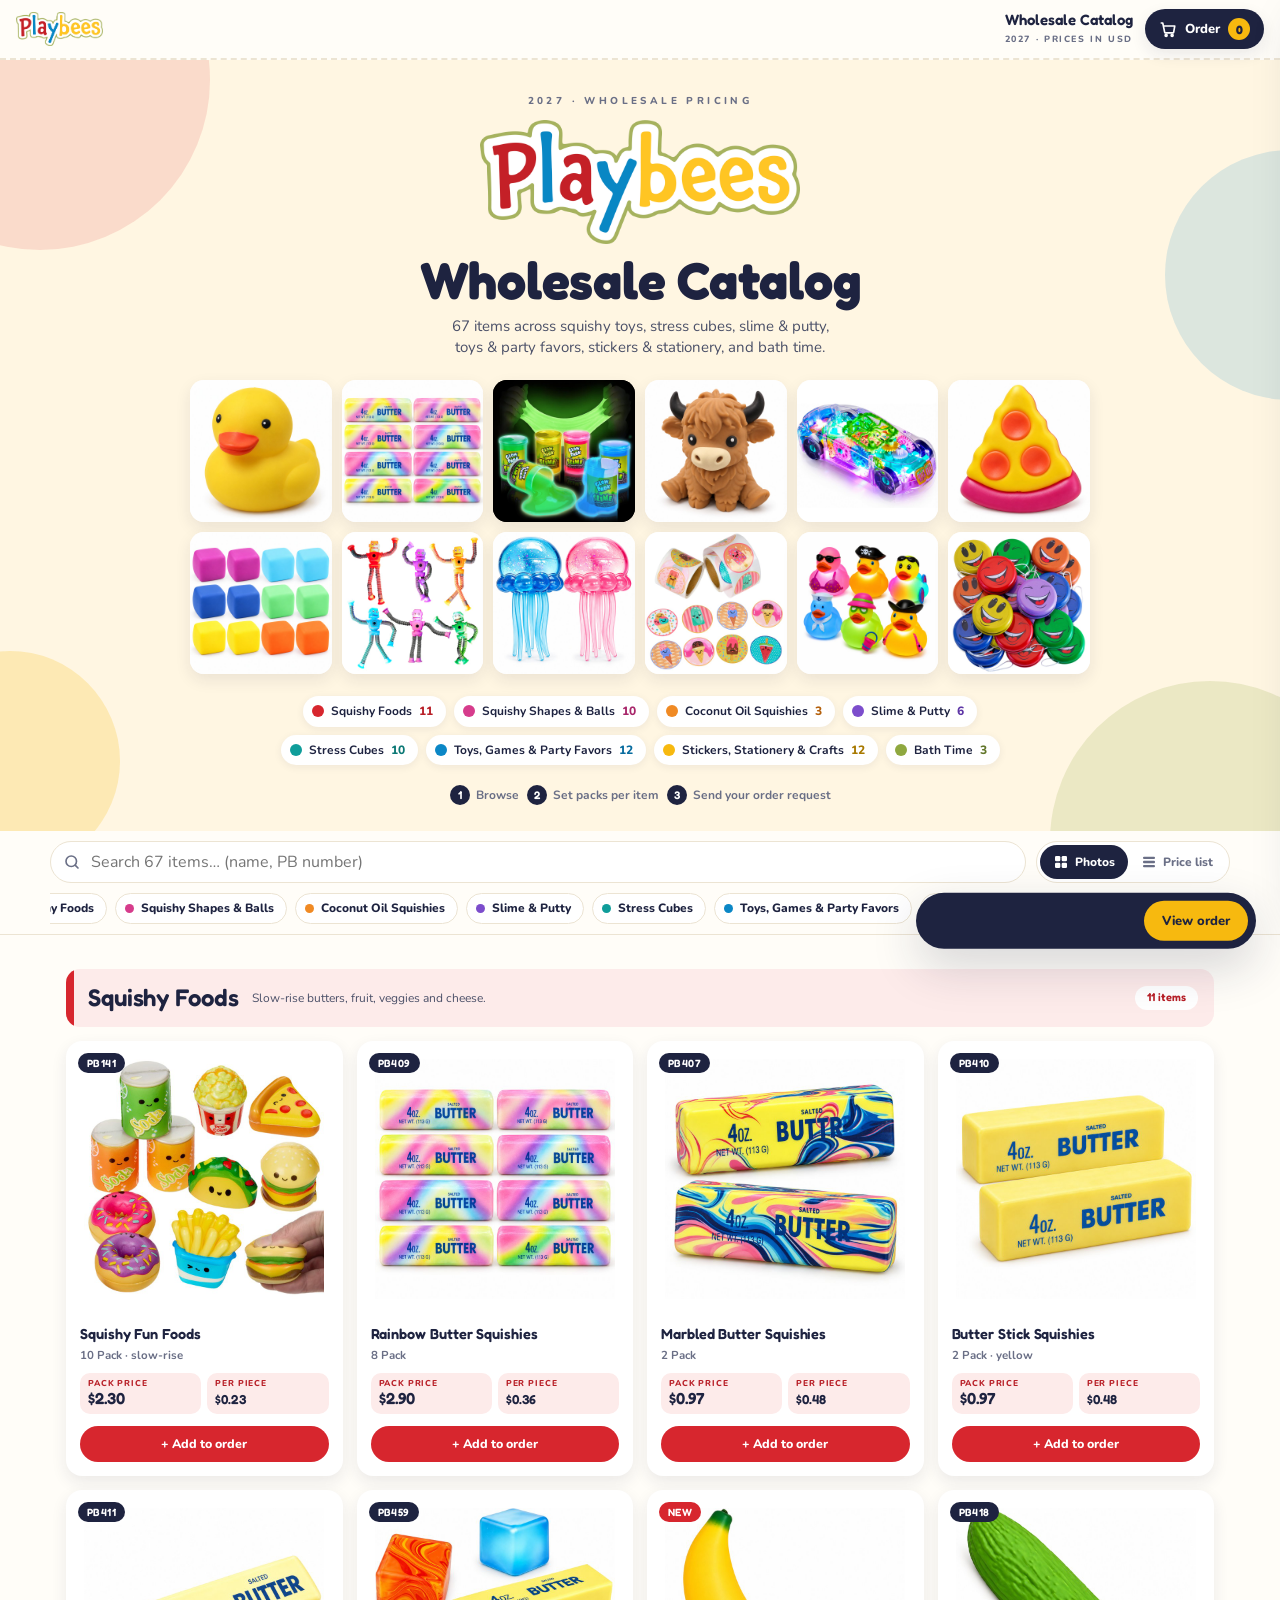
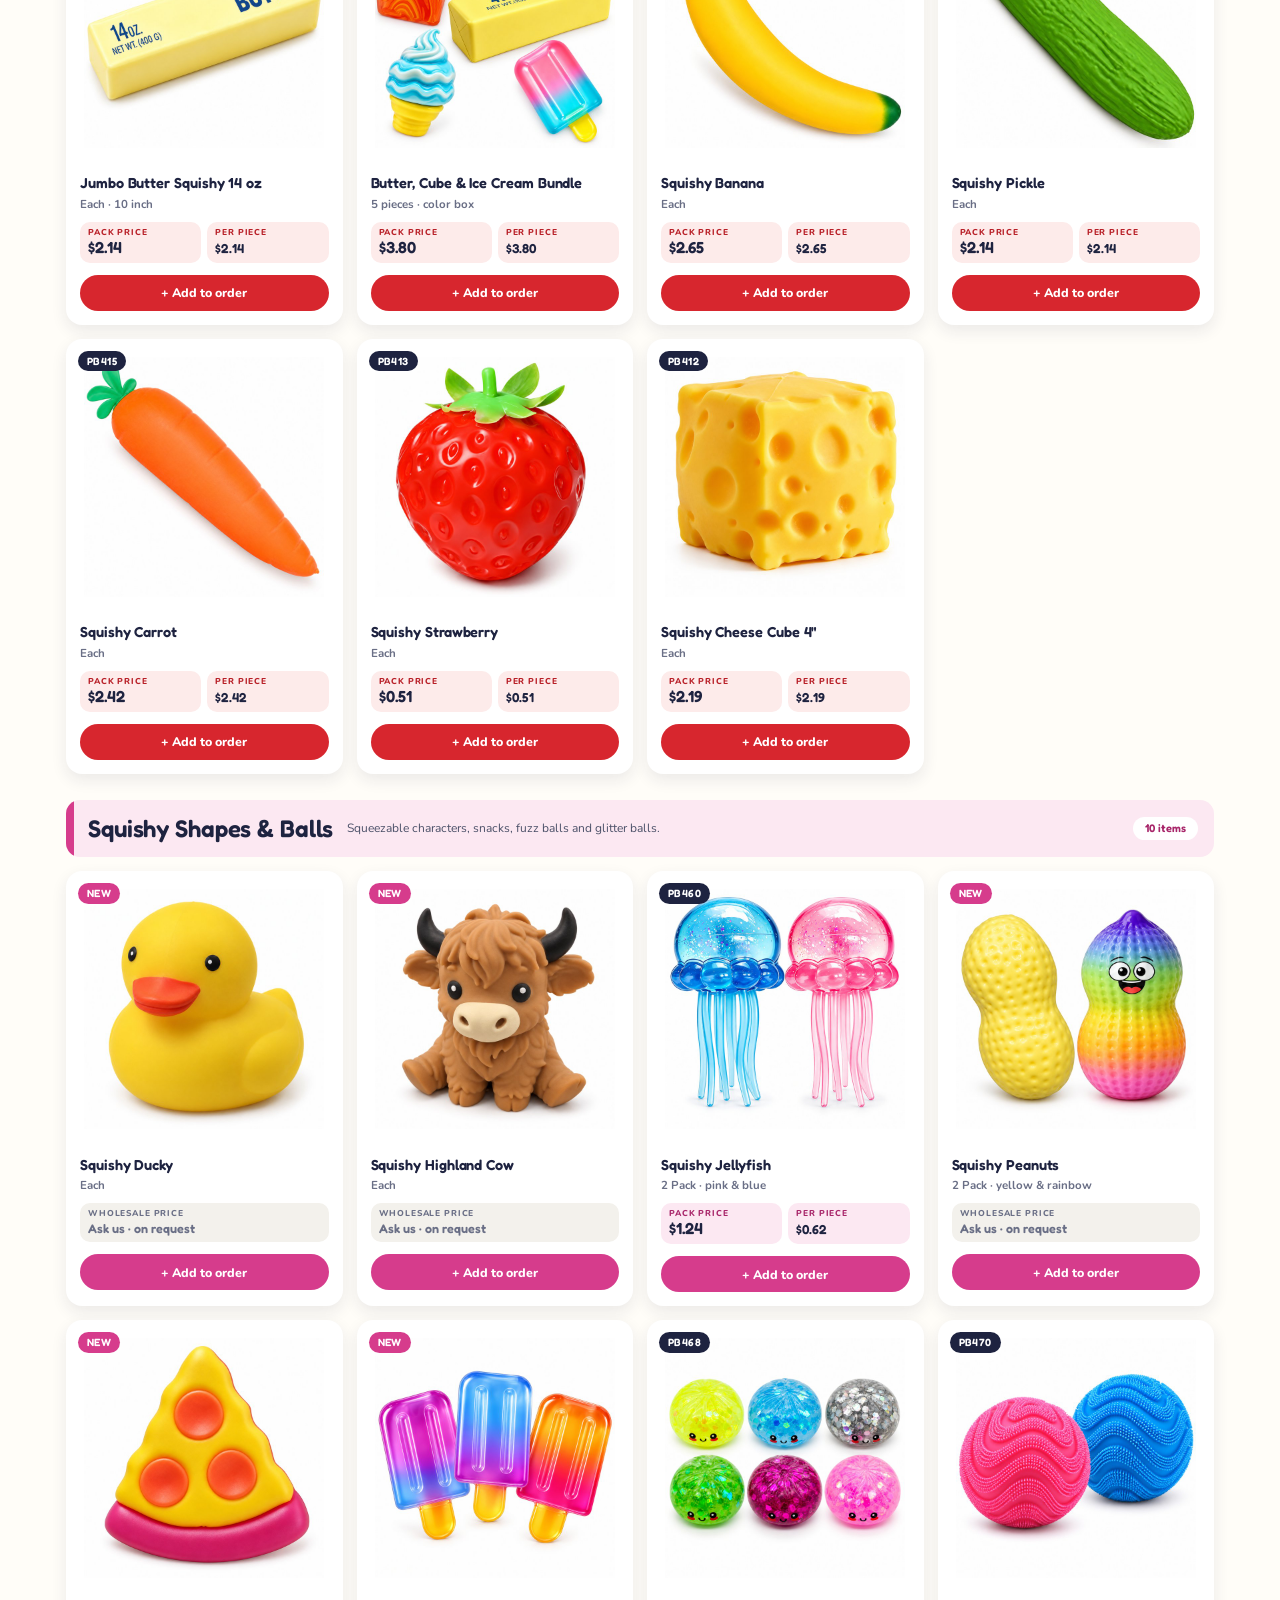
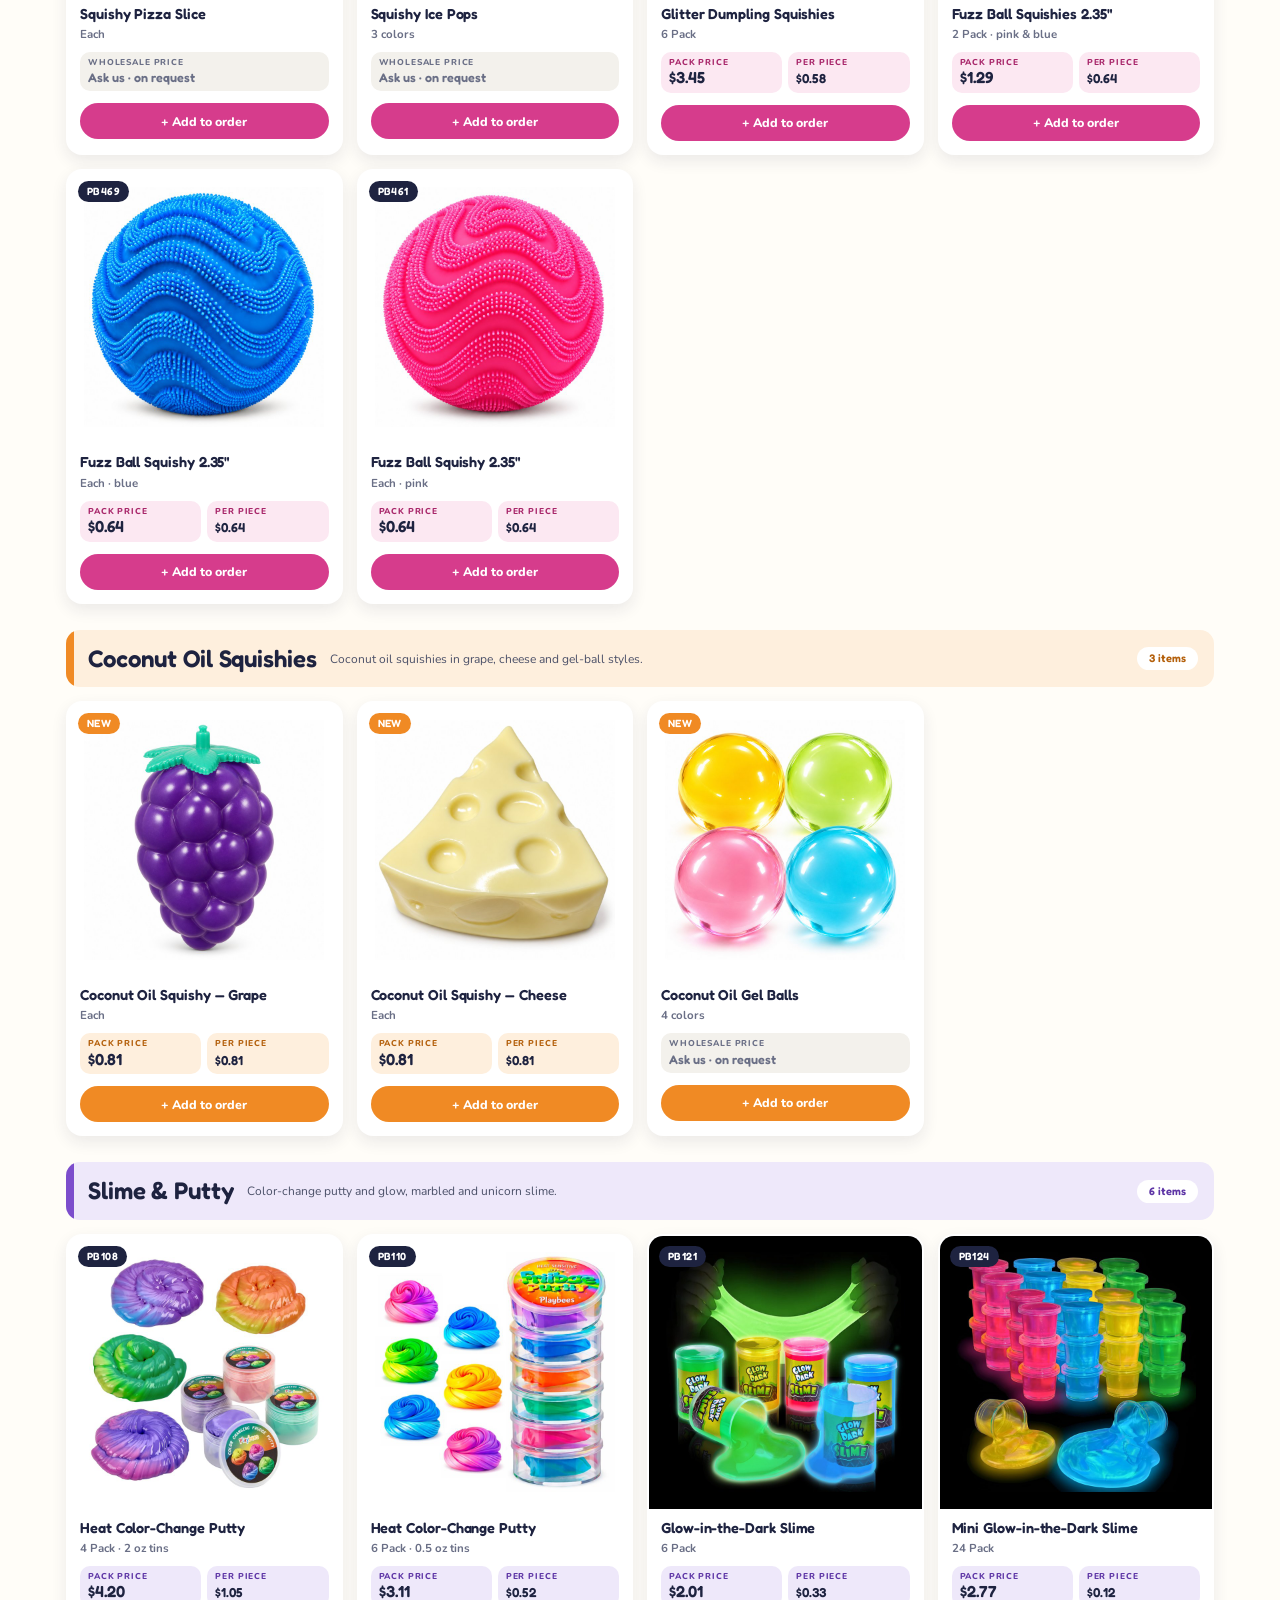
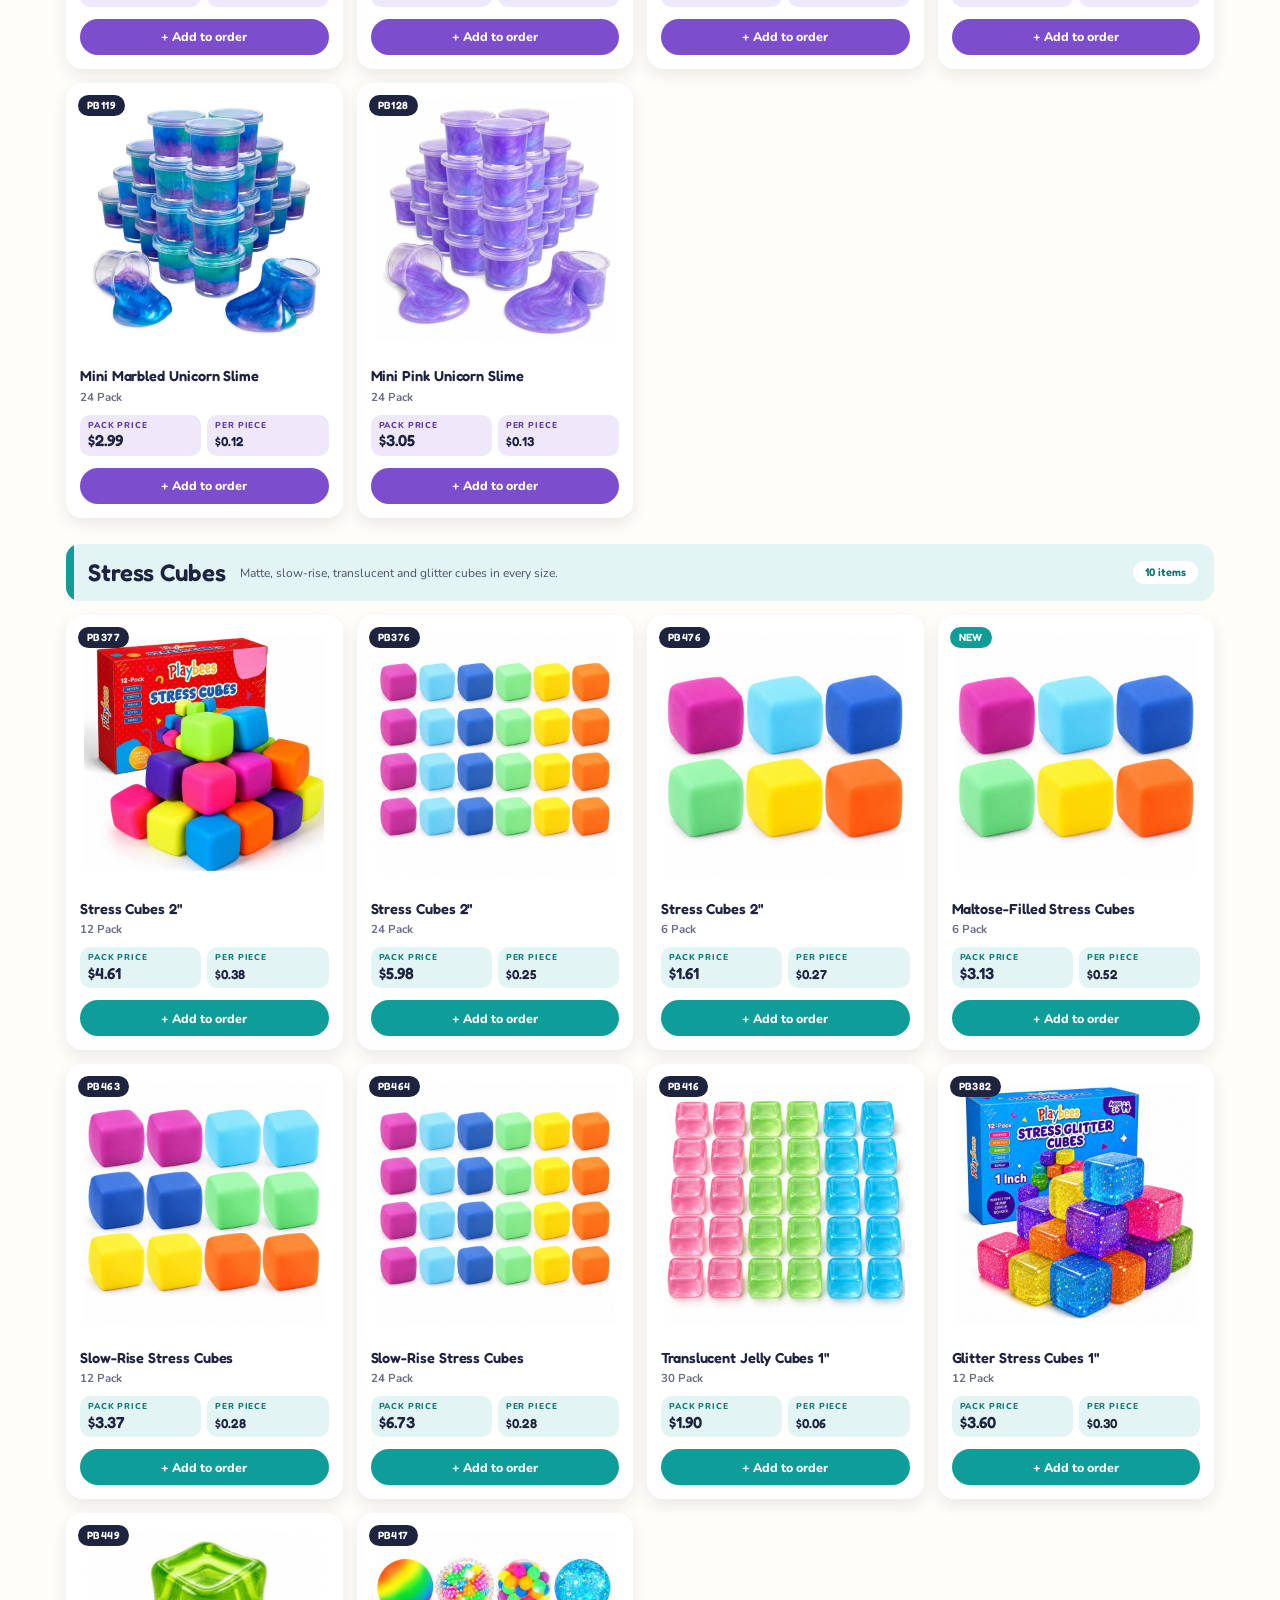
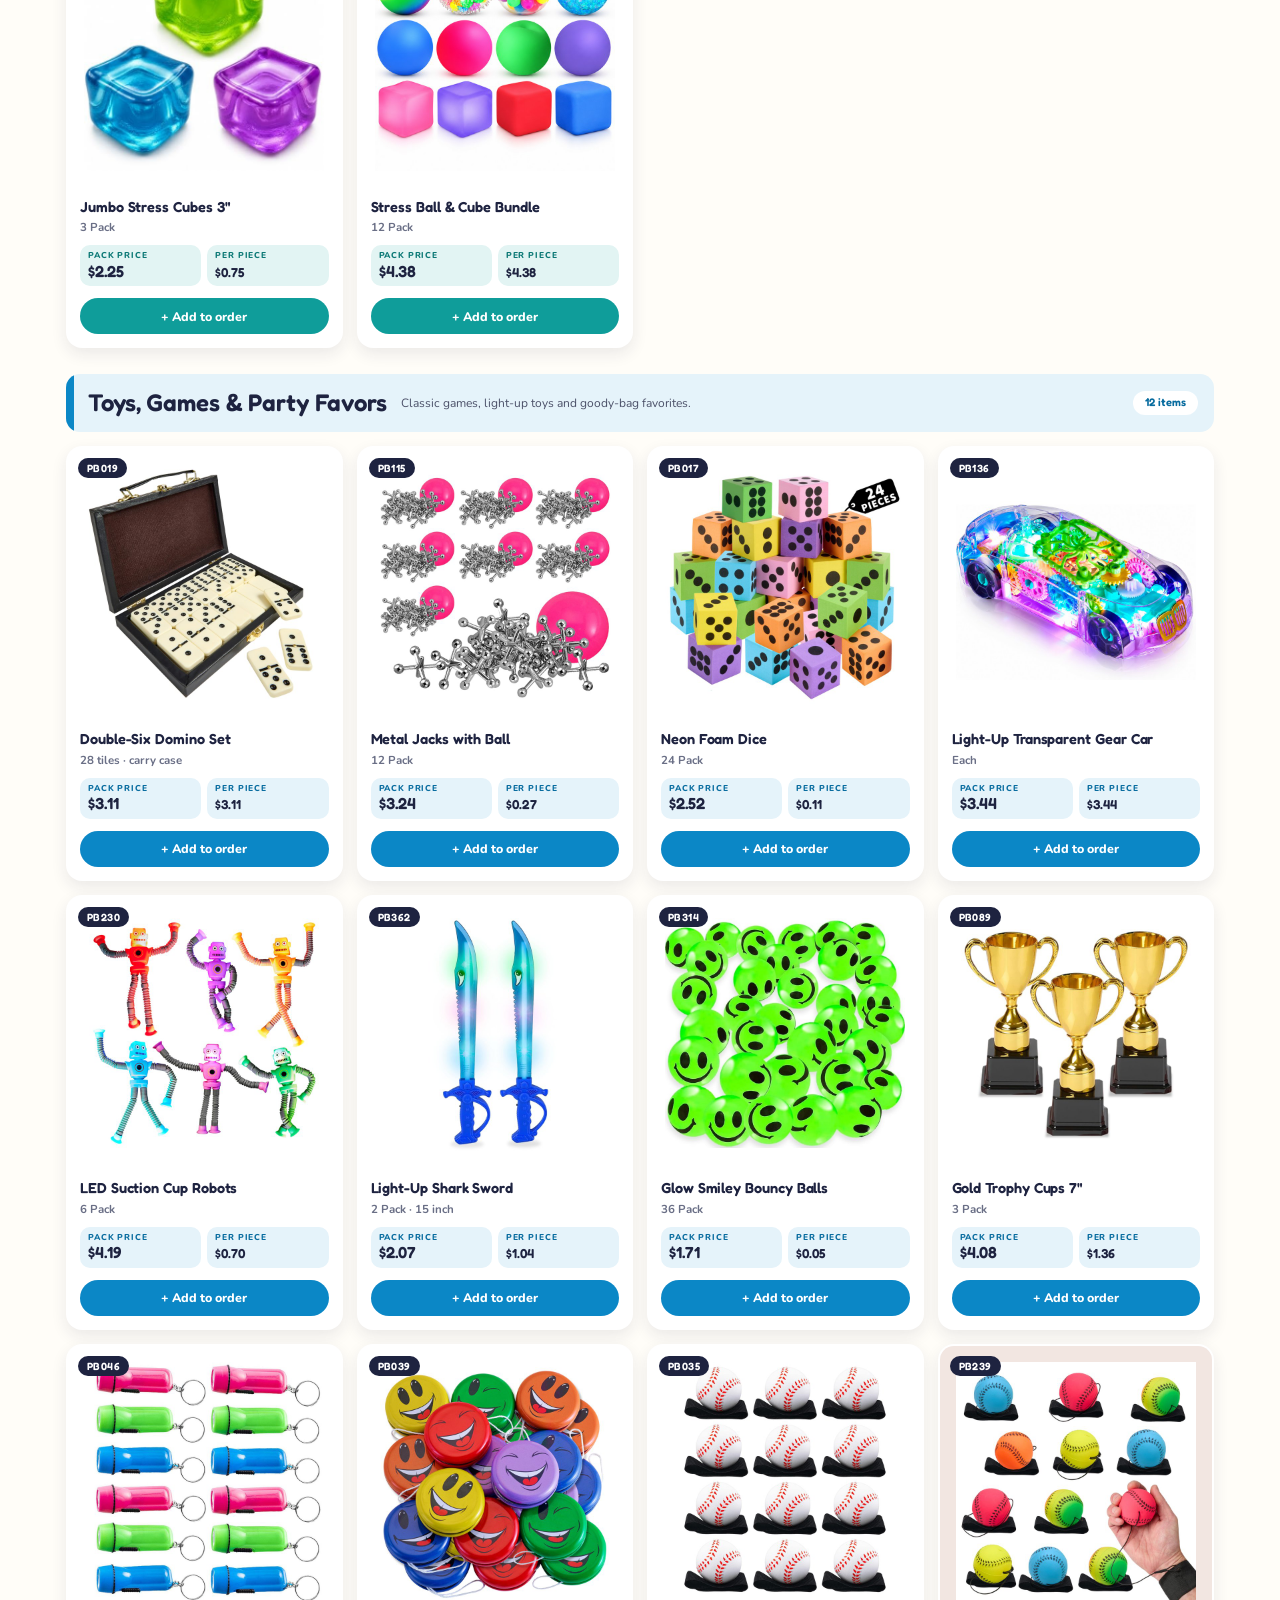
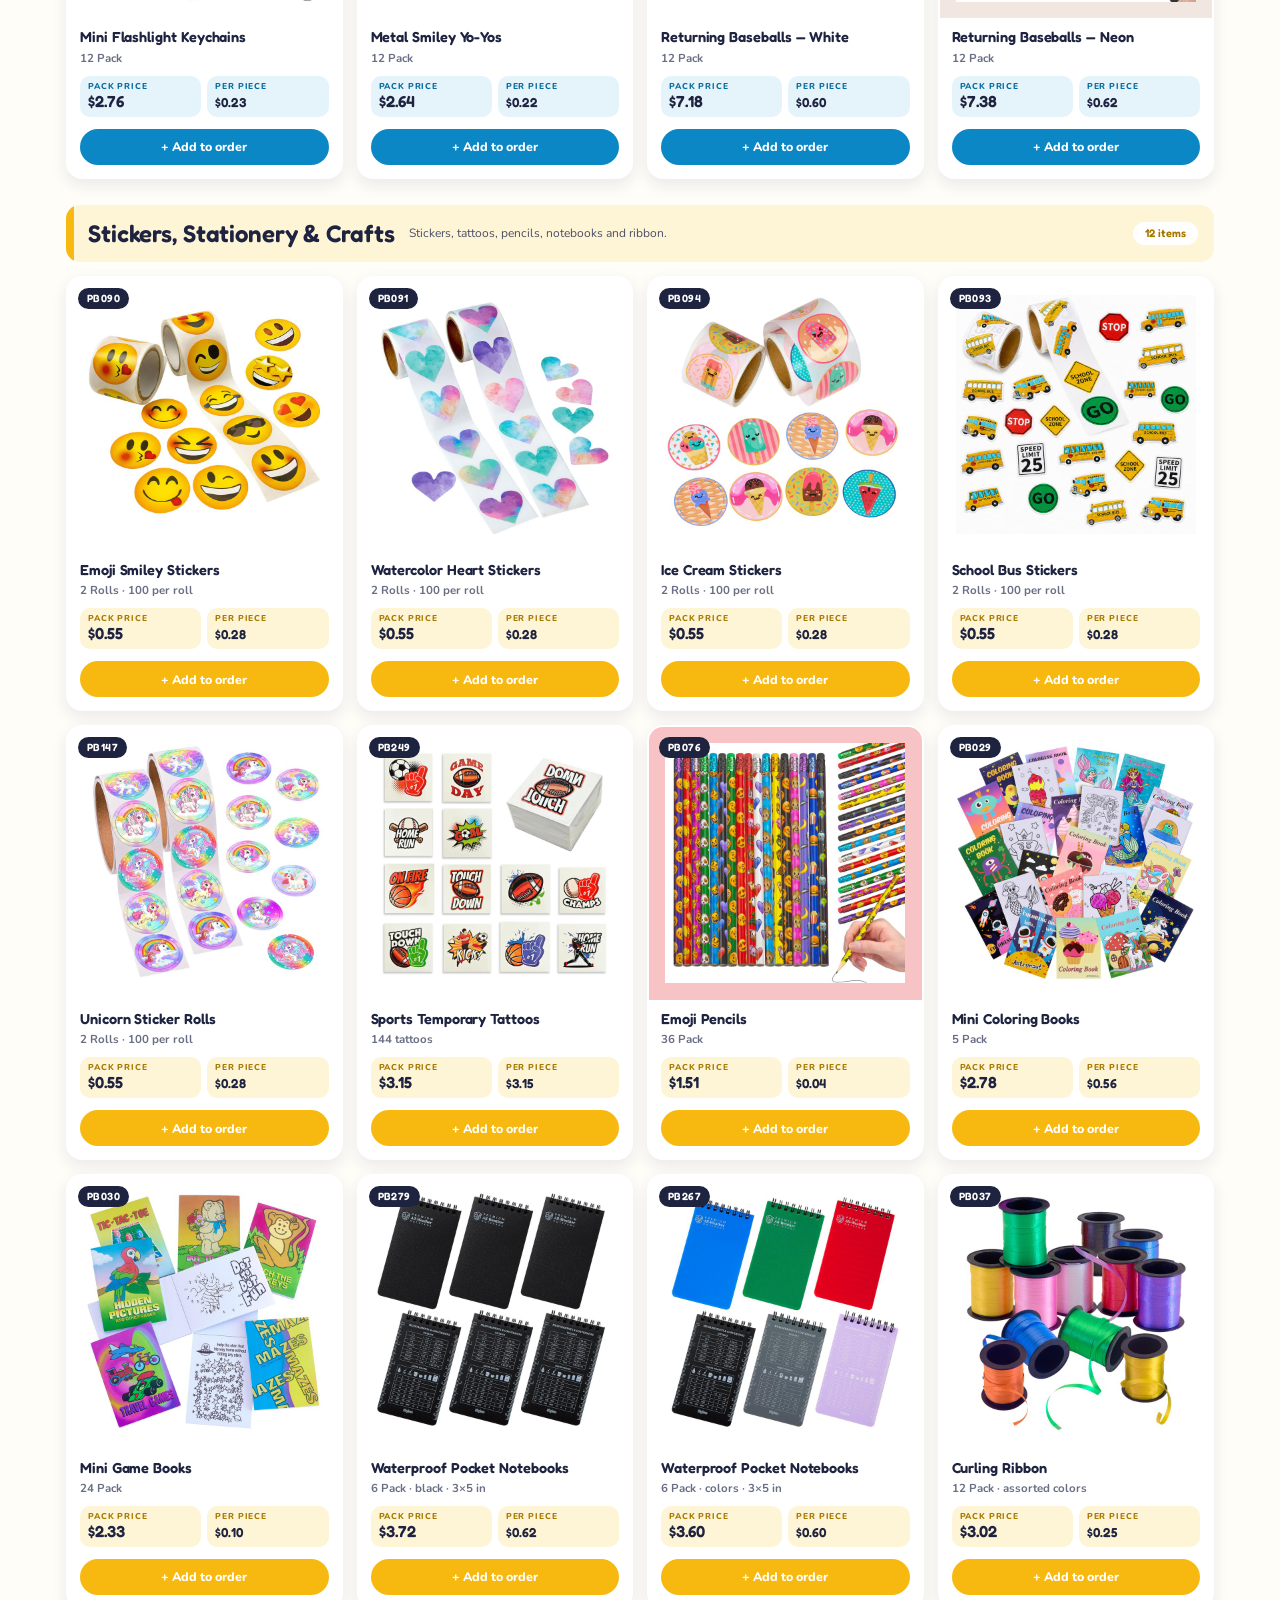
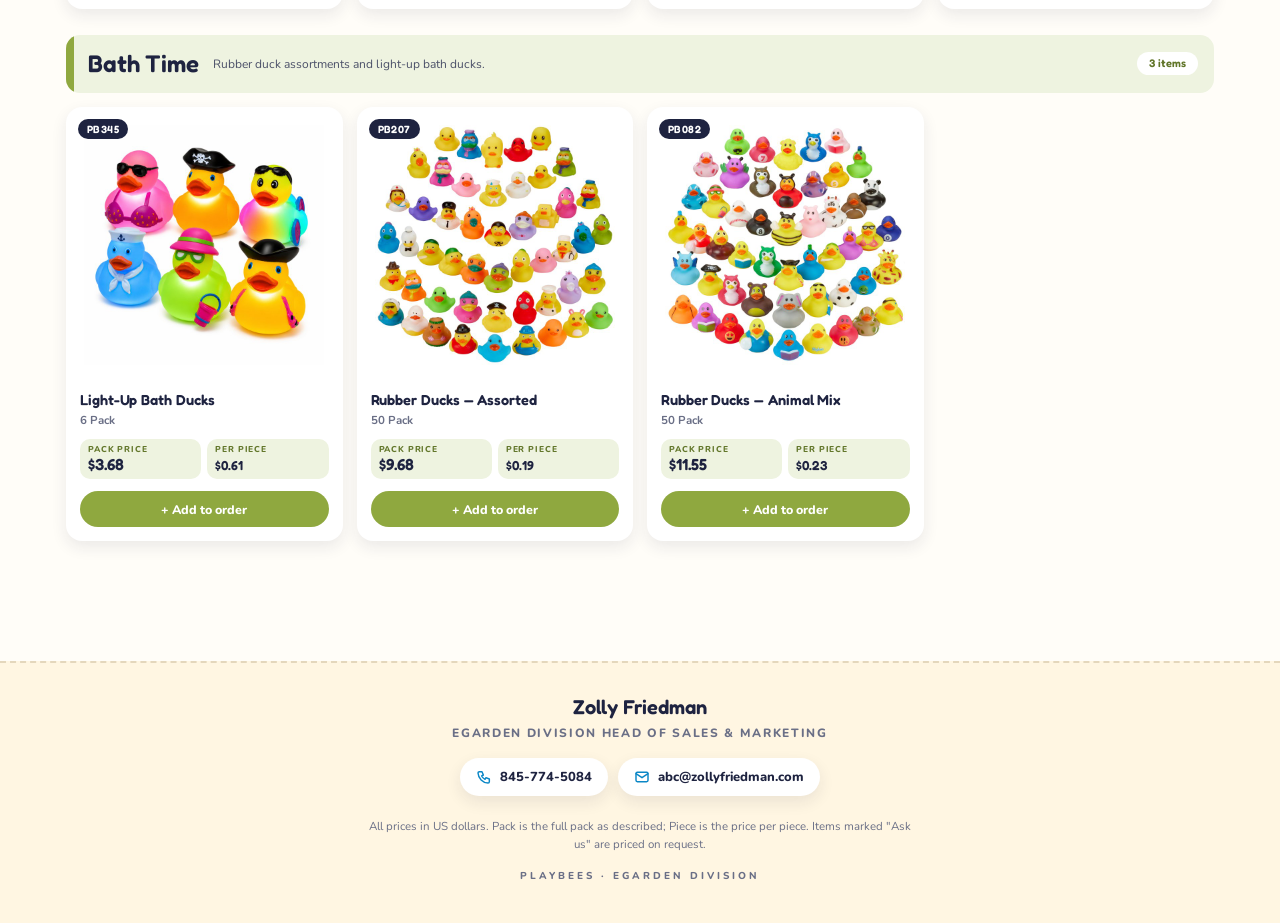
==== index.html @ d8f955f3 "eGarden wholesale catalog site: 67 items, order request cart, Apps Script intake Built from Playbees" ====
<!doctype html>
<html lang="en">
<head>
<meta charset="utf-8">
<meta name="viewport" content="width=device-width,initial-scale=1,viewport-fit=cover">
<title>Playbees Wholesale Catalog 2027</title>
<meta name="description" content="Playbees wholesale catalog 2027: 67 squishy toys, stress cubes, slime, party favors, stickers and bath toys with wholesale pack and piece pricing. Build an order request from your phone.">
<meta name="robots" content="noindex,nofollow">
<meta name="theme-color" content="#FFF6E2">
<meta property="og:title" content="Playbees Wholesale Catalog 2027">
<meta property="og:description" content="67 items with wholesale pack and piece pricing. Pick quantities and send an order request.">
<meta property="og:image" content="https://egarden.playbees.shop/img/cover-1.jpg">
<link rel="icon" href="img/playbees-logo.png">
<link rel="apple-touch-icon" href="img/playbees-logo.png">
<link rel="preload" href="fonts/fredoka-500.woff2" as="font" type="font/woff2" crossorigin>
<link rel="preload" href="fonts/nunito-400.woff2" as="font" type="font/woff2" crossorigin>
<link rel="stylesheet" href="styles.css">
</head>
<body>

<header class="top">
  <a href="#top" aria-label="Playbees"><img class="logo" src="img/playbees-logo.png" alt="Playbees"></a>
  <div class="hr"><b>Wholesale Catalog</b><span>2027 &middot; Prices in USD</span></div>
  <button class="cartbtn" id="cartbtn" aria-label="Open order">
    <svg viewBox="0 0 24 24" fill="none" stroke="currentColor" stroke-width="2.2" stroke-linecap="round" stroke-linejoin="round"><path d="M3 4h2l2.6 12.4a1 1 0 0 0 1 .8h9.9a1 1 0 0 0 1-.8L21 8H6.3"/><circle cx="9.5" cy="20.5" r="1.3"/><circle cx="17.5" cy="20.5" r="1.3"/></svg>
    <span>Order</span><span class="n" id="cartcount">0</span>
  </button>
</header>

<section class="hero" id="top">
  <div class="blob b1"></div><div class="blob b2"></div><div class="blob b3"></div><div class="blob b4"></div>
  <div class="eyebrow" id="eyebrow">2027 &middot; Wholesale Pricing</div>
  <img class="clogo" src="img/playbees-logo.png" alt="Playbees">
  <h1>Wholesale Catalog</h1>
  <p id="subtitle"></p>
  <div class="mosaic" id="mosaic"></div>
  <div class="chips" id="chips"></div>
  <div class="how"><span><b>1</b> Browse</span><span><b>2</b> Set packs per item</span><span><b>3</b> Send your order request</span></div>
</section>

<div class="toolbar" id="toolbar">
  <div class="toolrow">
    <label class="search">
      <svg viewBox="0 0 24 24" fill="none" stroke="currentColor" stroke-width="2.2" stroke-linecap="round"><circle cx="11" cy="11" r="7"/><path d="m20 20-3.5-3.5"/></svg>
      <input id="q" type="search" placeholder="Search 67 items&hellip; (name, PB number)" autocomplete="off" aria-label="Search items">
      <button class="clr" id="qclr" aria-label="Clear search" hidden>&times;</button>
    </label>
    <div class="seg" role="group" aria-label="View">
      <button id="vgrid" aria-pressed="true"><svg viewBox="0 0 24 24" fill="currentColor"><rect x="3" y="3" width="8" height="8" rx="2"/><rect x="13" y="3" width="8" height="8" rx="2"/><rect x="3" y="13" width="8" height="8" rx="2"/><rect x="13" y="13" width="8" height="8" rx="2"/></svg><span>Photos</span></button>
      <button id="vlist" aria-pressed="false"><svg viewBox="0 0 24 24" fill="currentColor"><rect x="3" y="4" width="18" height="3.5" rx="1.5"/><rect x="3" y="10.25" width="18" height="3.5" rx="1.5"/><rect x="3" y="16.5" width="18" height="3.5" rx="1.5"/></svg><span>Price list</span></button>
    </div>
  </div>
  <nav class="navstrip" id="navstrip" aria-label="Categories"></nav>
</div>

<main id="catalog" aria-live="polite"></main>

<footer id="contact">
  <div class="who" id="c-name"></div>
  <div class="role" id="c-title"></div>
  <div class="cta">
    <a id="c-tel" href="#"><svg viewBox="0 0 24 24" fill="none" stroke="currentColor" stroke-width="2.2" stroke-linecap="round" stroke-linejoin="round"><path d="M5 4h4l2 5-2.5 1.5a11 11 0 0 0 5 5L15 13l5 2v4a2 2 0 0 1-2 2A16 16 0 0 1 3 6a2 2 0 0 1 2-2"/></svg><span id="c-phone"></span></a>
    <a id="c-mail" href="#"><svg viewBox="0 0 24 24" fill="none" stroke="currentColor" stroke-width="2.2" stroke-linecap="round" stroke-linejoin="round"><rect x="3" y="5" width="18" height="14" rx="2"/><path d="m3 7 9 6 9-6"/></svg><span id="c-email"></span></a>
  </div>
  <p class="note" id="note"></p>
  <div class="brand">Playbees &middot; eGarden Division</div>
</footer>

<div class="bottombar" id="bottombar">
  <div class="l"><span id="bb-packs"></span><b id="bb-total"></b></div>
  <button id="bb-open">View order</button>
</div>

<div class="scrim" id="scrim"></div>

<aside class="drawer" id="drawer" role="dialog" aria-modal="true" aria-labelledby="drawer-title">
  <div class="dhead"><h2 id="drawer-title">Your order request</h2><button class="x" id="drawer-x" aria-label="Close">&times;</button></div>
  <div class="dbody" id="dbody"></div>
  <div class="dfoot" id="dfoot"></div>
</aside>

<div class="sheet" id="sheet" role="dialog" aria-modal="true" aria-label="Item details">
  <div class="grab"></div>
  <button class="x" id="sheet-x" aria-label="Close">&times;</button>
  <div class="sbody" id="sbody"></div>
</div>

<div class="toast" id="toast" role="status"></div>

<script src="config.js"></script>
<script src="app.js"></script>
</body>
</html>
---- styles.css ----
/* egarden.playbees.shop — matches the printed Playbees Wholesale Catalog 2027 */
@font-face{font-family:'Fredoka';font-style:normal;font-weight:300 700;font-display:swap;src:url(fonts/fredoka-500.woff2) format('woff2')}
@font-face{font-family:'Nunito';font-style:normal;font-weight:200 900;font-display:swap;src:url(fonts/nunito-400.woff2) format('woff2')}

:root{
  --ink:#1E2340;--mut:#6A6F86;--line:#ECE4D3;--paper:#FFFDF8;--cream:#FFF6E2;
  --red:#D7262E;--blue:#0B87C6;--yellow:#F7B90F;--green:#8FA83F;
  --card:#fff;--shadow:0 6px 16px rgba(30,35,64,.09);--shadow-lg:0 18px 48px rgba(30,35,64,.18);
  --r:16px;--head:'Fredoka','Nunito','Segoe UI',sans-serif;--body:'Nunito','Segoe UI',Arial,sans-serif;
  --topbar:60px;
}
*{box-sizing:border-box}
html{scroll-behavior:smooth;-webkit-text-size-adjust:100%}
html,body{margin:0;padding:0;background:var(--paper)}
body{font-family:var(--body);color:var(--ink);line-height:1.4;min-height:100vh;overflow-x:hidden}
body.locked{overflow:hidden}
h1,h2,h3,.nm,.money,.head{font-family:var(--head);font-weight:600;letter-spacing:-.005em}
button{font-family:inherit;color:inherit;cursor:pointer;border:0;background:none;padding:0}
input,textarea{font-family:inherit;font-size:16px;color:inherit}
img{max-width:100%;display:block}
a{color:inherit}
[hidden]{display:none!important}
.sr{position:absolute;width:1px;height:1px;overflow:hidden;clip:rect(0 0 0 0)}

/* ---------- top bar ---------- */
.top{position:sticky;top:0;z-index:40;height:var(--topbar);background:rgba(255,253,248,.92);backdrop-filter:blur(10px);-webkit-backdrop-filter:blur(10px);
  border-bottom:2px dashed var(--line);display:flex;align-items:center;gap:12px;padding:0 16px}
.top .logo{height:34px;width:auto}
.top .hr{margin-left:auto;text-align:right;line-height:1.15}
.top .hr b{display:block;font-family:var(--head);font-weight:600;font-size:15px}
.top .hr span{font-size:9px;text-transform:uppercase;letter-spacing:.18em;color:var(--mut);font-weight:800}
@media(max-width:560px){.top .hr{display:none}.top .cartbtn{margin-left:auto}}
.cartbtn{position:relative;display:inline-flex;align-items:center;gap:8px;height:40px;padding:0 14px;border-radius:999px;background:var(--ink);color:#fff;font-weight:800;font-size:13px;box-shadow:var(--shadow)}
.cartbtn svg{width:18px;height:18px}
.cartbtn .n{min-width:22px;height:22px;padding:0 6px;border-radius:999px;background:var(--yellow);color:var(--ink);font-family:var(--head);font-size:12px;display:inline-flex;align-items:center;justify-content:center}
.cartbtn .n.bump{animation:bump .45s cubic-bezier(.2,1.6,.4,1)}
@keyframes bump{0%{transform:scale(1)}40%{transform:scale(1.45)}100%{transform:scale(1)}}

/* ---------- hero ---------- */
.hero{position:relative;overflow:hidden;background:var(--cream);text-align:center;padding:34px 20px 26px}
.blob{position:absolute;border-radius:50%;pointer-events:none}
.b1{width:340px;height:340px;background:var(--red);top:-150px;left:-130px;opacity:.13}
.b2{width:250px;height:250px;background:var(--blue);top:90px;right:-135px;opacity:.14}
.b3{width:220px;height:220px;background:var(--yellow);bottom:-40px;left:-100px;opacity:.22}
.b4{width:320px;height:320px;background:var(--green);bottom:-170px;right:-90px;opacity:.18}
.hero>*:not(.blob){position:relative}
.eyebrow{font-size:10px;font-weight:800;letter-spacing:.34em;text-transform:uppercase;color:var(--mut)}
.hero .clogo{width:min(320px,70vw);margin:12px auto 0}
.hero h1{font-size:clamp(34px,7vw,52px);font-weight:700;margin:10px 0 0;line-height:1}
.hero p{font-size:15px;color:#4B5068;max-width:560px;margin:10px auto 0;text-wrap:balance}
.mosaic{display:grid;grid-template-columns:repeat(6,1fr);gap:10px;max-width:900px;margin:22px auto 0}
.mosaic div{aspect-ratio:1;border-radius:14px;overflow:hidden;box-shadow:var(--shadow);background:#fff}
.mosaic img{width:100%;height:100%;object-fit:contain}
@media(max-width:640px){.mosaic{grid-template-columns:repeat(4,1fr);gap:8px}.mosaic div:nth-child(n+9){display:none}}
.chips{display:flex;flex-wrap:wrap;gap:8px;justify-content:center;margin:22px auto 0;max-width:720px}
.chip{display:inline-flex;align-items:center;gap:7px;background:#fff;border-radius:999px;padding:7px 13px 7px 9px;font-size:12px;font-weight:700;box-shadow:0 2px 8px rgba(30,35,64,.07);transition:transform .15s,box-shadow .15s;text-decoration:none}
.chip:hover{transform:translateY(-1px);box-shadow:var(--shadow)}
.chip i{width:12px;height:12px;border-radius:50%;background:var(--c)}
.chip small{color:var(--cd);font-weight:800;font-size:12px}
.hero .how{display:inline-flex;align-items:center;gap:8px;margin-top:20px;font-size:12px;font-weight:700;color:var(--mut);flex-wrap:wrap;justify-content:center}
.hero .how span{white-space:nowrap;display:inline-flex;align-items:center;gap:6px}
.hero .how b{font-family:var(--head);color:#fff;background:var(--ink);border-radius:999px;width:20px;height:20px;display:inline-flex;align-items:center;justify-content:center;font-size:11px;font-weight:600}

/* ---------- toolbar ---------- */
.toolbar{position:sticky;top:var(--topbar);z-index:30;background:var(--paper);border-bottom:1px solid var(--line);padding:10px 16px 0}
.toolrow{display:flex;gap:10px;align-items:center;max-width:1180px;margin:0 auto}
.search{flex:1;display:flex;align-items:center;gap:8px;background:#fff;border:1.5px solid var(--line);border-radius:999px;padding:0 12px;height:42px}
.search svg{width:18px;height:18px;color:var(--mut);flex:none}
.search input{flex:1;border:0;outline:0;background:none;min-width:0;height:100%}
.search .clr{color:var(--mut);font-size:20px;line-height:1;padding:4px}
.seg{display:inline-flex;background:#fff;border:1.5px solid var(--line);border-radius:999px;padding:3px;height:42px;flex:none}
.seg button{border-radius:999px;padding:0 13px;font-weight:800;font-size:12px;color:var(--mut);display:inline-flex;align-items:center;gap:6px}
.seg button svg{width:16px;height:16px}
.seg button[aria-pressed=true]{background:var(--ink);color:#fff}
@media(max-width:480px){.seg button span{display:none}}
.navstrip{display:flex;gap:8px;overflow-x:auto;padding:10px 0 10px;scrollbar-width:none;max-width:1180px;margin:0 auto;scroll-snap-type:x proximity}
.navstrip::-webkit-scrollbar{display:none}
.navstrip a{flex:none;text-decoration:none;font-size:12px;font-weight:800;padding:6px 12px 6px 9px;border-radius:999px;background:#fff;border:1.5px solid var(--line);display:inline-flex;align-items:center;gap:7px;color:var(--ink);scroll-snap-align:start;transition:background .15s,border-color .15s}
.navstrip a i{width:9px;height:9px;border-radius:50%;background:var(--c)}
.navstrip a.on{background:var(--t);border-color:var(--c);color:var(--cd)}

/* ---------- catalog ---------- */
main{max-width:1180px;margin:0 auto;padding:8px 16px 120px}
.sec{scroll-margin-top:calc(var(--topbar) + 112px);margin-top:26px}
.band{display:flex;align-items:center;gap:14px;background:var(--t);border-radius:14px;padding:12px 16px 12px 22px;position:relative;overflow:hidden}
.band:before{content:"";position:absolute;left:0;top:0;bottom:0;width:8px;background:var(--c)}
.band h2{margin:0;font-size:clamp(19px,3.2vw,24px);font-weight:600}
.band p{margin:0;flex:1;font-size:12px;color:#4B5068;line-height:1.35}
.band .cnt{font-family:var(--head);font-weight:600;font-size:11px;background:#fff;color:var(--cd);border-radius:999px;padding:4px 12px;white-space:nowrap;margin-left:auto}
@media(max-width:560px){.band p{display:none}}
.grid{display:grid;grid-template-columns:repeat(4,1fr);gap:14px;margin-top:14px}
@media(max-width:1000px){.grid{grid-template-columns:repeat(3,1fr)}}
@media(max-width:640px){.grid{grid-template-columns:repeat(2,1fr);gap:10px}}
.card{position:relative;background:var(--card);border-radius:var(--r);overflow:hidden;box-shadow:var(--shadow);display:flex;flex-direction:column;border:2px solid transparent;transition:transform .15s,box-shadow .15s,border-color .15s}
@media(hover:hover){.card:hover{transform:translateY(-2px);box-shadow:var(--shadow-lg)}}
.card.incart{border-color:var(--c)}
.card .ph{aspect-ratio:1;background:#fff;display:flex;align-items:center;justify-content:center;cursor:pointer;position:relative}
.card .ph img{width:100%;height:100%;object-fit:contain;padding:6%}
.uid{position:absolute;top:10px;left:10px;font-family:var(--head);font-weight:600;font-size:10.5px;letter-spacing:.04em;background:var(--ink);color:#fff;border-radius:999px;padding:3px 9px;z-index:1}
.uid.new{background:var(--c);color:#fff}
.card .qtybadge{position:absolute;top:10px;right:10px;z-index:1;font-family:var(--head);font-weight:600;font-size:11px;background:var(--c);color:#fff;border-radius:999px;padding:3px 9px}
.card .bd{padding:10px 12px 12px;display:flex;flex-direction:column;gap:4px;flex:1}
.card .nm{font-size:14.5px;line-height:1.2;cursor:pointer}
.card .sp{font-size:11.5px;color:var(--mut);font-weight:700}
.px{display:flex;gap:6px;margin-top:6px}
.px>div{flex:1;background:var(--t);border-radius:10px;padding:6px 8px;line-height:1.1}
.px span{display:block;font-size:8.5px;font-weight:800;text-transform:uppercase;letter-spacing:.1em;color:var(--cd)}
.px b{display:block;font-family:var(--head);font-weight:600;font-size:16px;margin-top:2px}
.px .pc b{font-size:13px;margin-top:4px}
.px.req>div{background:#F3F1EC}
.px.req span{color:var(--mut)}
.px.req b{font-size:12.5px;color:var(--mut);margin-top:4px}
.act{display:flex;gap:6px;margin-top:8px;align-items:stretch}
.step{display:inline-flex;align-items:center;background:#F6F3EC;border-radius:999px;height:36px;flex:none}
.step button{width:34px;height:36px;font-size:18px;font-weight:800;color:var(--ink);display:inline-flex;align-items:center;justify-content:center}
.step input{width:38px;text-align:center;border:0;background:none;outline:0;font-family:var(--head);font-weight:600;font-size:15px;-moz-appearance:textfield}
.step input::-webkit-outer-spin-button,.step input::-webkit-inner-spin-button{-webkit-appearance:none;margin:0}
.add{flex:1;height:36px;border-radius:999px;background:var(--c);color:#fff;font-weight:800;font-size:12.5px;display:inline-flex;align-items:center;justify-content:center;gap:5px;transition:background .15s,transform .1s}
.add:active{transform:scale(.97)}
.add.done{background:var(--ink)}
@media(max-width:640px){.card .act{flex-wrap:wrap}.card .step{width:100%;justify-content:space-between}.card .step input{flex:1}.card .add{width:100%}}
.empty{margin:40px auto;text-align:center;color:var(--mut);font-weight:700}

/* ---------- list view ---------- */
.list{margin-top:14px;background:#fff;border-radius:var(--r);box-shadow:var(--shadow);overflow:hidden}
.list table{width:100%;border-collapse:collapse;font-size:13px}
.list th{font-size:9.5px;text-transform:uppercase;letter-spacing:.12em;color:var(--cd);background:var(--t);text-align:left;padding:9px 12px;font-weight:800}
.list th.p,.list th.q{text-align:right}
.list td{padding:8px 12px;border-top:1px solid #F1ECE1;vertical-align:middle}
.list td.i{font-family:var(--head);font-weight:600;font-size:12px;white-space:nowrap;color:var(--cd)}
.list td.p{font-family:var(--head);font-weight:600;white-space:nowrap;text-align:right}
.list td.p small{color:var(--mut);font-family:var(--body);font-weight:700;font-size:11px}
.list td.n .nm{font-size:13.5px;cursor:pointer}
.list td.n .sp{font-size:11px;color:var(--mut);font-weight:700}
.list td.q{width:70px;text-align:right}
.list td.q input{width:58px;height:34px;border:1.5px solid var(--line);border-radius:10px;text-align:center;font-family:var(--head);font-weight:600;background:#fff;-moz-appearance:textfield}
.list td.q input::-webkit-outer-spin-button,.list td.q input::-webkit-inner-spin-button{-webkit-appearance:none;margin:0}
.list td.q input.has{border-color:var(--c);background:var(--t)}
.list .thumb{width:44px;height:44px;border-radius:10px;object-fit:contain;background:#fff;border:1px solid #F1ECE1;padding:2px;cursor:pointer}
@media(max-width:560px){.list .thumb{width:36px;height:36px}.list td,.list th{padding:7px 8px}.list td.i{display:none}.list th.i{display:none}}

/* ---------- footer ---------- */
footer{background:var(--cream);border-top:2px dashed #E4D7BC;padding:30px 16px 40px;text-align:center}
footer .who{font-family:var(--head);font-weight:600;font-size:20px}
footer .role{font-size:12px;font-weight:800;letter-spacing:.14em;text-transform:uppercase;color:var(--mut);margin-top:4px}
footer .cta{display:flex;gap:10px;justify-content:center;flex-wrap:wrap;margin-top:16px}
footer .cta a{display:inline-flex;align-items:center;gap:8px;text-decoration:none;background:#fff;border-radius:999px;padding:10px 16px;font-weight:800;font-size:13px;box-shadow:var(--shadow)}
footer .cta a svg{width:16px;height:16px;color:var(--blue)}
footer .note{font-size:11.5px;color:var(--mut);max-width:560px;margin:22px auto 0;line-height:1.5}
footer .brand{margin-top:16px;font-size:10px;font-weight:800;letter-spacing:.3em;text-transform:uppercase;color:var(--mut)}

/* ---------- bottom bar ---------- */
.bottombar{position:fixed;left:12px;right:12px;bottom:12px;z-index:45;background:var(--ink);color:#fff;border-radius:999px;box-shadow:var(--shadow-lg);
  display:flex;align-items:center;gap:12px;padding:8px 8px 8px 18px;transform:translateY(130%);transition:transform .25s}
.bottombar.show{transform:none}
.bottombar .l{flex:1;font-size:12px;font-weight:700;line-height:1.15;color:#CFD3E6}
.bottombar .l b{font-family:var(--head);font-size:16px;font-weight:600;display:block;color:#fff}
.bottombar button{background:var(--yellow);color:var(--ink);font-weight:800;font-size:13px;border-radius:999px;height:40px;padding:0 18px}
@media(min-width:900px){.bottombar{left:auto;right:24px;bottom:24px;min-width:340px}}

/* ---------- overlays ---------- */
.scrim{position:fixed;inset:0;background:rgba(30,35,64,.45);z-index:50;opacity:0;pointer-events:none;transition:opacity .2s}
.scrim.show{opacity:1;pointer-events:auto}
.drawer{position:fixed;top:0;right:0;bottom:0;width:min(460px,100vw);background:var(--paper);z-index:60;transform:translateX(105%);transition:transform .28s cubic-bezier(.2,.8,.2,1);display:flex;flex-direction:column;box-shadow:var(--shadow-lg)}
.drawer.show{transform:none}
.dhead{display:flex;align-items:center;gap:10px;padding:14px 16px;border-bottom:2px dashed var(--line);flex:none}
.dhead h2{margin:0;font-size:22px;flex:1}
.x{width:38px;height:38px;border-radius:50%;background:#fff;box-shadow:var(--shadow);display:inline-flex;align-items:center;justify-content:center;font-size:20px;line-height:1}
.dbody{flex:1;overflow-y:auto;padding:14px 16px;-webkit-overflow-scrolling:touch}
.line{display:grid;grid-template-columns:52px 1fr auto;gap:10px;align-items:center;padding:10px 0;border-bottom:1px solid #F1ECE1}
.line img{width:52px;height:52px;object-fit:contain;border-radius:10px;background:#fff;border:1px solid #F1ECE1;padding:2px}
.line .t .nm{font-size:14px;line-height:1.15}
.line .t .sp{font-size:11px;color:var(--mut);font-weight:700}
.line .t .u{font-family:var(--head);font-size:10.5px;color:var(--cd);font-weight:600}
.line .r{text-align:right}
.line .r .money{font-size:15px}
.line .r .each{font-size:10.5px;color:var(--mut);font-weight:700}
.line .r .step{height:32px;margin-top:4px}
.line .r .step button{width:30px;height:32px;font-size:16px}
.line .r .step input{width:34px;font-size:14px}
.line .rm{font-size:11px;color:var(--mut);font-weight:700;margin-top:2px;text-decoration:underline}
.tot{margin-top:14px;background:#fff;border-radius:14px;padding:12px 14px;box-shadow:var(--shadow)}
.tot div{display:flex;justify-content:space-between;font-size:13px;font-weight:700;padding:3px 0}
.tot .big{font-family:var(--head);font-size:20px;font-weight:600;border-top:2px dashed var(--line);margin-top:6px;padding-top:8px}
.tot .req{color:var(--mut);font-size:11.5px}
.form{margin-top:18px}
.form h3{margin:0 0 8px;font-size:17px}
.form label{display:block;font-size:10.5px;font-weight:800;text-transform:uppercase;letter-spacing:.12em;color:var(--mut);margin:10px 0 4px}
.form input,.form textarea{width:100%;height:44px;border:1.5px solid var(--line);border-radius:12px;padding:0 12px;background:#fff;outline:0}
.form textarea{height:84px;padding:10px 12px;resize:vertical}
.form input:focus,.form textarea:focus{border-color:var(--blue)}
.form input.bad{border-color:var(--red)}
.form .row{display:grid;grid-template-columns:1fr 1fr;gap:10px}
.dfoot{flex:none;padding:12px 16px calc(12px + env(safe-area-inset-bottom));border-top:2px dashed var(--line);background:var(--paper)}
.send{width:100%;height:50px;border-radius:999px;background:var(--red);color:#fff;font-family:var(--head);font-weight:600;font-size:17px;display:inline-flex;align-items:center;justify-content:center;gap:8px;box-shadow:var(--shadow)}
.send[disabled]{opacity:.55;cursor:default}
.send.busy{background:var(--mut)}
.msg{font-size:12px;color:var(--mut);text-align:center;margin-top:8px;font-weight:700}
.msg.err{color:var(--red)}
.done{text-align:center;padding:30px 10px}
.done .big{font-size:56px;line-height:1}
.done h3{font-size:24px;margin:10px 0 4px}
.done .ref{display:inline-block;font-family:var(--head);font-weight:600;background:var(--cream);border-radius:999px;padding:6px 16px;margin-top:8px;font-size:15px}
.done p{color:var(--mut);font-size:13px;font-weight:700}
.done .mail{display:inline-flex;margin-top:14px;text-decoration:none;background:var(--ink);color:#fff;border-radius:999px;padding:10px 18px;font-weight:800;font-size:13px}
.ghost{display:inline-flex;margin-top:14px;font-weight:800;font-size:13px;color:var(--mut);text-decoration:underline;background:none}

/* detail sheet */
.sheet{position:fixed;left:0;right:0;bottom:0;z-index:60;background:var(--paper);border-radius:22px 22px 0 0;transform:translateY(105%);transition:transform .28s cubic-bezier(.2,.8,.2,1);max-height:92vh;display:flex;flex-direction:column;box-shadow:var(--shadow-lg)}
.sheet.show{transform:none}
.sheet .grab{width:44px;height:5px;border-radius:999px;background:#D9D2C2;margin:10px auto 0;flex:none}
.sheet .sbody{overflow-y:auto;padding:12px 18px calc(20px + env(safe-area-inset-bottom))}
.sheet .sph{aspect-ratio:1;max-height:42vh;border-radius:18px;background:#fff;display:flex;align-items:center;justify-content:center;box-shadow:var(--shadow);position:relative;margin:0 auto;width:100%;max-width:420px}
.sheet .sph img{width:100%;height:100%;object-fit:contain;padding:5%}
.sheet .snm{font-size:24px;margin-top:14px}
.sheet .ssp{font-size:13px;color:var(--mut);font-weight:700;margin-top:2px}
.sheet .px{max-width:420px}
.sheet .px b{font-size:22px}
.sheet .px .pc b{font-size:16px}
.sheet .act{max-width:420px}
.sheet .act .step{height:44px}
.sheet .act .step button{height:44px;width:42px}
.sheet .act .add{height:44px;font-size:15px}
.sheet .x{position:absolute;top:12px;right:12px;z-index:2}
@media(min-width:720px){.sheet{left:50%;right:auto;bottom:auto;top:50%;transform:translate(-50%,-50%) scale(.96);opacity:0;width:min(760px,94vw);border-radius:22px;max-height:88vh;pointer-events:none}
  .sheet.show{transform:translate(-50%,-50%);opacity:1;pointer-events:auto}
  .sheet .grab{display:none}
  .sheet .sbody{display:grid;grid-template-columns:1fr 1fr;gap:22px;padding:22px;align-items:start}
  .sheet .sph{max-height:none}
  .sheet .snm{margin-top:0}}
.toast{position:fixed;left:50%;bottom:84px;transform:translate(-50%,20px);background:var(--ink);color:#fff;font-weight:800;font-size:13px;padding:10px 16px;border-radius:999px;opacity:0;transition:.2s;z-index:70;pointer-events:none;box-shadow:var(--shadow-lg)}
.toast.show{opacity:1;transform:translate(-50%,0)}
@media(prefers-reduced-motion:reduce){*{transition:none!important;animation:none!important}html{scroll-behavior:auto}}
@media print{.top,.toolbar,.bottombar,.drawer,.scrim,.sheet,.hero .how,.act{display:none!important}main{padding-bottom:0}}
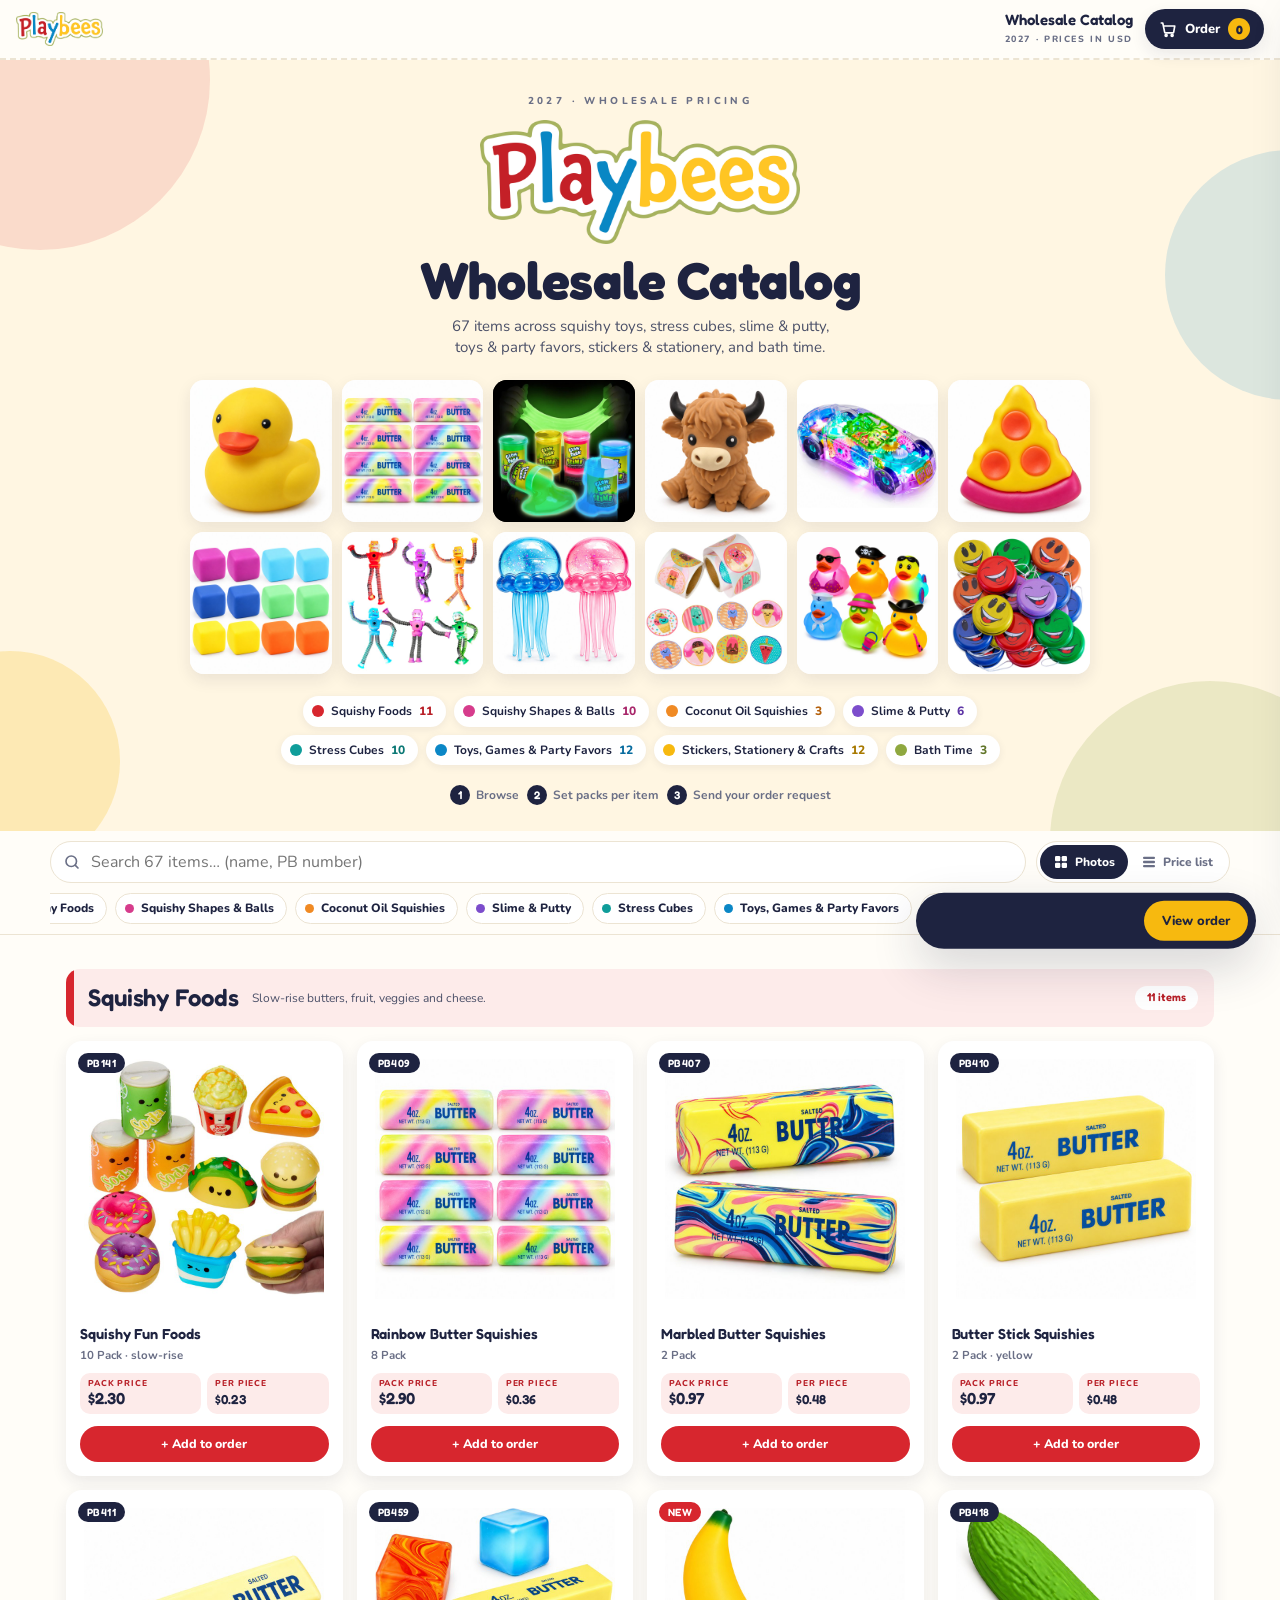
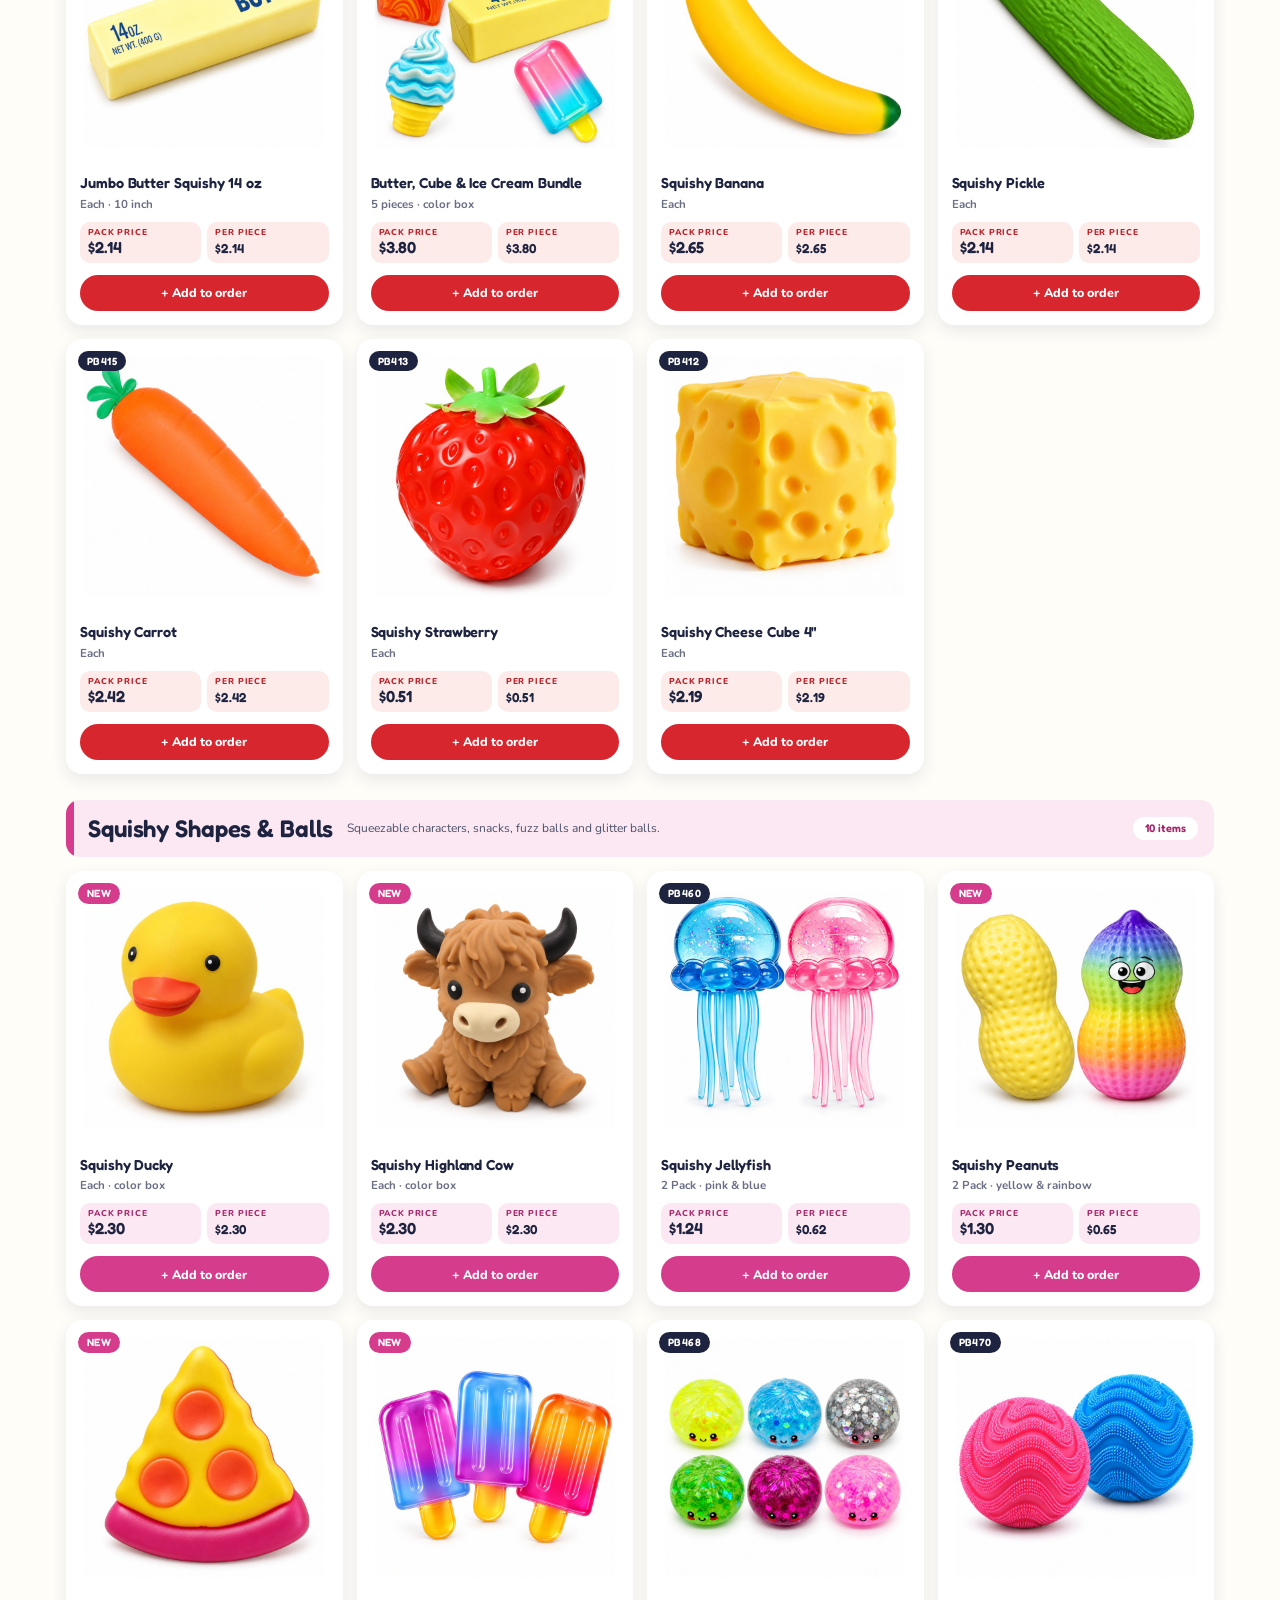
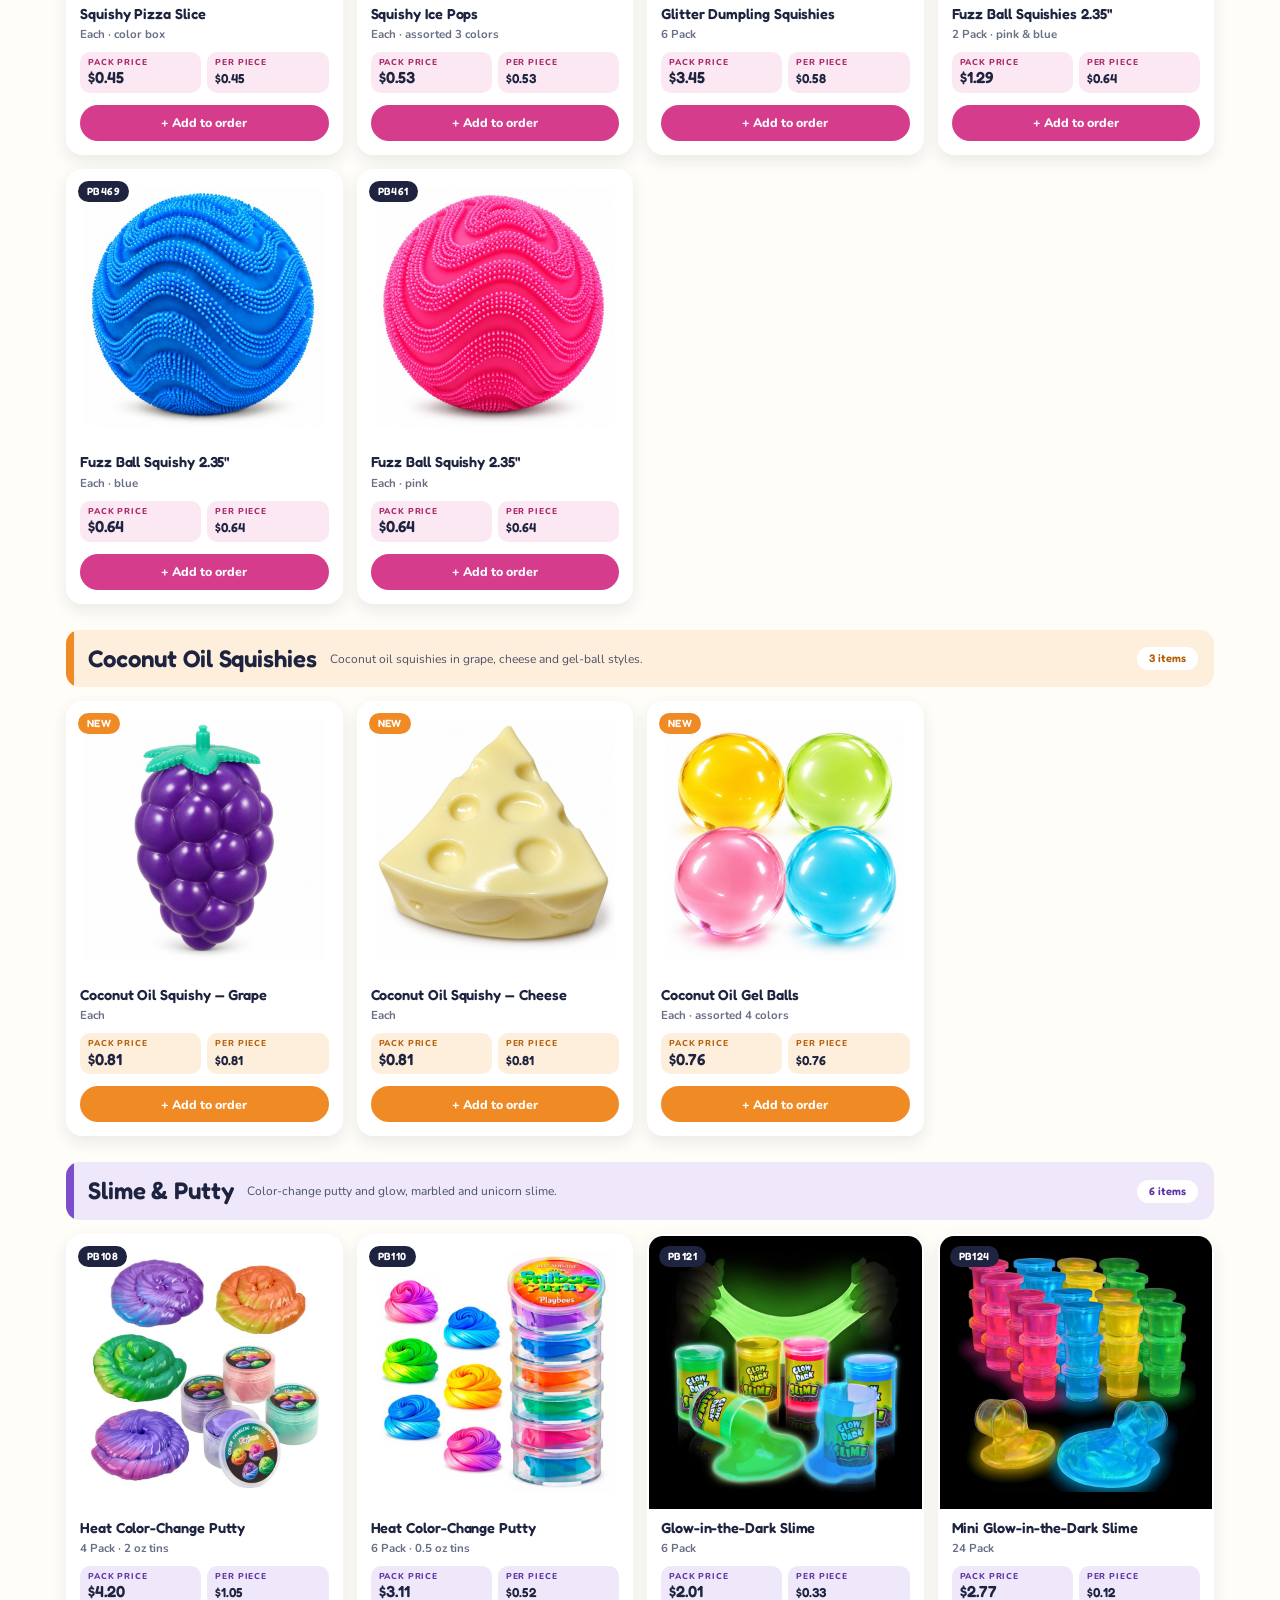
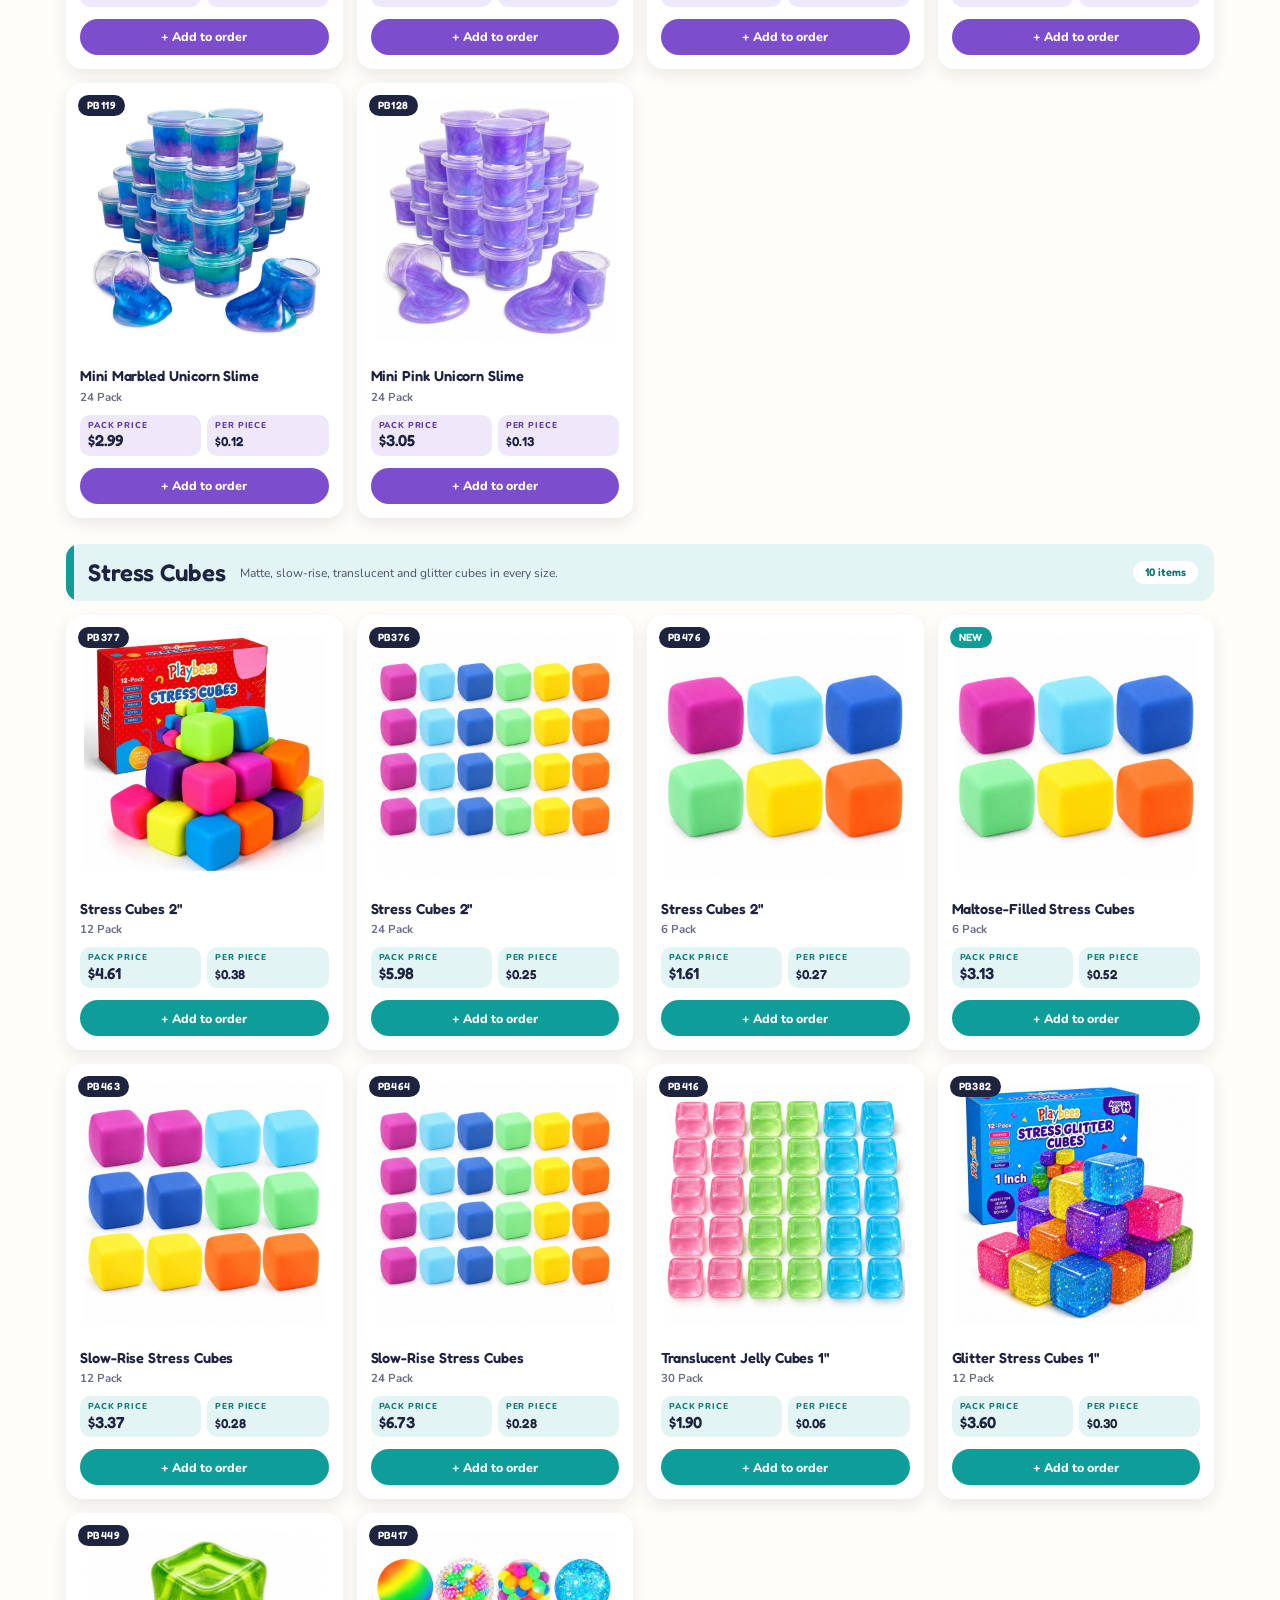
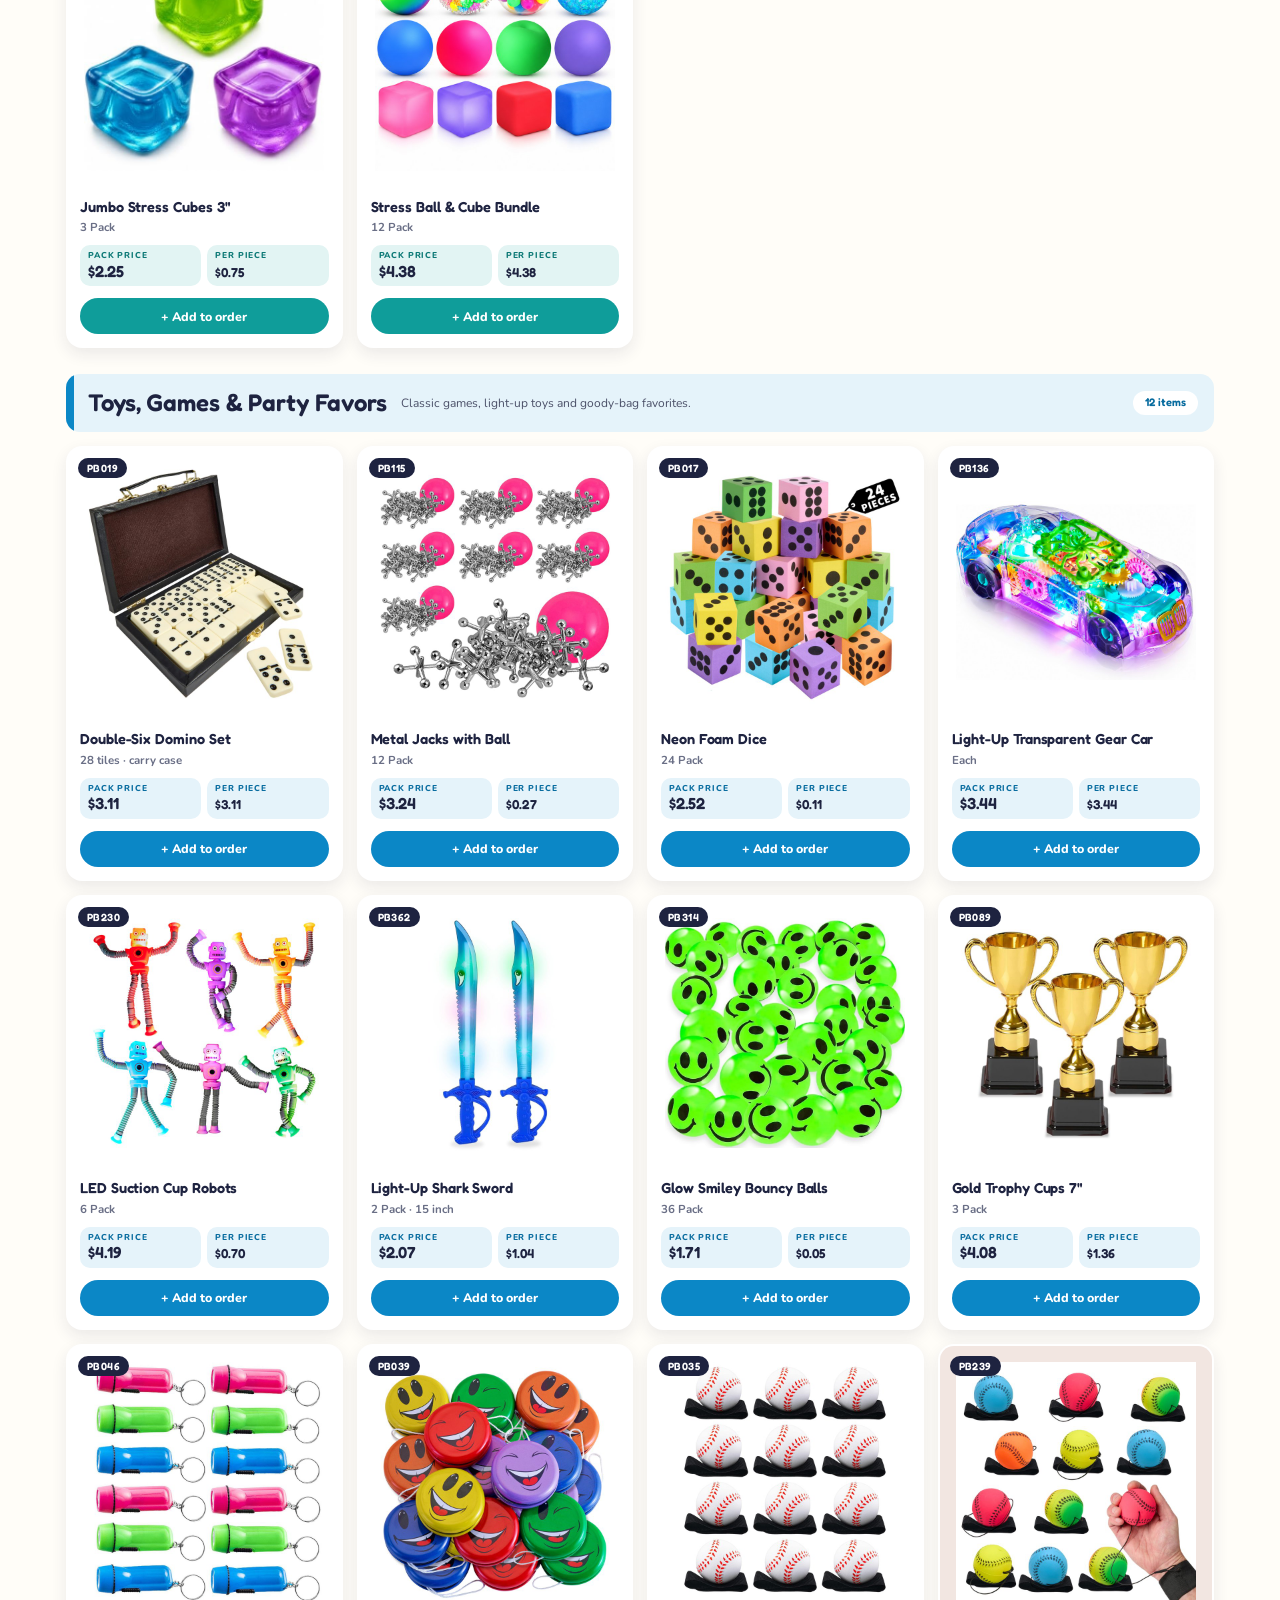
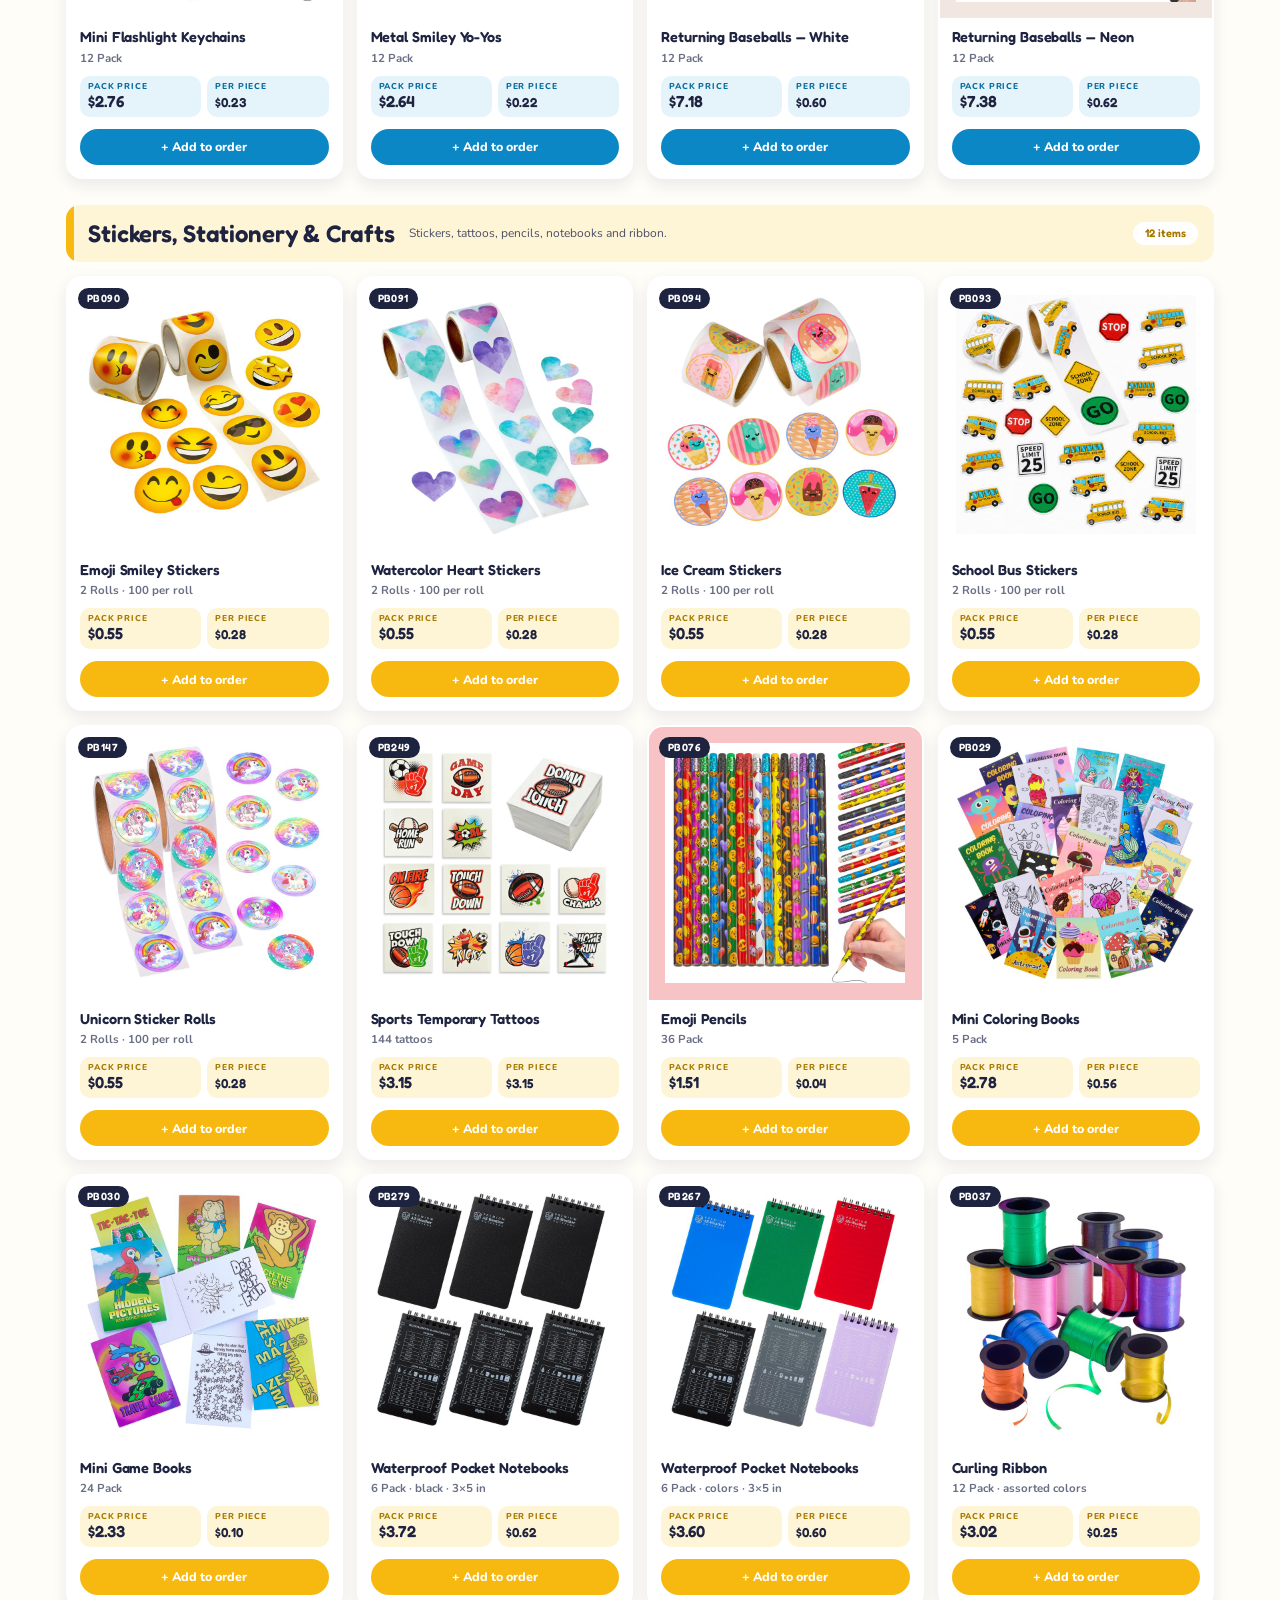
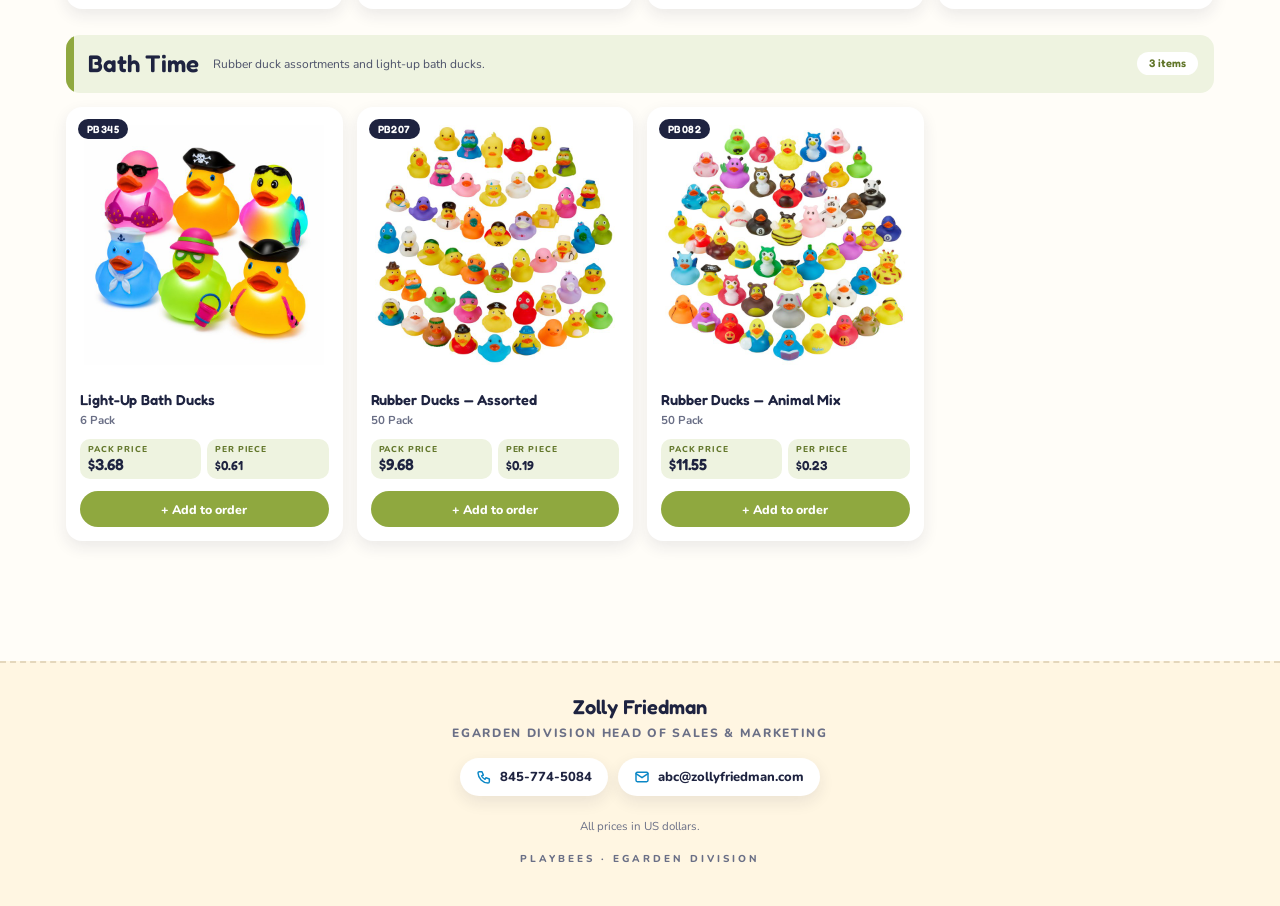
==== commit 15ce09b8: "Price the six on-request squishies from the 2026-09-14 supplier sheet Ducky 2.30, Highland Cow 2.30," ====
--- a/index.html
+++ b/index.html
@@ -14,7 +14,7 @@
 <link rel="apple-touch-icon" href="img/playbees-logo.png">
 <link rel="preload" href="fonts/fredoka-500.woff2" as="font" type="font/woff2" crossorigin>
 <link rel="preload" href="fonts/nunito-400.woff2" as="font" type="font/woff2" crossorigin>
-<link rel="stylesheet" href="styles.css">
+<link rel="stylesheet" href="styles.css?v=4">
 </head>
 <body>
 
@@ -87,7 +87,7 @@
 
 <div class="toast" id="toast" role="status"></div>
 
-<script src="config.js"></script>
-<script src="app.js"></script>
+<script src="config.js?v=4"></script>
+<script src="app.js?v=4"></script>
 </body>
 </html>
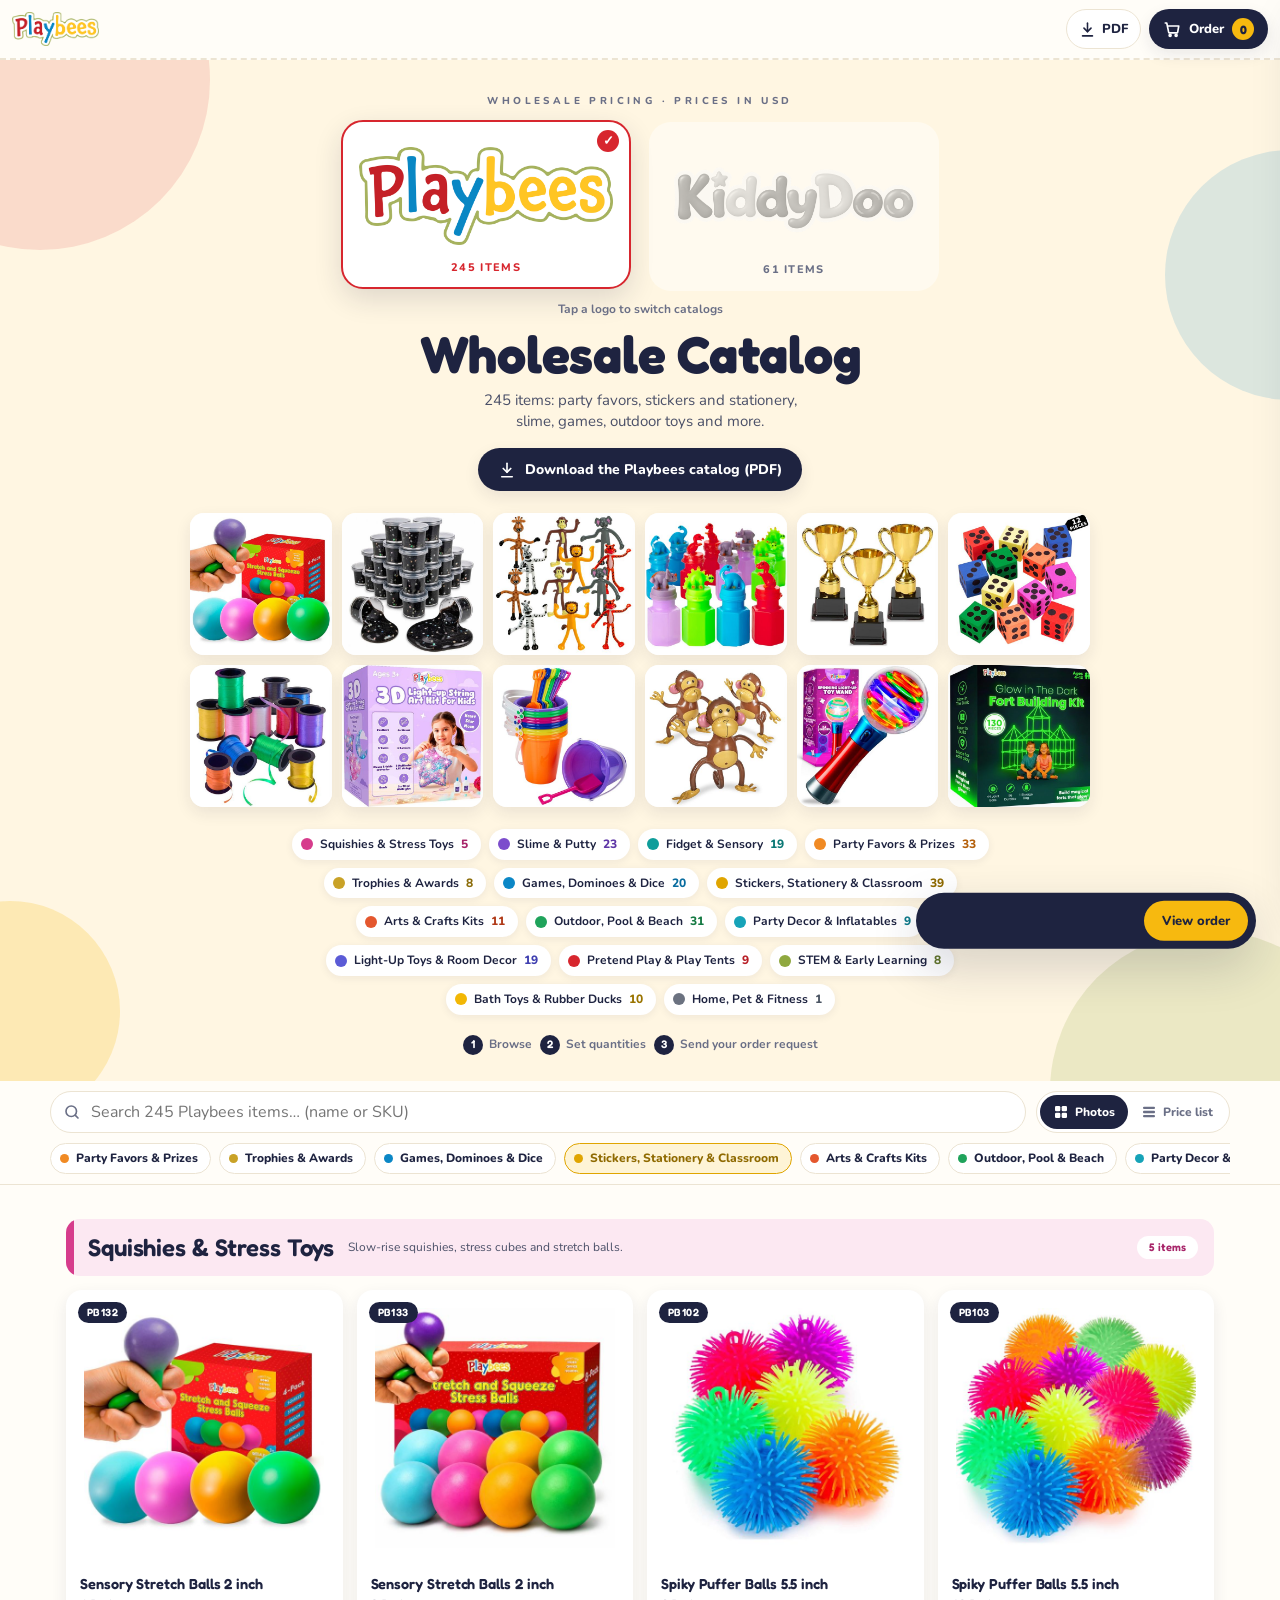
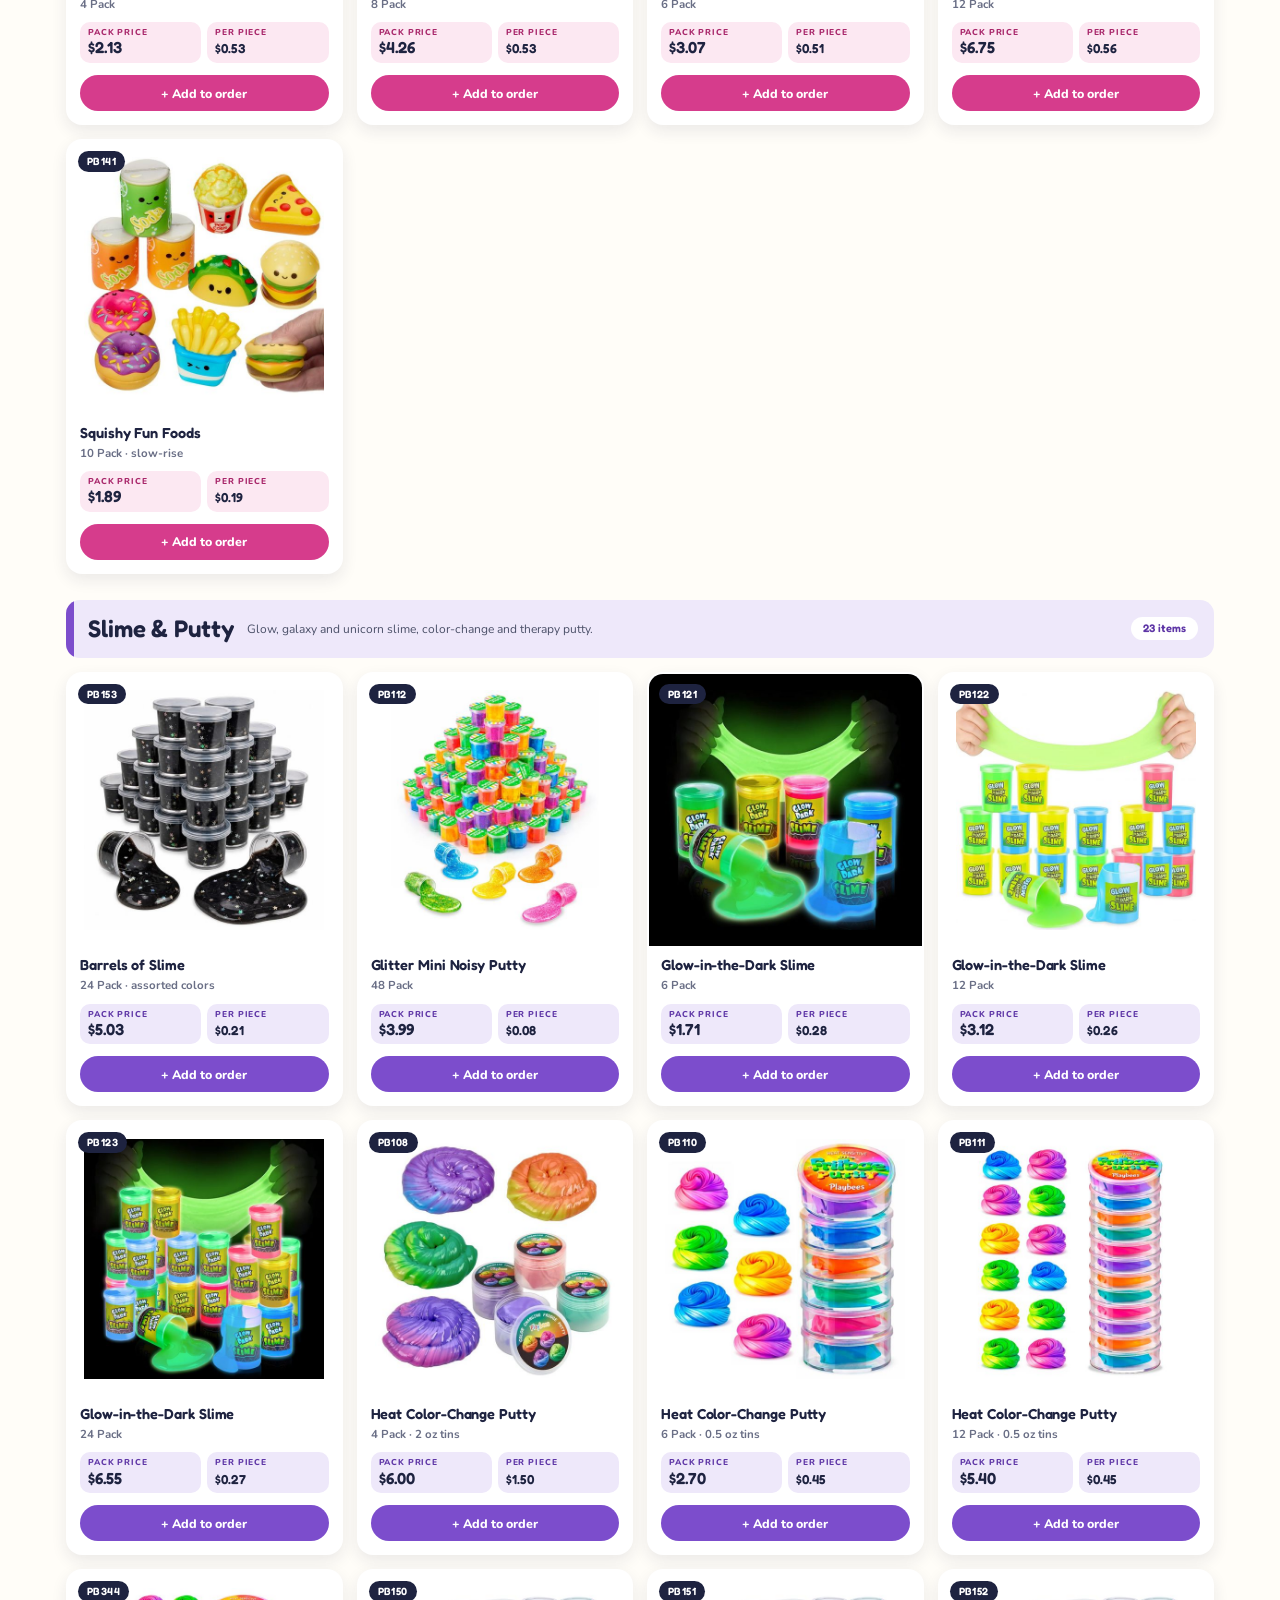
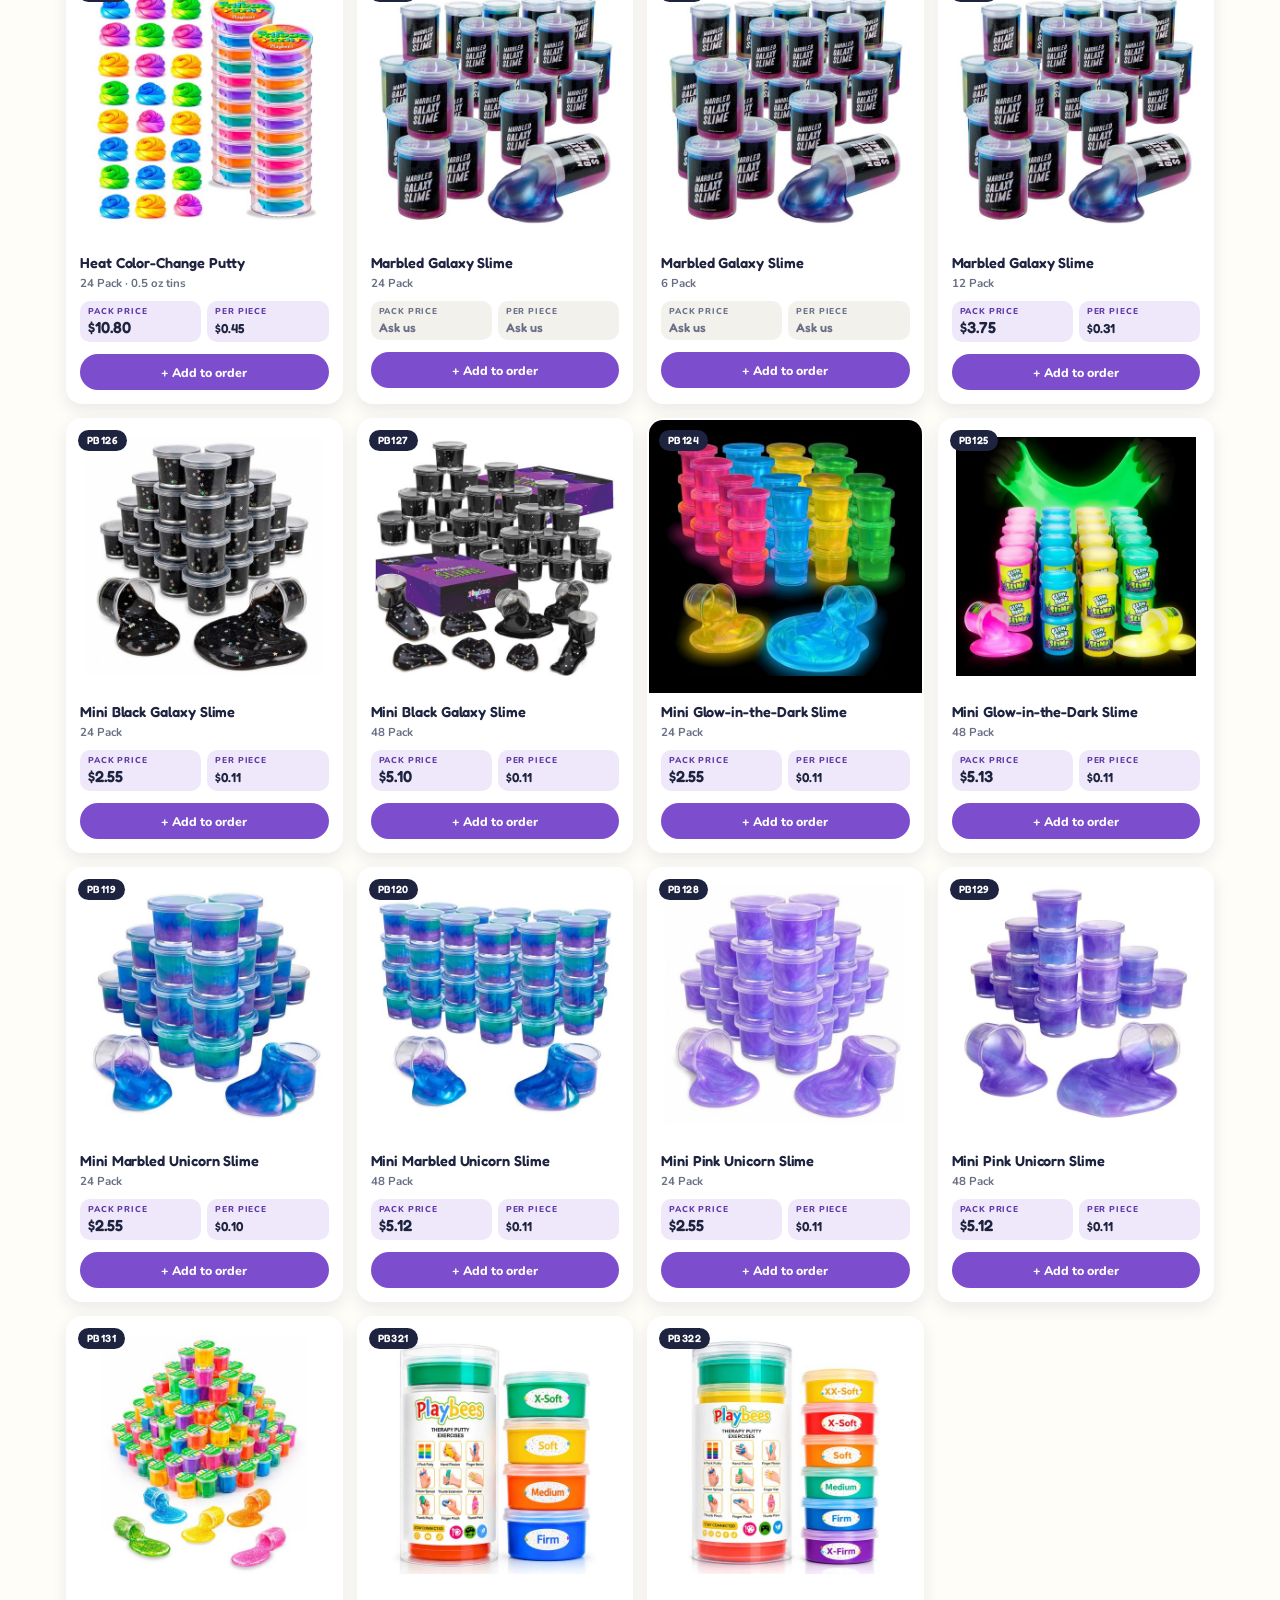
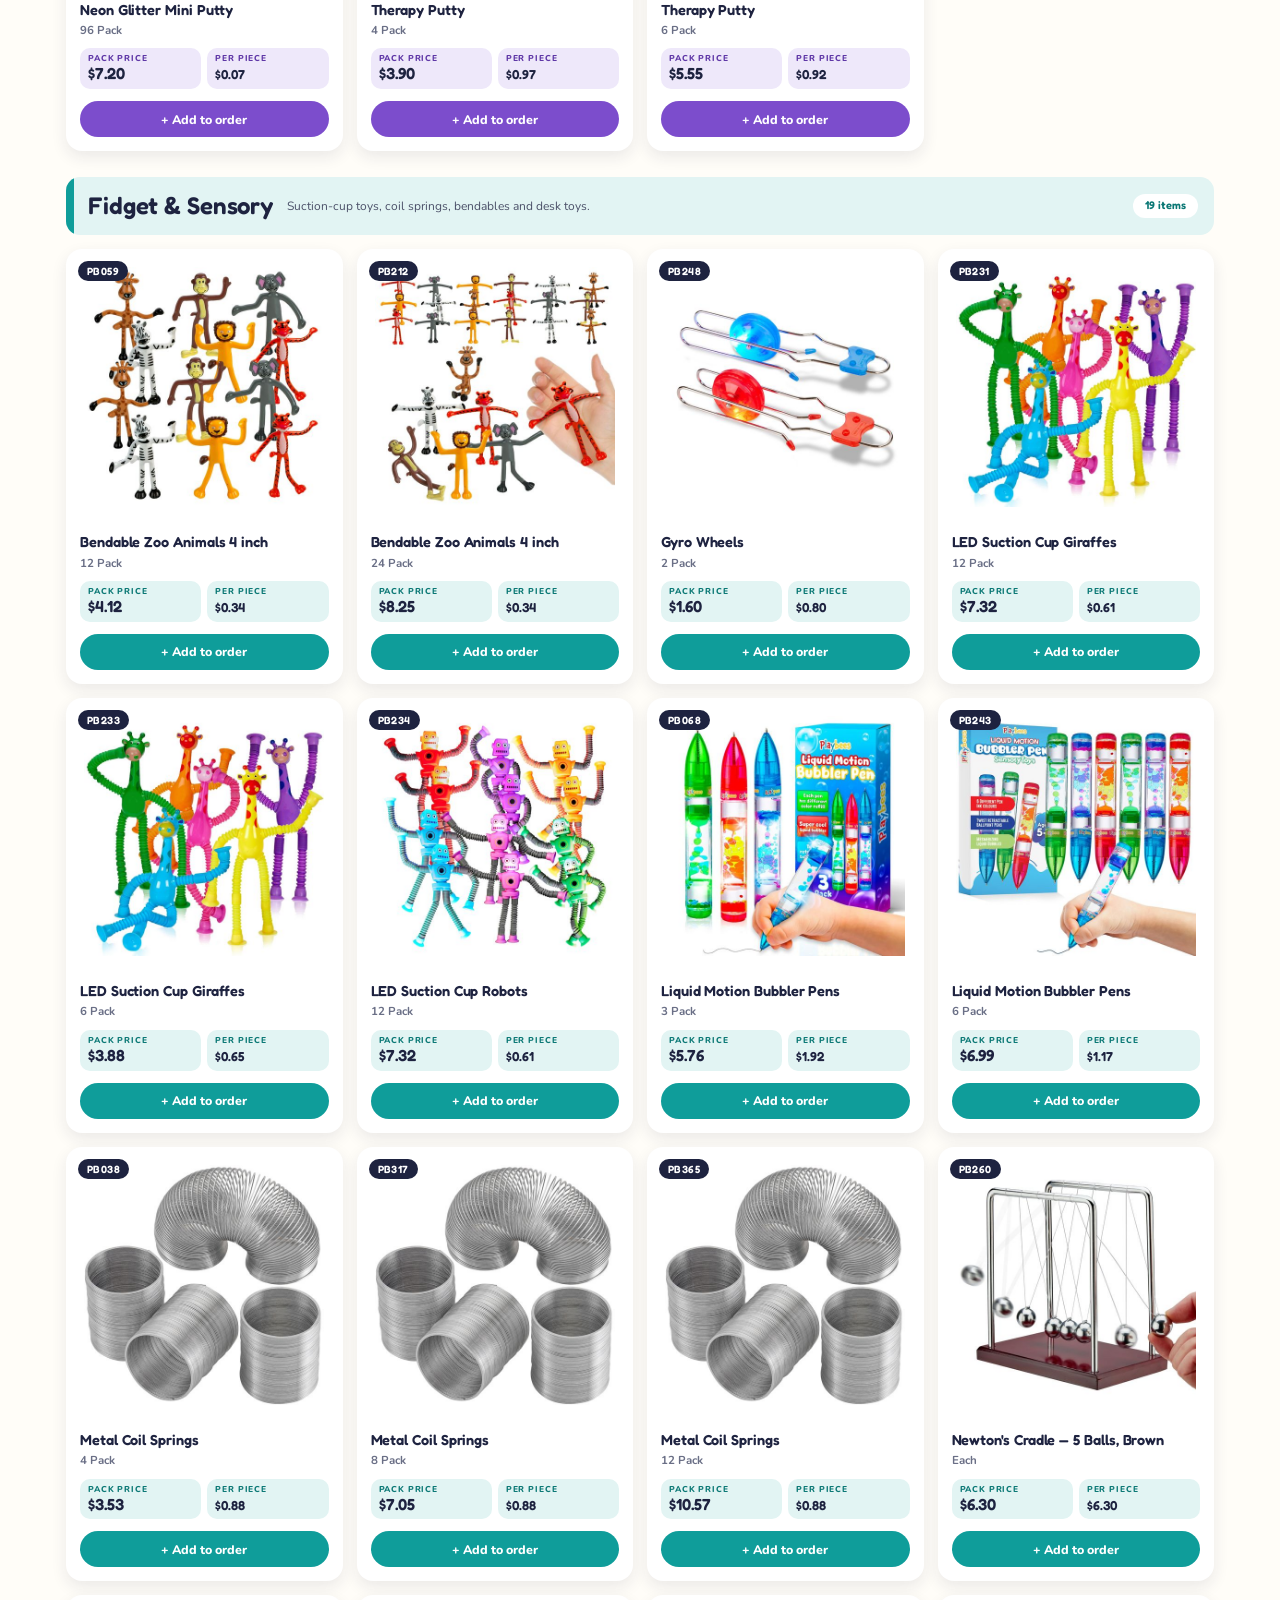
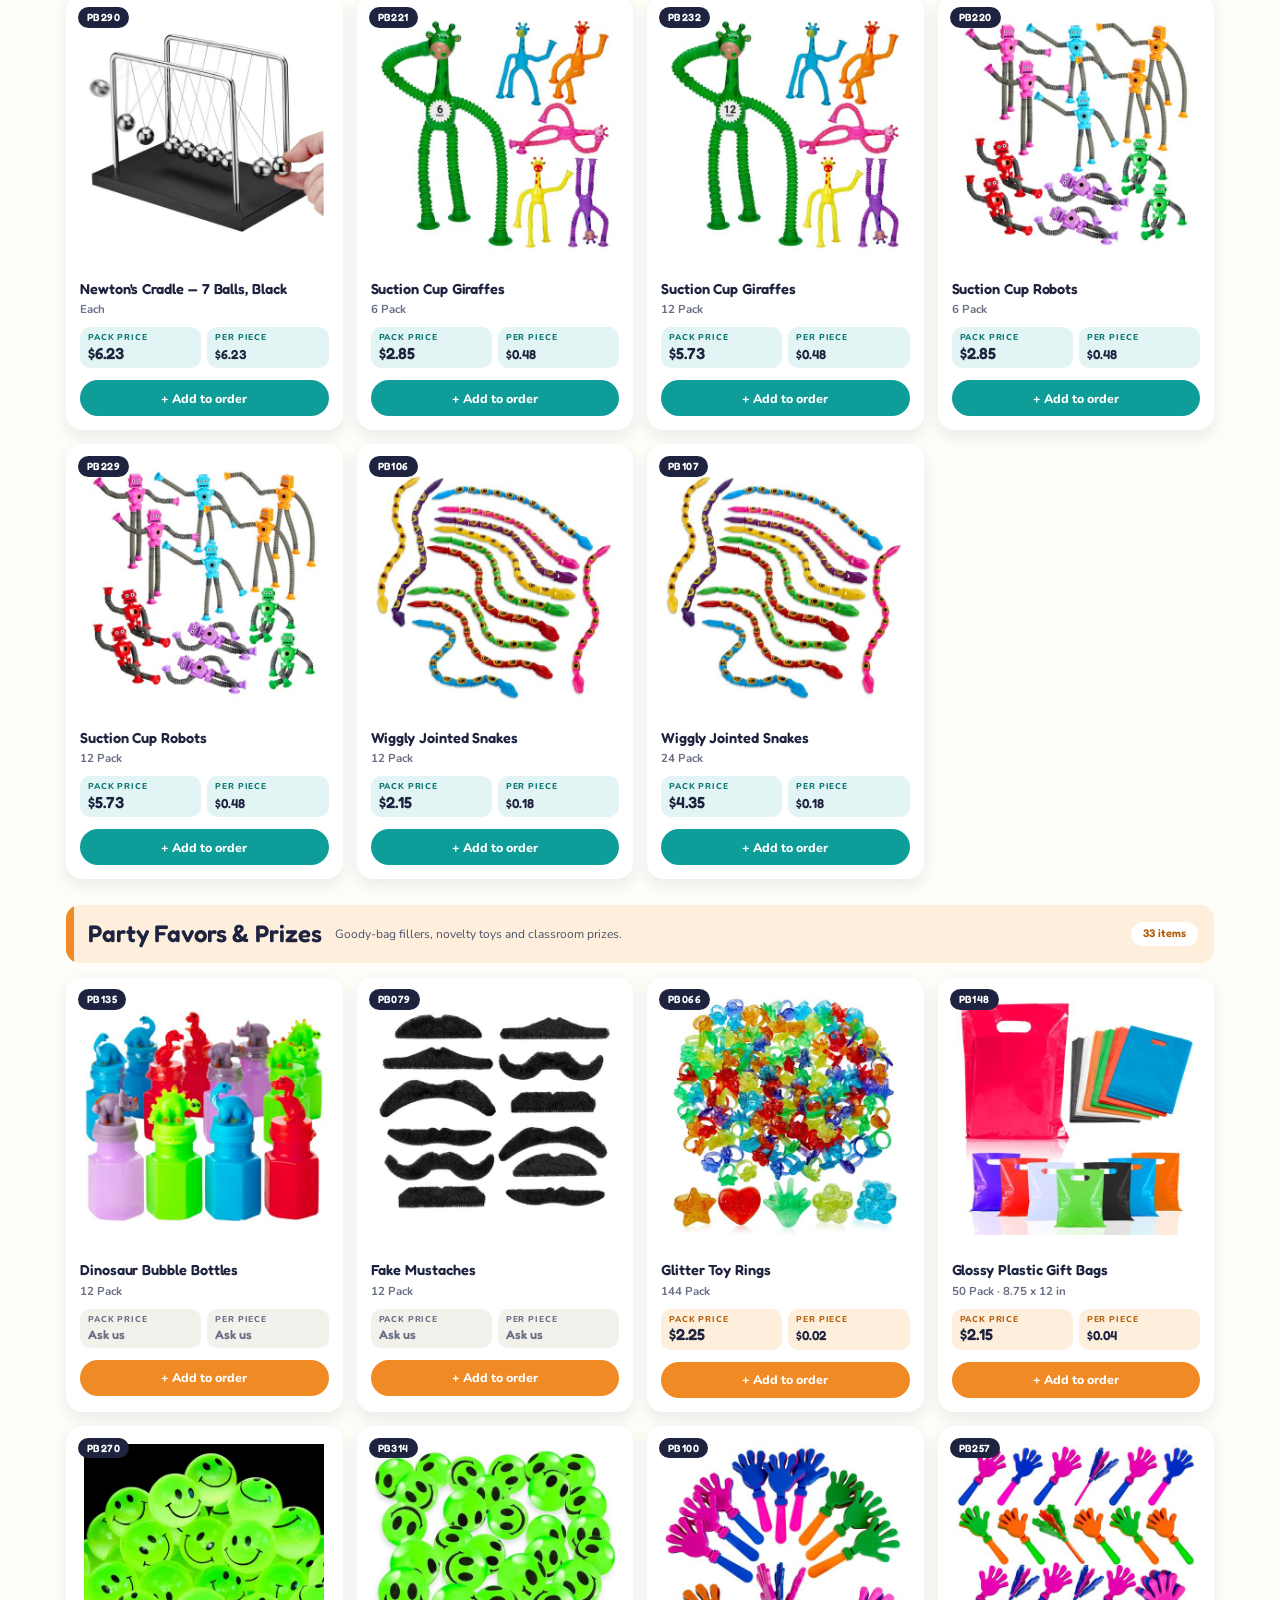
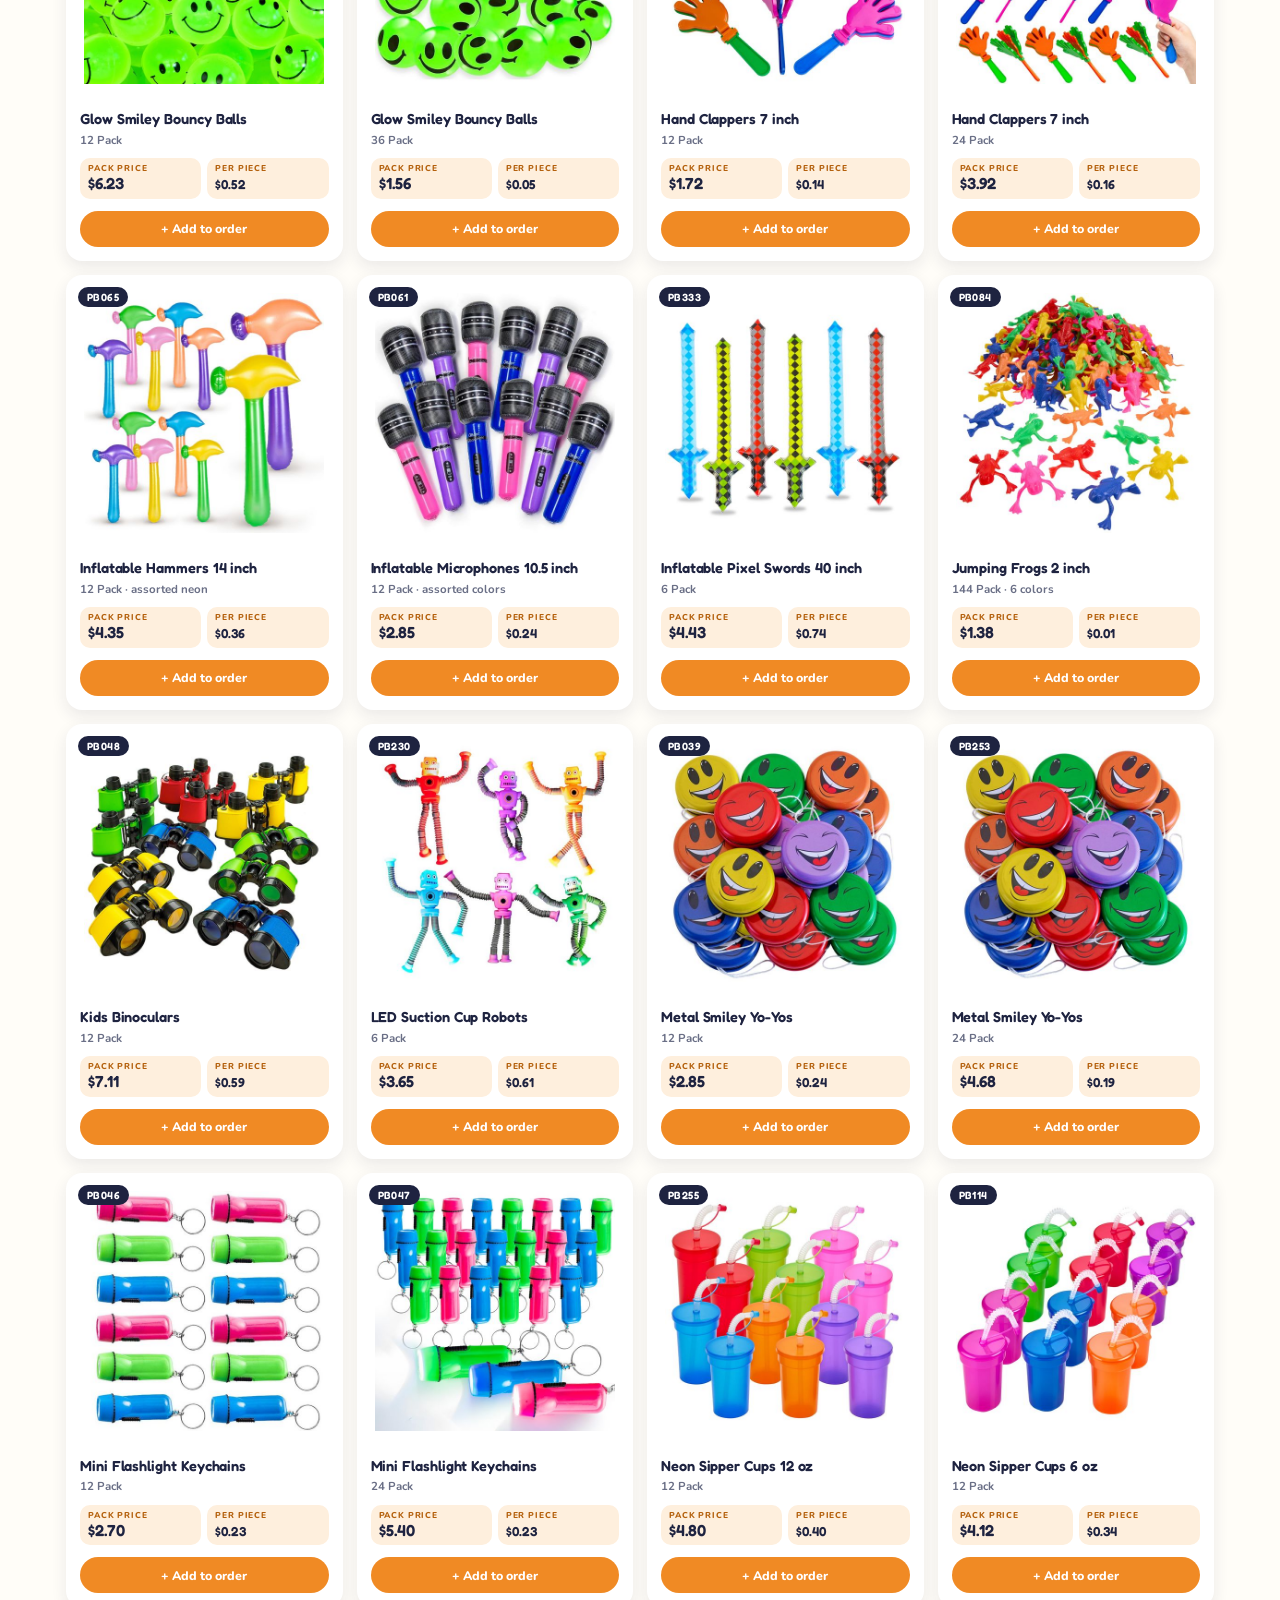
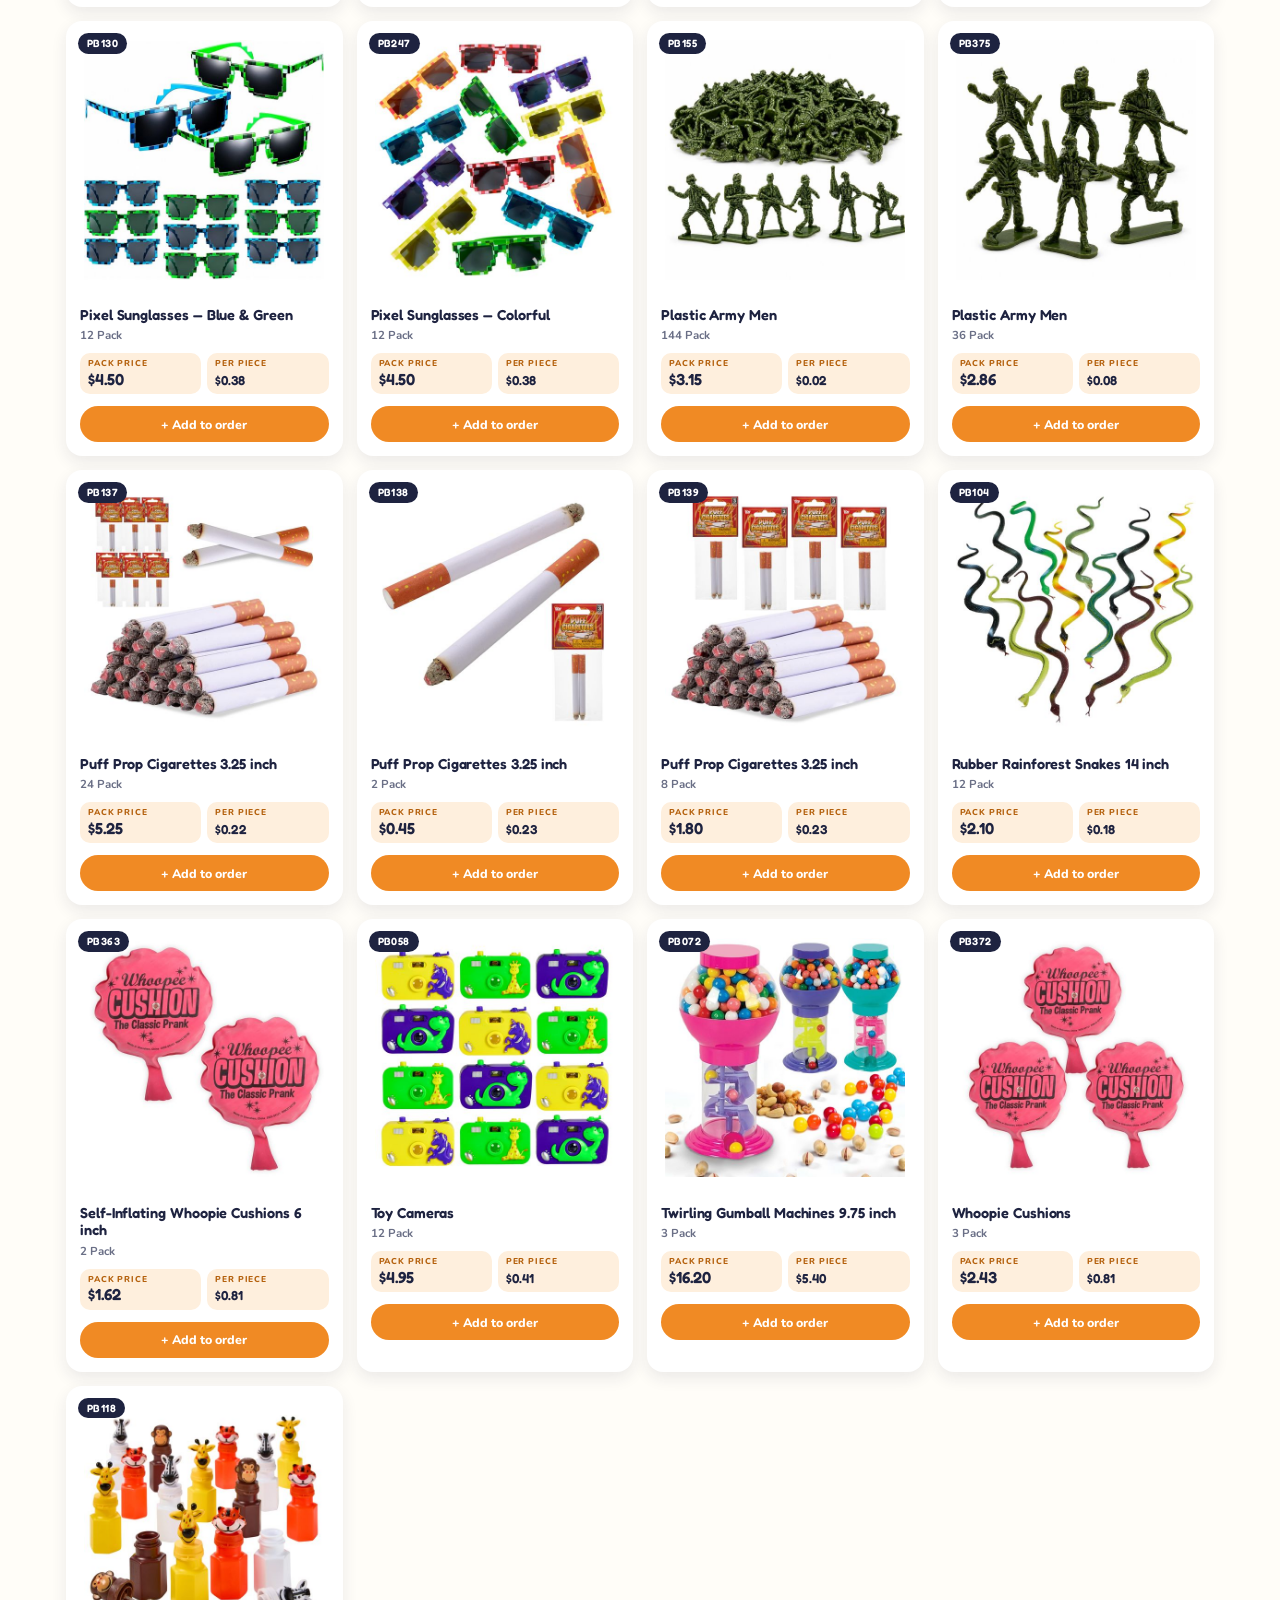
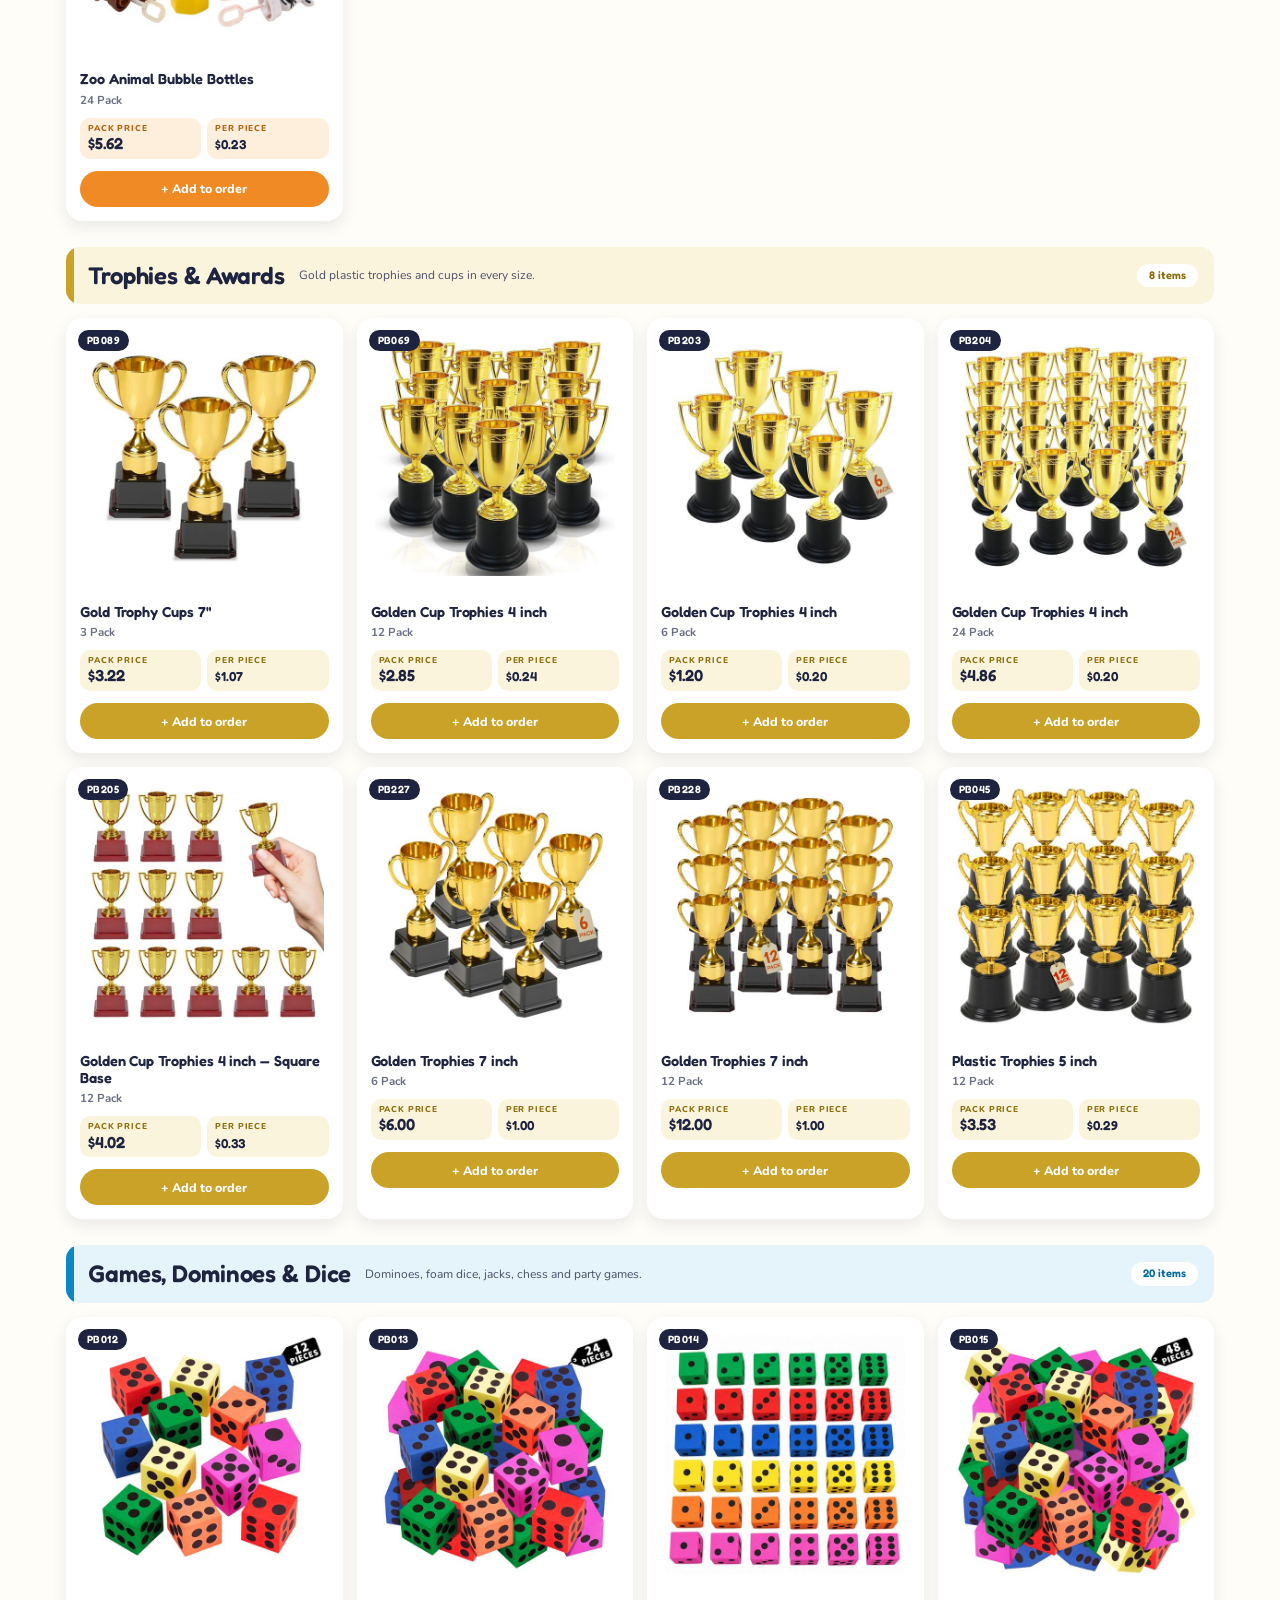
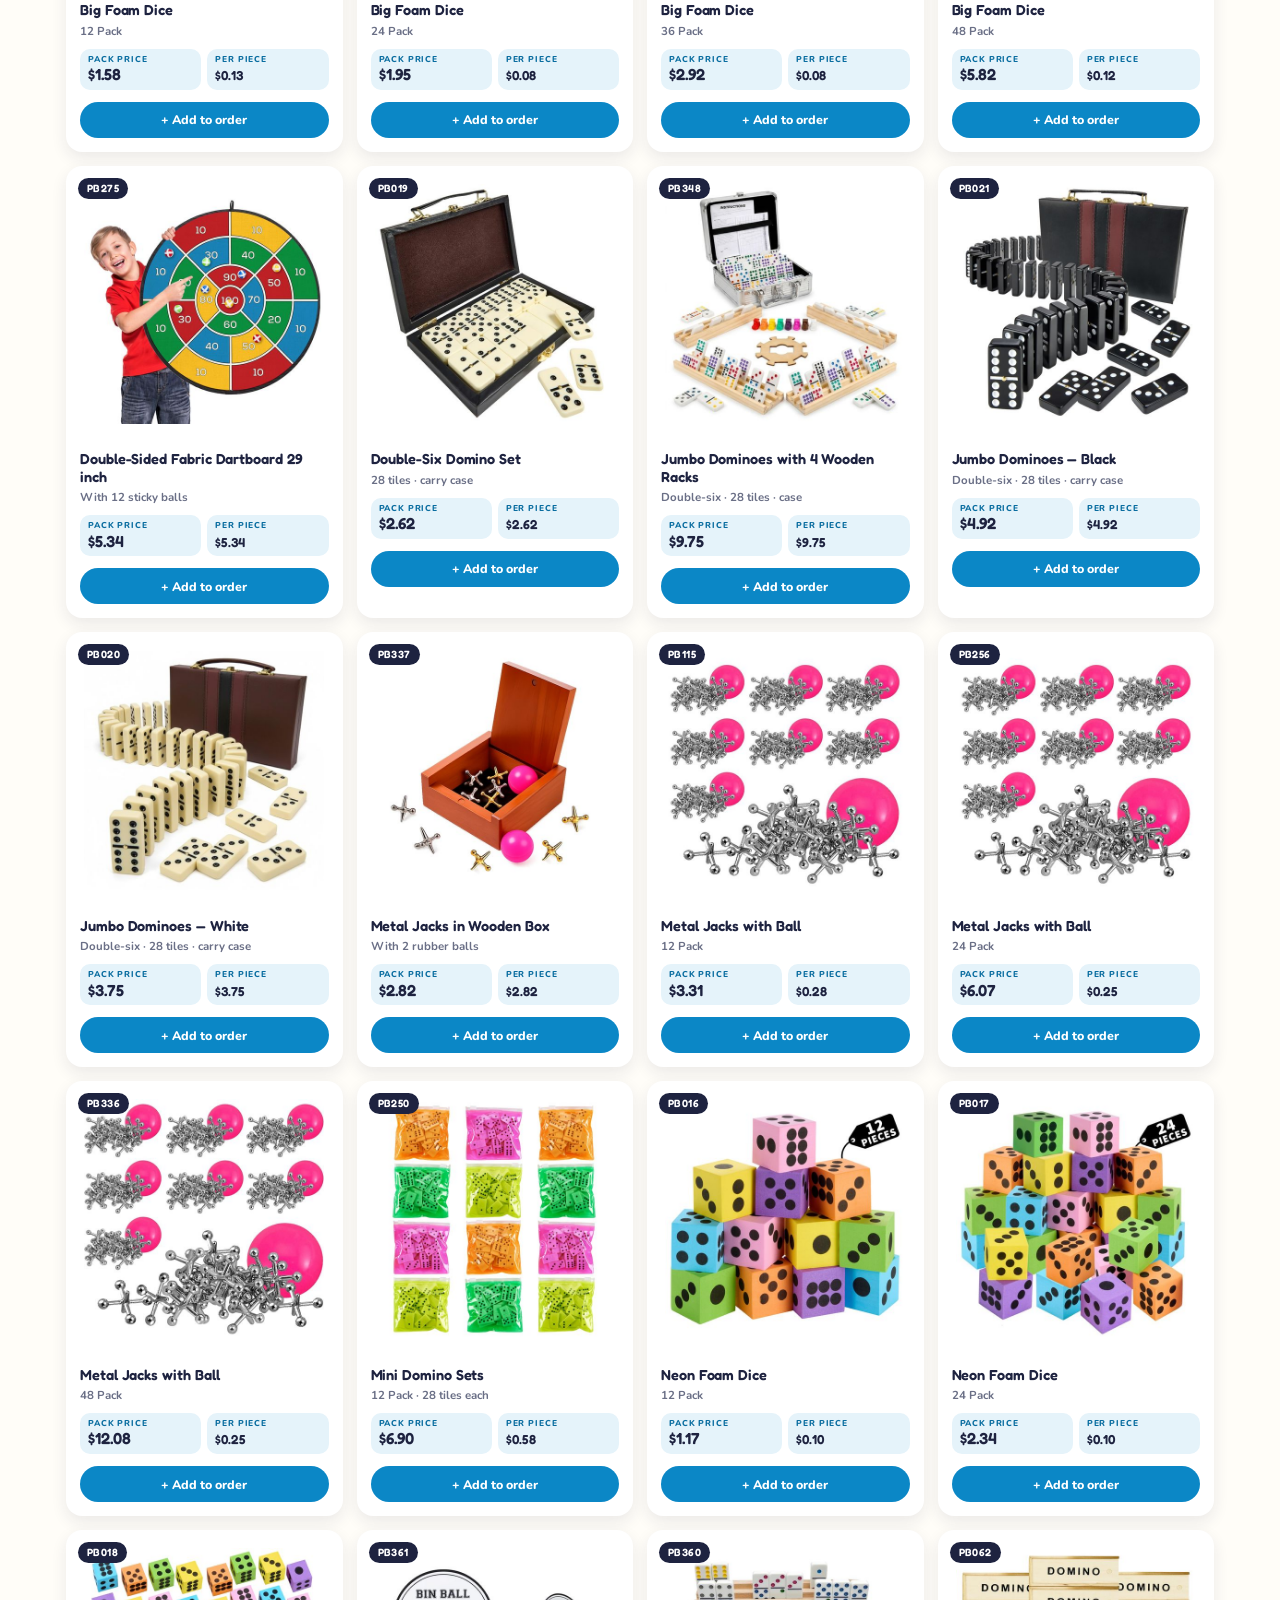
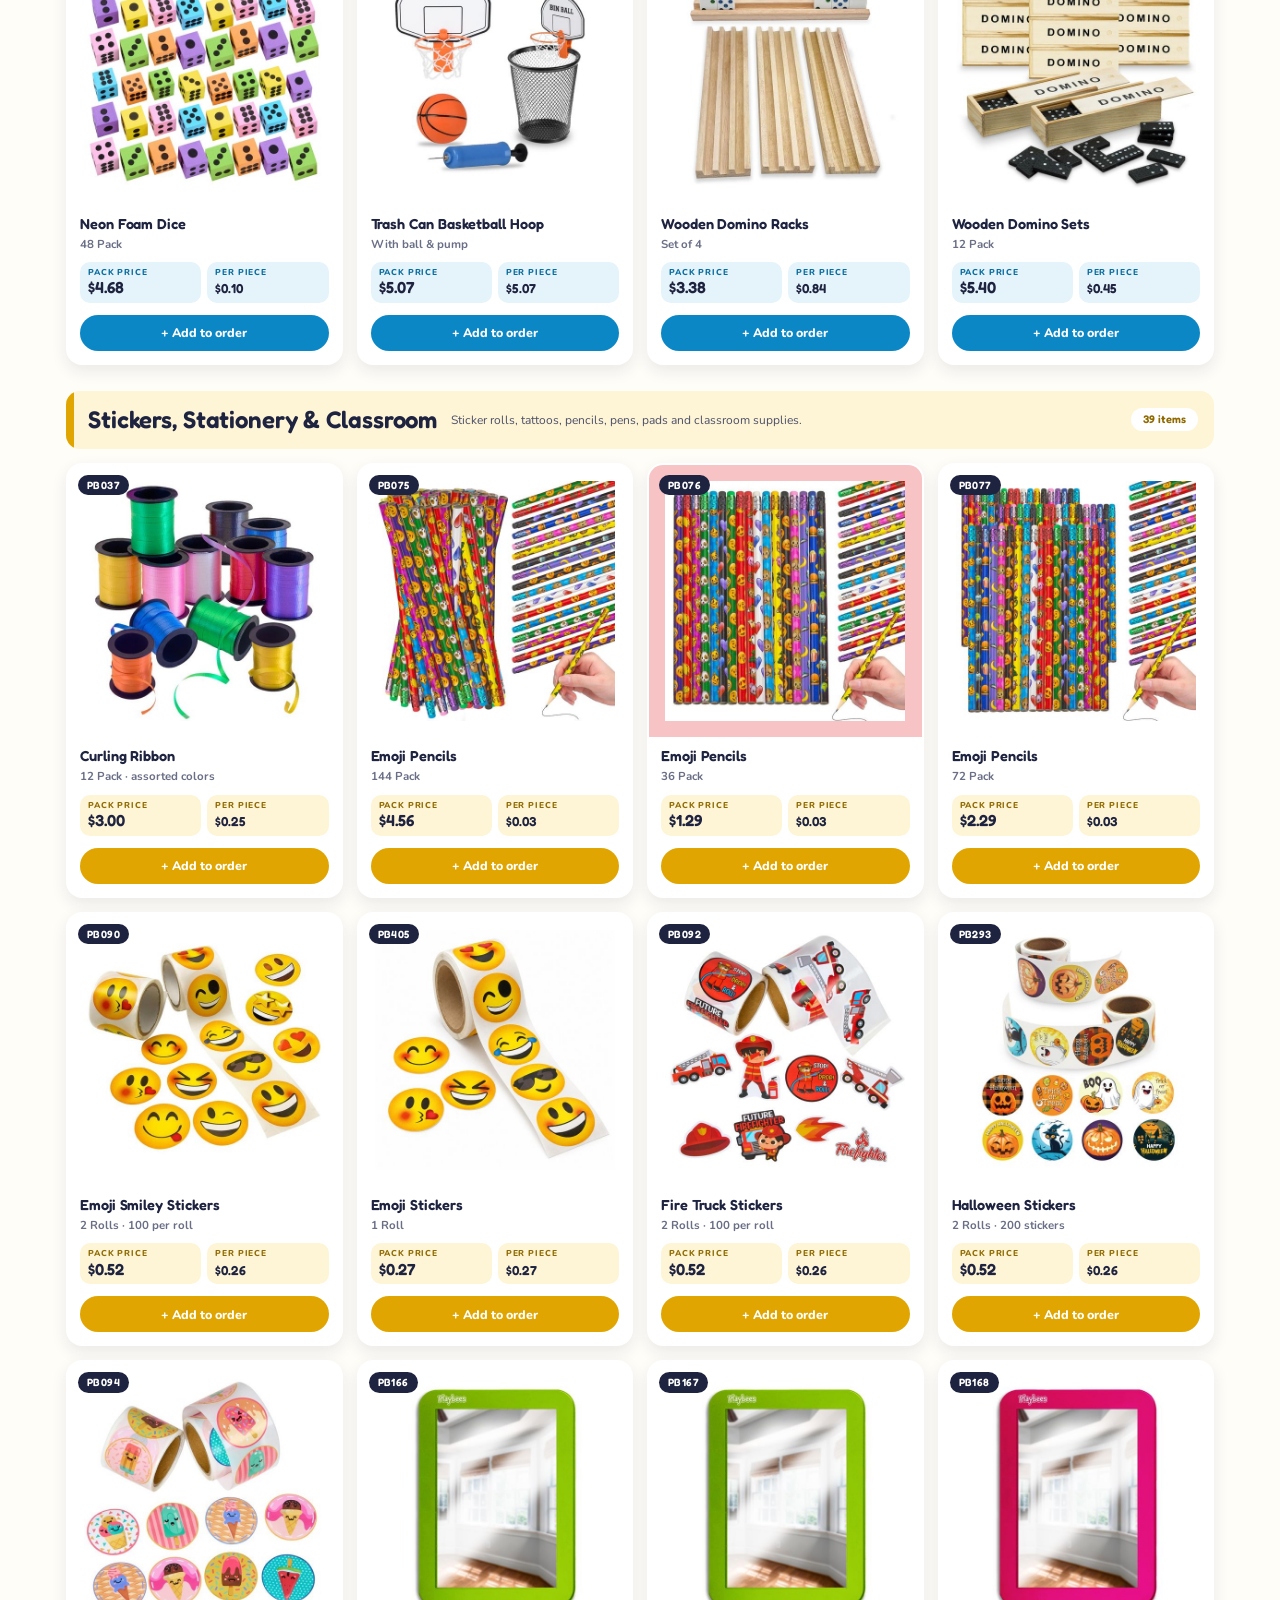
==== commit df589458: "Replace show catalog with Playbees + KiddyDoo wholesale catalogs 306 items (Playbees 245, KiddyDoo 6" ====
--- a/index.html
+++ b/index.html
@@ -3,24 +3,23 @@
 <head>
 <meta charset="utf-8">
 <meta name="viewport" content="width=device-width,initial-scale=1,viewport-fit=cover">
-<title>Playbees Wholesale Catalog 2027</title>
-<meta name="description" content="Playbees wholesale catalog 2027: 67 squishy toys, stress cubes, slime, party favors, stickers and bath toys with wholesale pack and piece pricing. Build an order request from your phone.">
+<title>Playbees &amp; KiddyDoo Wholesale Catalog</title>
+<meta name="description" content="Playbees and KiddyDoo wholesale catalogs: squishies, slime, party favors, games, outdoor toys and more, with wholesale pricing. Download the PDF or build an order request from your phone.">
 <meta name="robots" content="noindex,nofollow">
 <meta name="theme-color" content="#FFF6E2">
-<meta property="og:title" content="Playbees Wholesale Catalog 2027">
-<meta property="og:description" content="67 items with wholesale pack and piece pricing. Pick quantities and send an order request.">
-<meta property="og:image" content="https://egarden.playbees.shop/img/cover-1.jpg">
+<meta property="og:title" content="Playbees &amp; KiddyDoo Wholesale Catalog">
+<meta property="og:description" content="Playbees and KiddyDoo wholesale pricing. Pick quantities and send an order request, or download the PDF catalog.">
 <link rel="icon" href="img/playbees-logo.png">
 <link rel="apple-touch-icon" href="img/playbees-logo.png">
 <link rel="preload" href="fonts/fredoka-500.woff2" as="font" type="font/woff2" crossorigin>
 <link rel="preload" href="fonts/nunito-400.woff2" as="font" type="font/woff2" crossorigin>
-<link rel="stylesheet" href="styles.css?v=4">
+<link rel="stylesheet" href="styles.css?v=6">
 </head>
 <body>
 
 <header class="top">
-  <a href="#top" aria-label="Playbees"><img class="logo" src="img/playbees-logo.png" alt="Playbees"></a>
-  <div class="hr"><b>Wholesale Catalog</b><span>2027 &middot; Prices in USD</span></div>
+  <a class="toplogo" id="toplogo" href="#top" aria-label="Back to top, switch catalogs"><img id="toplogo-img" src="img/playbees-logo.png" alt="Playbees"></a>
+  <a class="pdfbtn" id="pdfbtn" href="#" download><svg viewBox="0 0 24 24" fill="none" stroke="currentColor" stroke-width="2.2" stroke-linecap="round" stroke-linejoin="round"><path d="M12 3v12"/><path d="m7 10 5 5 5-5"/><path d="M5 21h14"/></svg><span>PDF</span></a>
   <button class="cartbtn" id="cartbtn" aria-label="Open order">
     <svg viewBox="0 0 24 24" fill="none" stroke="currentColor" stroke-width="2.2" stroke-linecap="round" stroke-linejoin="round"><path d="M3 4h2l2.6 12.4a1 1 0 0 0 1 .8h9.9a1 1 0 0 0 1-.8L21 8H6.3"/><circle cx="9.5" cy="20.5" r="1.3"/><circle cx="17.5" cy="20.5" r="1.3"/></svg>
     <span>Order</span><span class="n" id="cartcount">0</span>
@@ -29,13 +28,15 @@
 
 <section class="hero" id="top">
   <div class="blob b1"></div><div class="blob b2"></div><div class="blob b3"></div><div class="blob b4"></div>
-  <div class="eyebrow" id="eyebrow">2027 &middot; Wholesale Pricing</div>
-  <img class="clogo" src="img/playbees-logo.png" alt="Playbees">
+  <div class="eyebrow" id="eyebrow">Wholesale Pricing</div>
+  <div class="herobrands" id="herobrands" role="group" aria-label="Choose a catalog"></div>
+  <div class="herohint">Tap a logo to switch catalogs</div>
   <h1>Wholesale Catalog</h1>
   <p id="subtitle"></p>
+  <a class="pdfbig" id="pdfbig" href="#" download><svg viewBox="0 0 24 24" fill="none" stroke="currentColor" stroke-width="2.2" stroke-linecap="round" stroke-linejoin="round"><path d="M12 3v12"/><path d="m7 10 5 5 5-5"/><path d="M5 21h14"/></svg><span id="pdfbig-t">Download the PDF catalog</span></a>
   <div class="mosaic" id="mosaic"></div>
   <div class="chips" id="chips"></div>
-  <div class="how"><span><b>1</b> Browse</span><span><b>2</b> Set packs per item</span><span><b>3</b> Send your order request</span></div>
+  <div class="how"><span><b>1</b> Browse</span><span><b>2</b> Set quantities</span><span><b>3</b> Send your order request</span></div>
 </section>
 
 <div class="toolbar" id="toolbar">
@@ -63,7 +64,7 @@
     <a id="c-mail" href="#"><svg viewBox="0 0 24 24" fill="none" stroke="currentColor" stroke-width="2.2" stroke-linecap="round" stroke-linejoin="round"><rect x="3" y="5" width="18" height="14" rx="2"/><path d="m3 7 9 6 9-6"/></svg><span id="c-email"></span></a>
   </div>
   <p class="note" id="note"></p>
-  <div class="brand">Playbees &middot; eGarden Division</div>
+  <div class="brand">Playbees &middot; KiddyDoo</div>
 </footer>
 
 <div class="bottombar" id="bottombar">
@@ -87,7 +88,7 @@
 
 <div class="toast" id="toast" role="status"></div>
 
-<script src="config.js?v=4"></script>
-<script src="app.js?v=4"></script>
+<script src="config.js?v=6"></script>
+<script src="app.js?v=6"></script>
 </body>
 </html>
--- a/styles.css
+++ b/styles.css
@@ -1,4 +1,4 @@
-/* egarden.playbees.shop — matches the printed Playbees Wholesale Catalog 2027 */
+/* Playbees wholesale catalog — same look as egarden.playbees.shop */
 @font-face{font-family:'Fredoka';font-style:normal;font-weight:300 700;font-display:swap;src:url(fonts/fredoka-500.woff2) format('woff2')}
 @font-face{font-family:'Nunito';font-style:normal;font-weight:200 900;font-display:swap;src:url(fonts/nunito-400.woff2) format('woff2')}
 
@@ -25,11 +25,14 @@
 /* ---------- top bar ---------- */
 .top{position:sticky;top:0;z-index:40;height:var(--topbar);background:rgba(255,253,248,.92);backdrop-filter:blur(10px);-webkit-backdrop-filter:blur(10px);
   border-bottom:2px dashed var(--line);display:flex;align-items:center;gap:12px;padding:0 16px}
-.top .logo{height:34px;width:auto}
-.top .hr{margin-left:auto;text-align:right;line-height:1.15}
-.top .hr b{display:block;font-family:var(--head);font-weight:600;font-size:15px}
-.top .hr span{font-size:9px;text-transform:uppercase;letter-spacing:.18em;color:var(--mut);font-weight:800}
-@media(max-width:560px){.top .hr{display:none}.top .cartbtn{margin-left:auto}}
+.toplogo{display:flex;align-items:center;min-width:0;flex:none}
+.toplogo img{height:34px;width:auto}
+@media(max-width:420px){.toplogo img{height:28px}}
+.pdfbtn{margin-left:auto;display:inline-flex;align-items:center;gap:6px;height:40px;padding:0 12px;border-radius:999px;background:#fff;border:1.5px solid var(--line);font-weight:800;font-size:13px;text-decoration:none;color:var(--ink);flex:none}
+.pdfbtn svg{width:17px;height:17px}
+@media(max-width:420px){.pdfbtn{padding:0;width:40px;justify-content:center}.pdfbtn span{display:none}}
+.top{gap:8px;padding:0 12px}
+@media(max-width:420px){.cartbtn{padding:0 11px;gap:6px}.cartbtn>span:not(.n){display:none}}
 .cartbtn{position:relative;display:inline-flex;align-items:center;gap:8px;height:40px;padding:0 14px;border-radius:999px;background:var(--ink);color:#fff;font-weight:800;font-size:13px;box-shadow:var(--shadow)}
 .cartbtn svg{width:18px;height:18px}
 .cartbtn .n{min-width:22px;height:22px;padding:0 6px;border-radius:999px;background:var(--yellow);color:var(--ink);font-family:var(--head);font-size:12px;display:inline-flex;align-items:center;justify-content:center}
@@ -45,9 +48,31 @@
 .b4{width:320px;height:320px;background:var(--green);bottom:-170px;right:-90px;opacity:.18}
 .hero>*:not(.blob){position:relative}
 .eyebrow{font-size:10px;font-weight:800;letter-spacing:.34em;text-transform:uppercase;color:var(--mut)}
-.hero .clogo{width:min(320px,70vw);margin:12px auto 0}
+/* hero brand switcher: two logos, selected = full color on a white card, other = greyed out */
+.herobrands{display:flex;justify-content:center;align-items:stretch;gap:clamp(10px,3vw,18px);max-width:620px;margin:14px auto 0}
+.herobrands button{position:relative;flex:1 1 0;max-width:290px;display:flex;flex-direction:column;align-items:center;justify-content:center;gap:8px;
+  padding:clamp(12px,3vw,18px) clamp(10px,3vw,16px) 12px;border-radius:22px;background:rgba(255,255,255,.45);border:2px solid transparent;
+  transition:transform .18s,box-shadow .18s,background .18s,border-color .18s}
+.herobrands img{width:100%;height:clamp(60px,17vw,112px);object-fit:contain;filter:grayscale(1);opacity:.45;transition:filter .2s,opacity .2s}
+.herobrands span{font-size:11px;font-weight:800;letter-spacing:.12em;text-transform:uppercase;color:var(--mut)}
+.herobrands button:hover img{filter:grayscale(.4);opacity:.75}
+.herobrands button[aria-pressed=true]{background:#fff;border-color:var(--bc);box-shadow:0 10px 28px rgba(30,35,64,.14);transform:translateY(-2px)}
+.herobrands button[aria-pressed=true] img{filter:none;opacity:1}
+.herobrands button[aria-pressed=true] span{color:var(--bc)}
+.herobrands button[aria-pressed=true]:after{content:"✓";position:absolute;top:8px;right:10px;width:22px;height:22px;border-radius:50%;background:var(--bc);color:#fff;
+  font-size:13px;font-weight:900;display:flex;align-items:center;justify-content:center}
+.herobrands button:focus-visible{outline:3px solid var(--bc);outline-offset:3px}
+.herohint{margin-top:10px;font-size:12px;font-weight:700;color:var(--mut)}
+.pdfbig{display:inline-flex;align-items:center;gap:9px;margin-top:16px;background:var(--ink);color:#fff;text-decoration:none;font-weight:800;font-size:14px;border-radius:999px;padding:12px 20px;box-shadow:var(--shadow)}
+.pdfbig svg{width:18px;height:18px}
+body[data-theme=kiddydoo]{--cream:#EAF6F2;--paper:#FCFEFD;--line:#DCEBE6}
+body[data-theme=kiddydoo] .b1{background:#F2635A}
+body[data-theme=kiddydoo] .b2{background:#1B8A84}
+body[data-theme=kiddydoo] .b3{background:#F5B82E}
+body[data-theme=kiddydoo] .b4{background:#1B8A84}
+body[data-theme=kiddydoo] footer{border-top-color:#C9E2DB}
 .hero h1{font-size:clamp(34px,7vw,52px);font-weight:700;margin:10px 0 0;line-height:1}
-.hero p{font-size:15px;color:#4B5068;max-width:560px;margin:10px auto 0;text-wrap:balance}
+.hero p{font-size:15px;color:#4B5068;max-width:560px;margin:10px auto 0;text-wrap:balance}.brands{display:flex;flex-wrap:wrap;justify-content:center;gap:8px;margin:16px auto 0;max-width:720px}
 .mosaic{display:grid;grid-template-columns:repeat(6,1fr);gap:10px;max-width:900px;margin:22px auto 0}
 .mosaic div{aspect-ratio:1;border-radius:14px;overflow:hidden;box-shadow:var(--shadow);background:#fff}
 .mosaic img{width:100%;height:100%;object-fit:contain}
@@ -81,7 +106,7 @@
 
 /* ---------- catalog ---------- */
 main{max-width:1180px;margin:0 auto;padding:8px 16px 120px}
-.sec{scroll-margin-top:calc(var(--topbar) + 112px);margin-top:26px}
+.sec{scroll-margin-top:calc(var(--topbar) + 150px);margin-top:26px}
 .band{display:flex;align-items:center;gap:14px;background:var(--t);border-radius:14px;padding:12px 16px 12px 22px;position:relative;overflow:hidden}
 .band:before{content:"";position:absolute;left:0;top:0;bottom:0;width:8px;background:var(--c)}
 .band h2{margin:0;font-size:clamp(19px,3.2vw,24px);font-weight:600}
@@ -98,6 +123,12 @@
 .card .ph img{width:100%;height:100%;object-fit:contain;padding:6%}
 .uid{position:absolute;top:10px;left:10px;font-family:var(--head);font-weight:600;font-size:10.5px;letter-spacing:.04em;background:var(--ink);color:#fff;border-radius:999px;padding:3px 9px;z-index:1}
 .uid.new{background:var(--c);color:#fff}
+.nophoto{width:100%;height:100%;display:flex;flex-direction:column;align-items:center;justify-content:center;gap:4px;background:repeating-linear-gradient(135deg,#FBF7EE 0 10px,#F5EFE2 10px 20px);color:var(--mut);text-align:center;padding:10px}
+.nophoto b{font-family:var(--head);font-weight:600;font-size:15px;color:var(--ink)}
+.nophoto span{font-size:11px;font-weight:700}
+.nophoto.sm,.thumb.nophoto{width:52px;height:52px;border-radius:10px;padding:0}
+.list .thumb.nophoto{width:44px;height:44px}
+.sph .nophoto{aspect-ratio:1}
 .card .qtybadge{position:absolute;top:10px;right:10px;z-index:1;font-family:var(--head);font-weight:600;font-size:11px;background:var(--c);color:#fff;border-radius:999px;padding:3px 9px}
 .card .bd{padding:10px 12px 12px;display:flex;flex-direction:column;gap:4px;flex:1}
 .card .nm{font-size:14.5px;line-height:1.2;cursor:pointer}
@@ -130,6 +161,7 @@
 .list td.i{font-family:var(--head);font-weight:600;font-size:12px;white-space:nowrap;color:var(--cd)}
 .list td.p{font-family:var(--head);font-weight:600;white-space:nowrap;text-align:right}
 .list td.p small{color:var(--mut);font-family:var(--body);font-weight:700;font-size:11px}
+.list td.p small.pcm{display:none}
 .list td.n .nm{font-size:13.5px;cursor:pointer}
 .list td.n .sp{font-size:11px;color:var(--mut);font-weight:700}
 .list td.q{width:70px;text-align:right}
@@ -138,6 +170,8 @@
 .list td.q input.has{border-color:var(--c);background:var(--t)}
 .list .thumb{width:44px;height:44px;border-radius:10px;object-fit:contain;background:#fff;border:1px solid #F1ECE1;padding:2px;cursor:pointer}
 @media(max-width:560px){.list .thumb{width:36px;height:36px}.list td,.list th{padding:7px 8px}.list td.i{display:none}.list th.i{display:none}}
+.list table{table-layout:auto}
+@media(max-width:560px){.list .pc{display:none}.list td.p small.pcm{display:block;font-size:10.5px;margin-top:1px}.list td.n .nm{font-size:13px}.list td.q{width:58px}.list td.q input{width:50px}}
 
 /* ---------- footer ---------- */
 footer{background:var(--cream);border-top:2px dashed #E4D7BC;padding:30px 16px 40px;text-align:center}
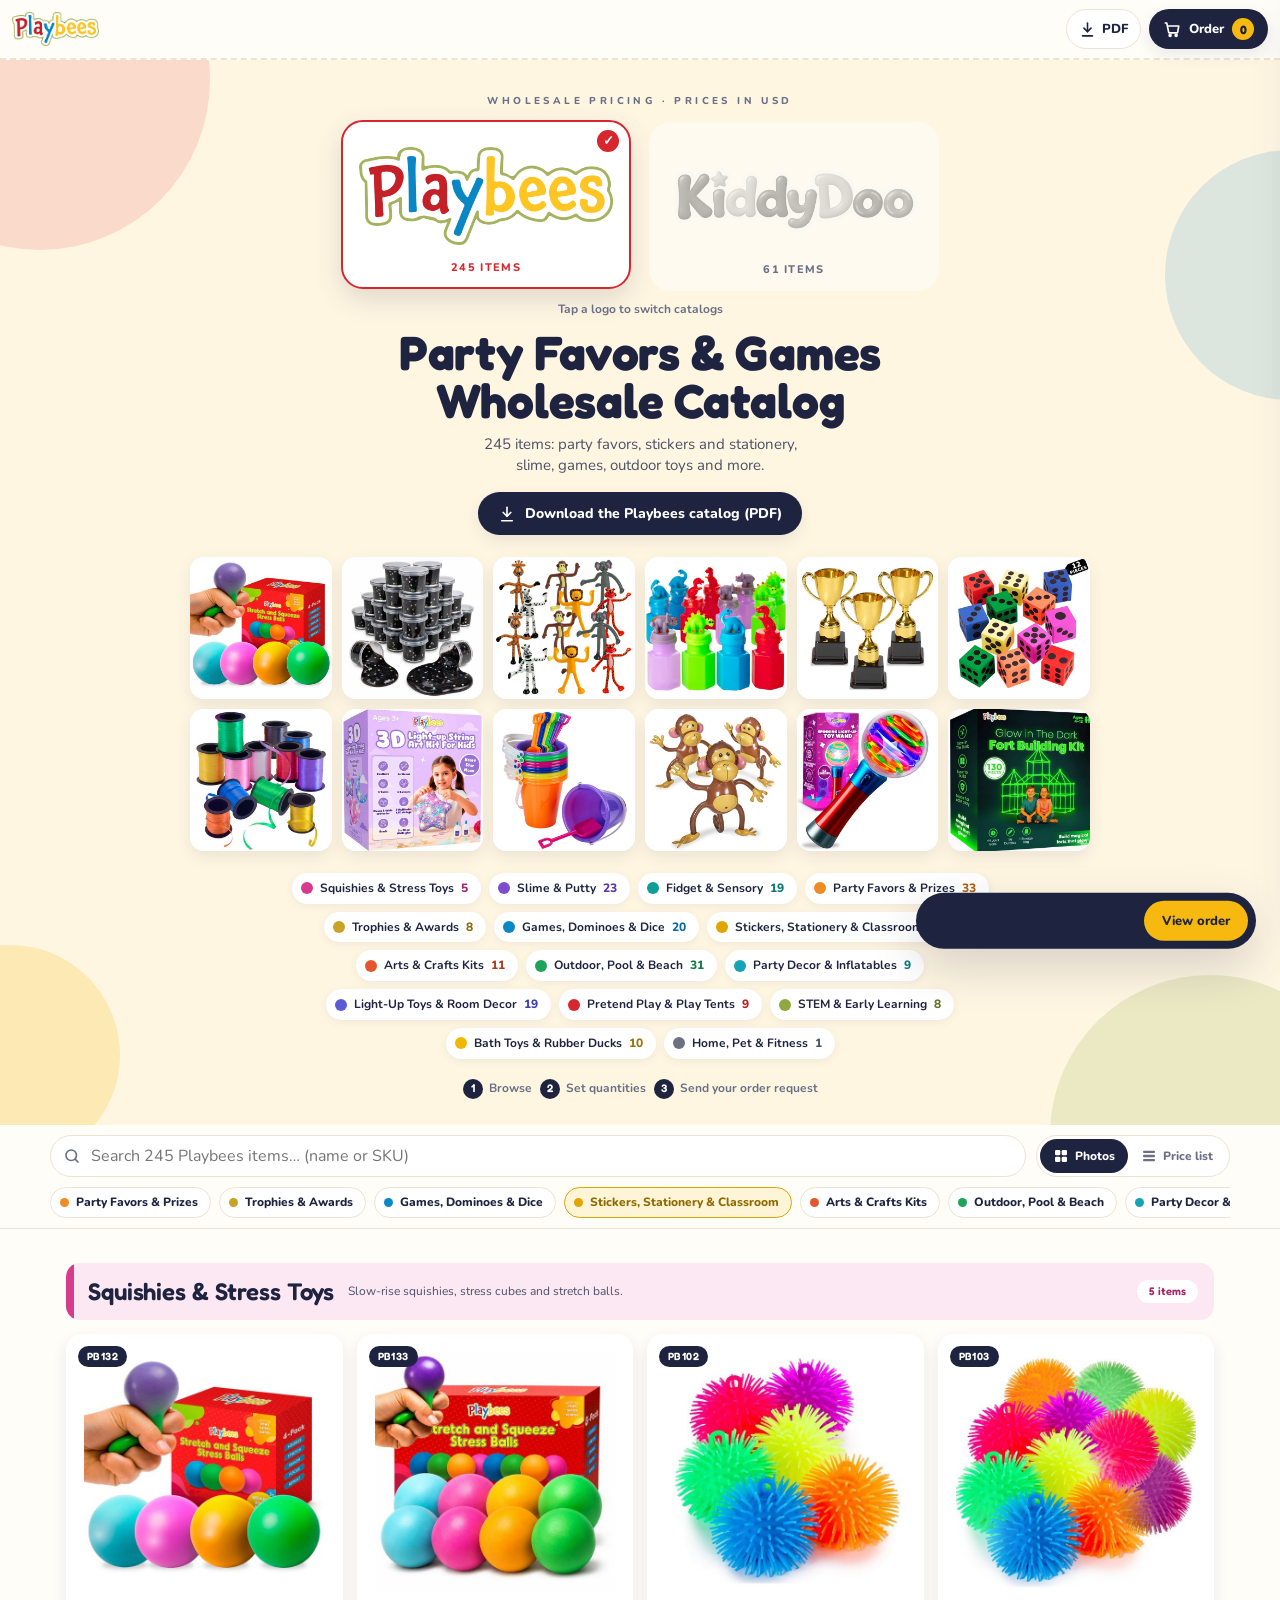
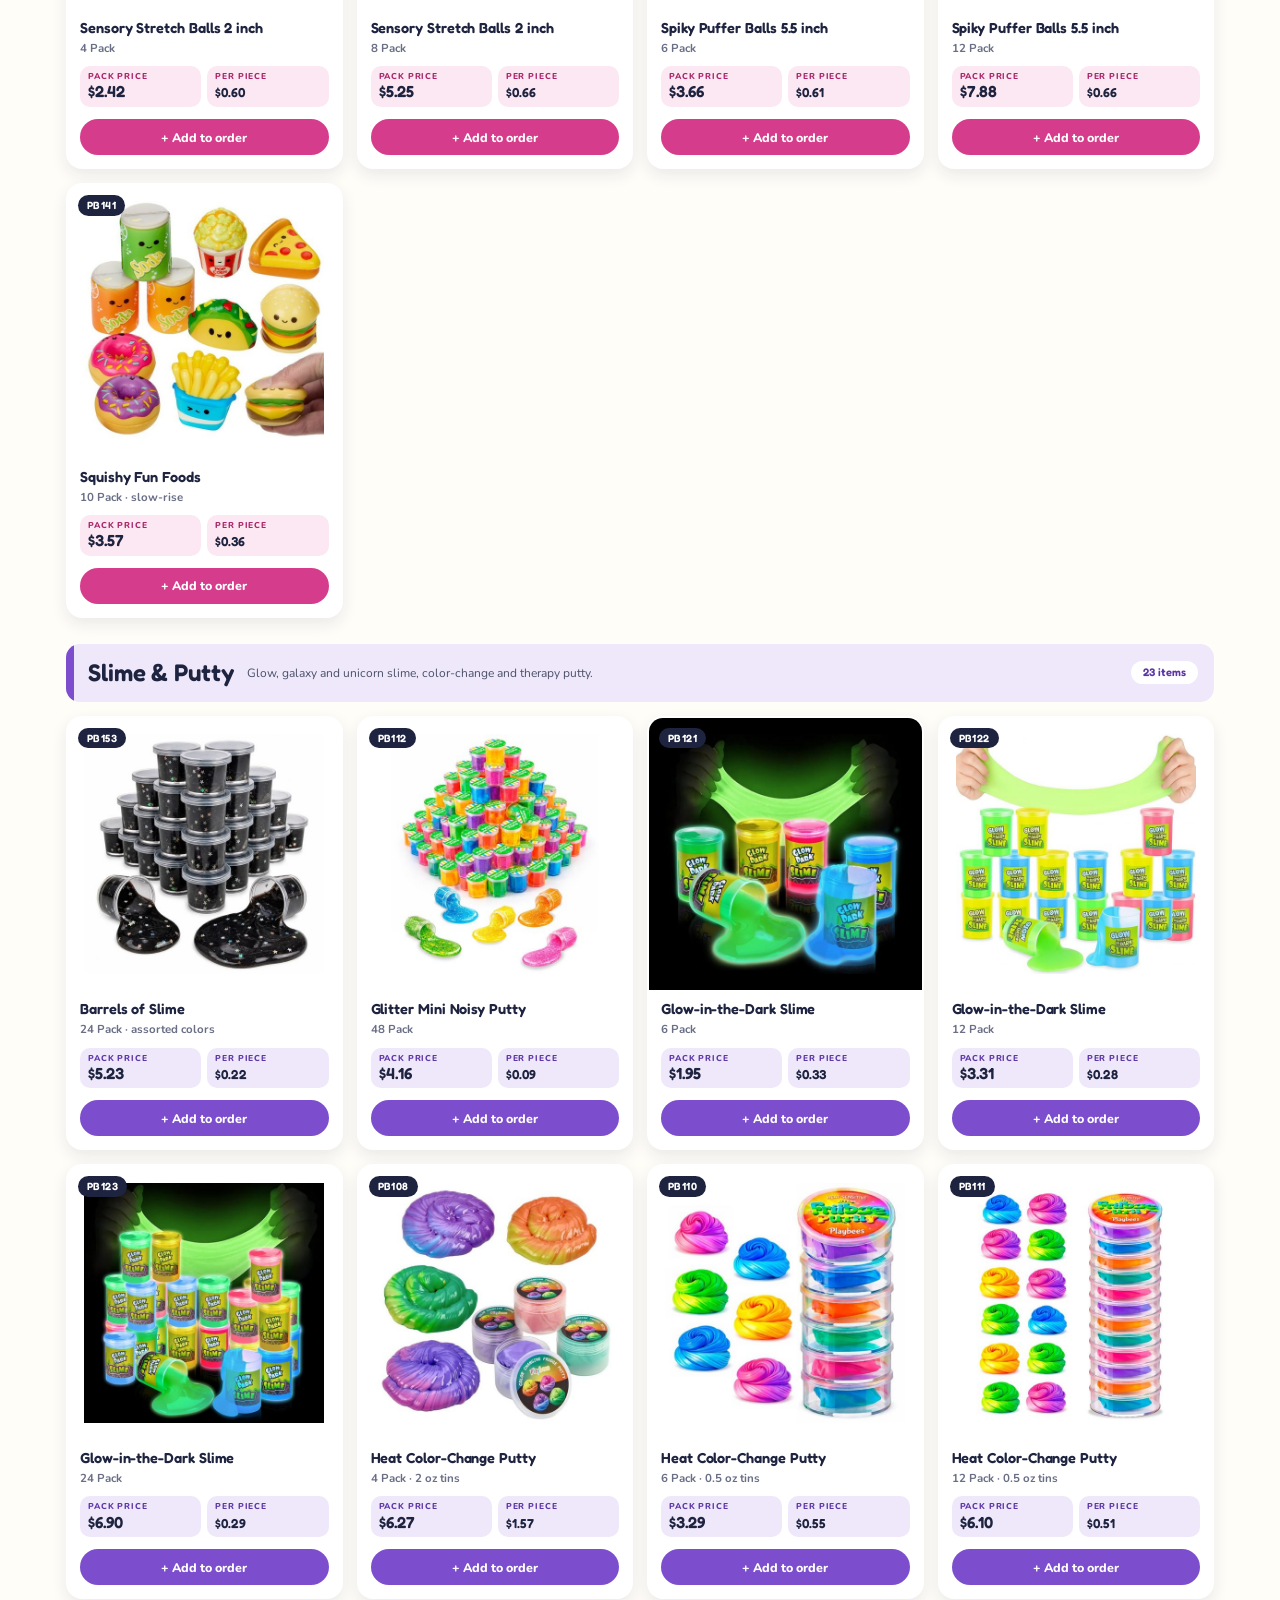
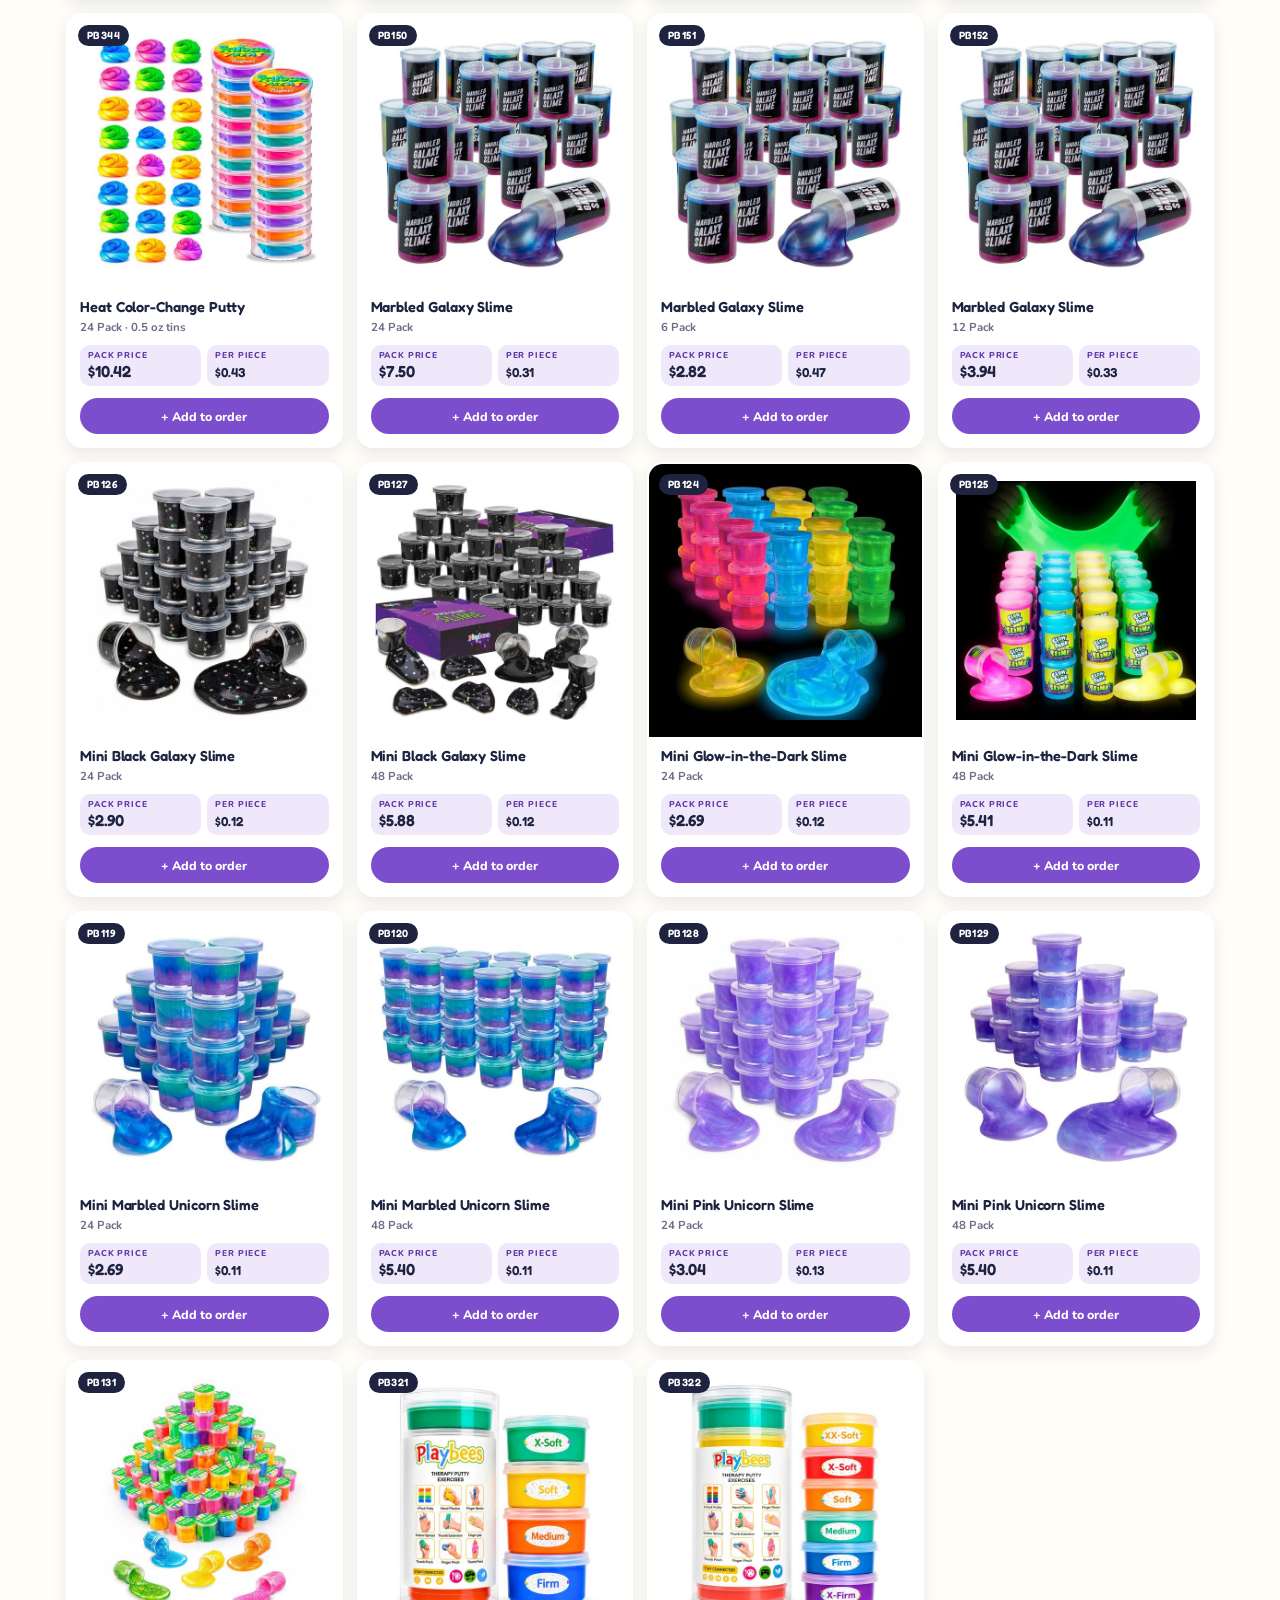
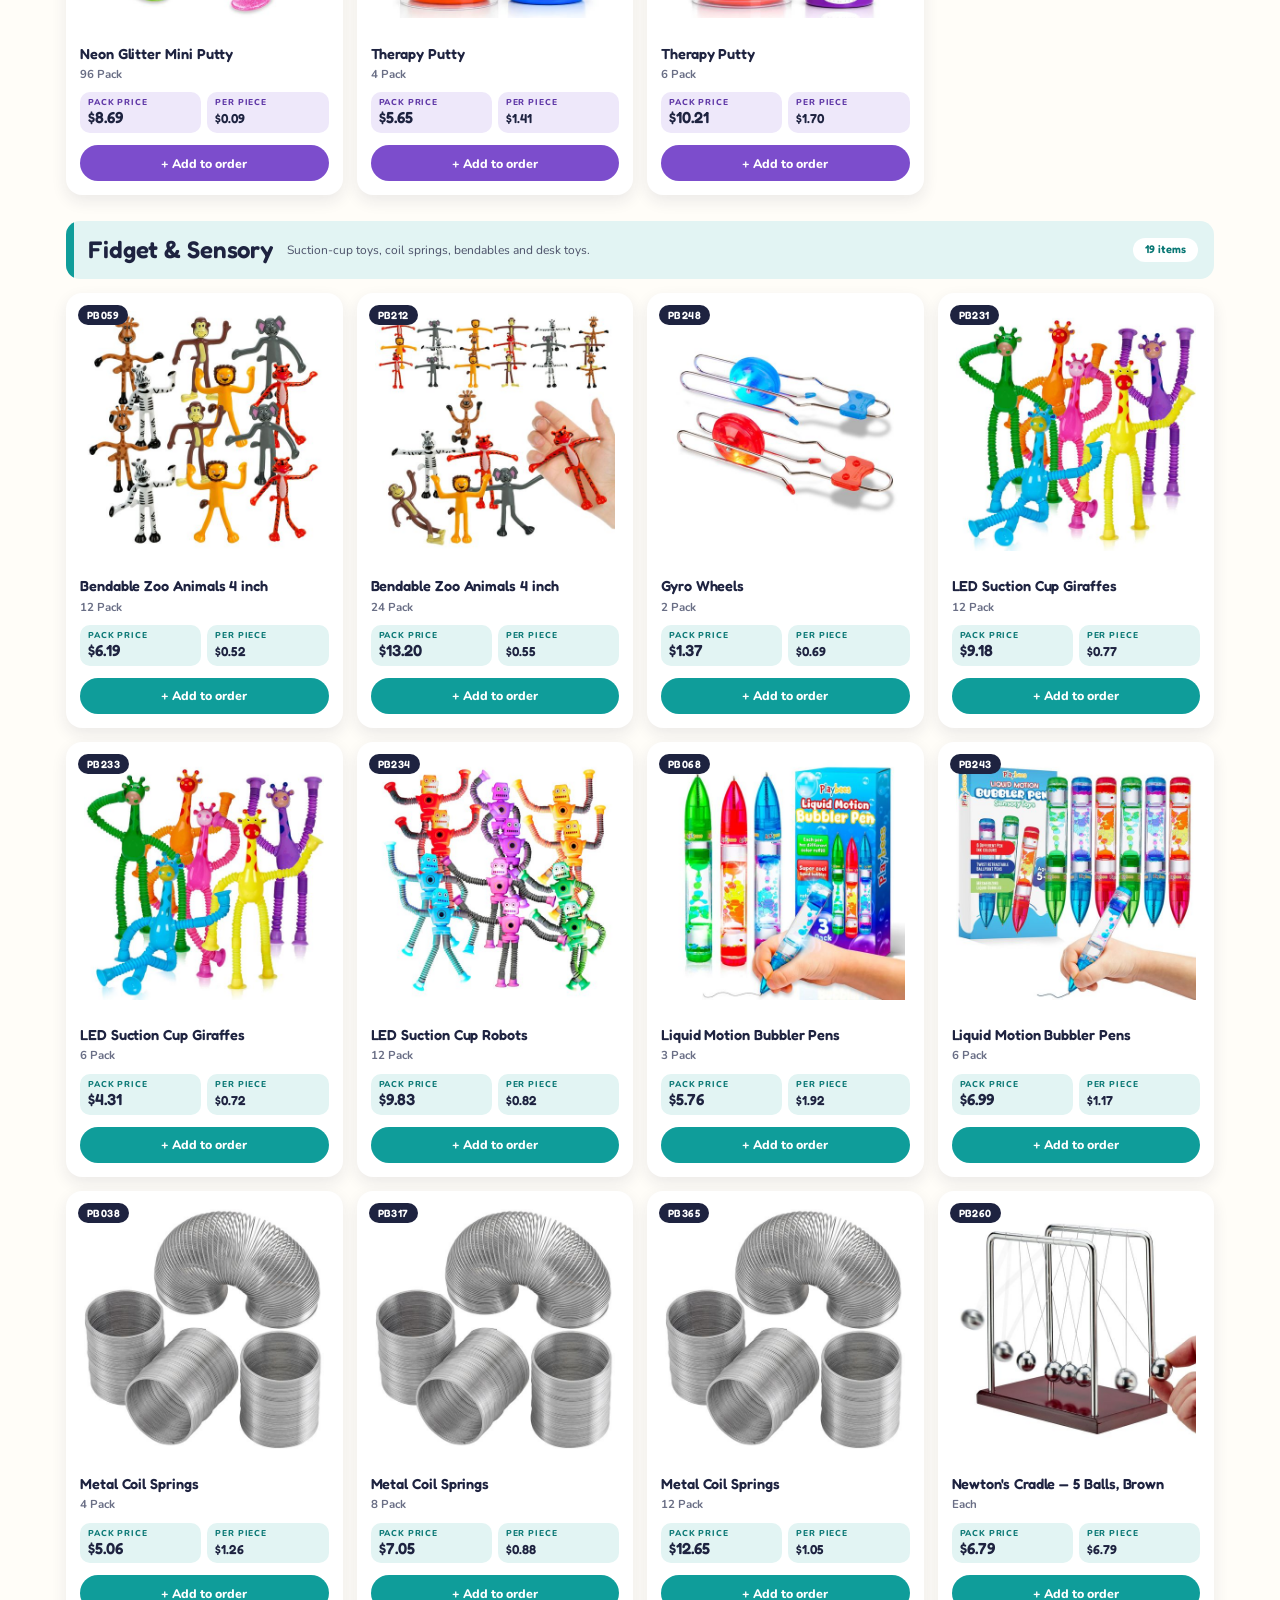
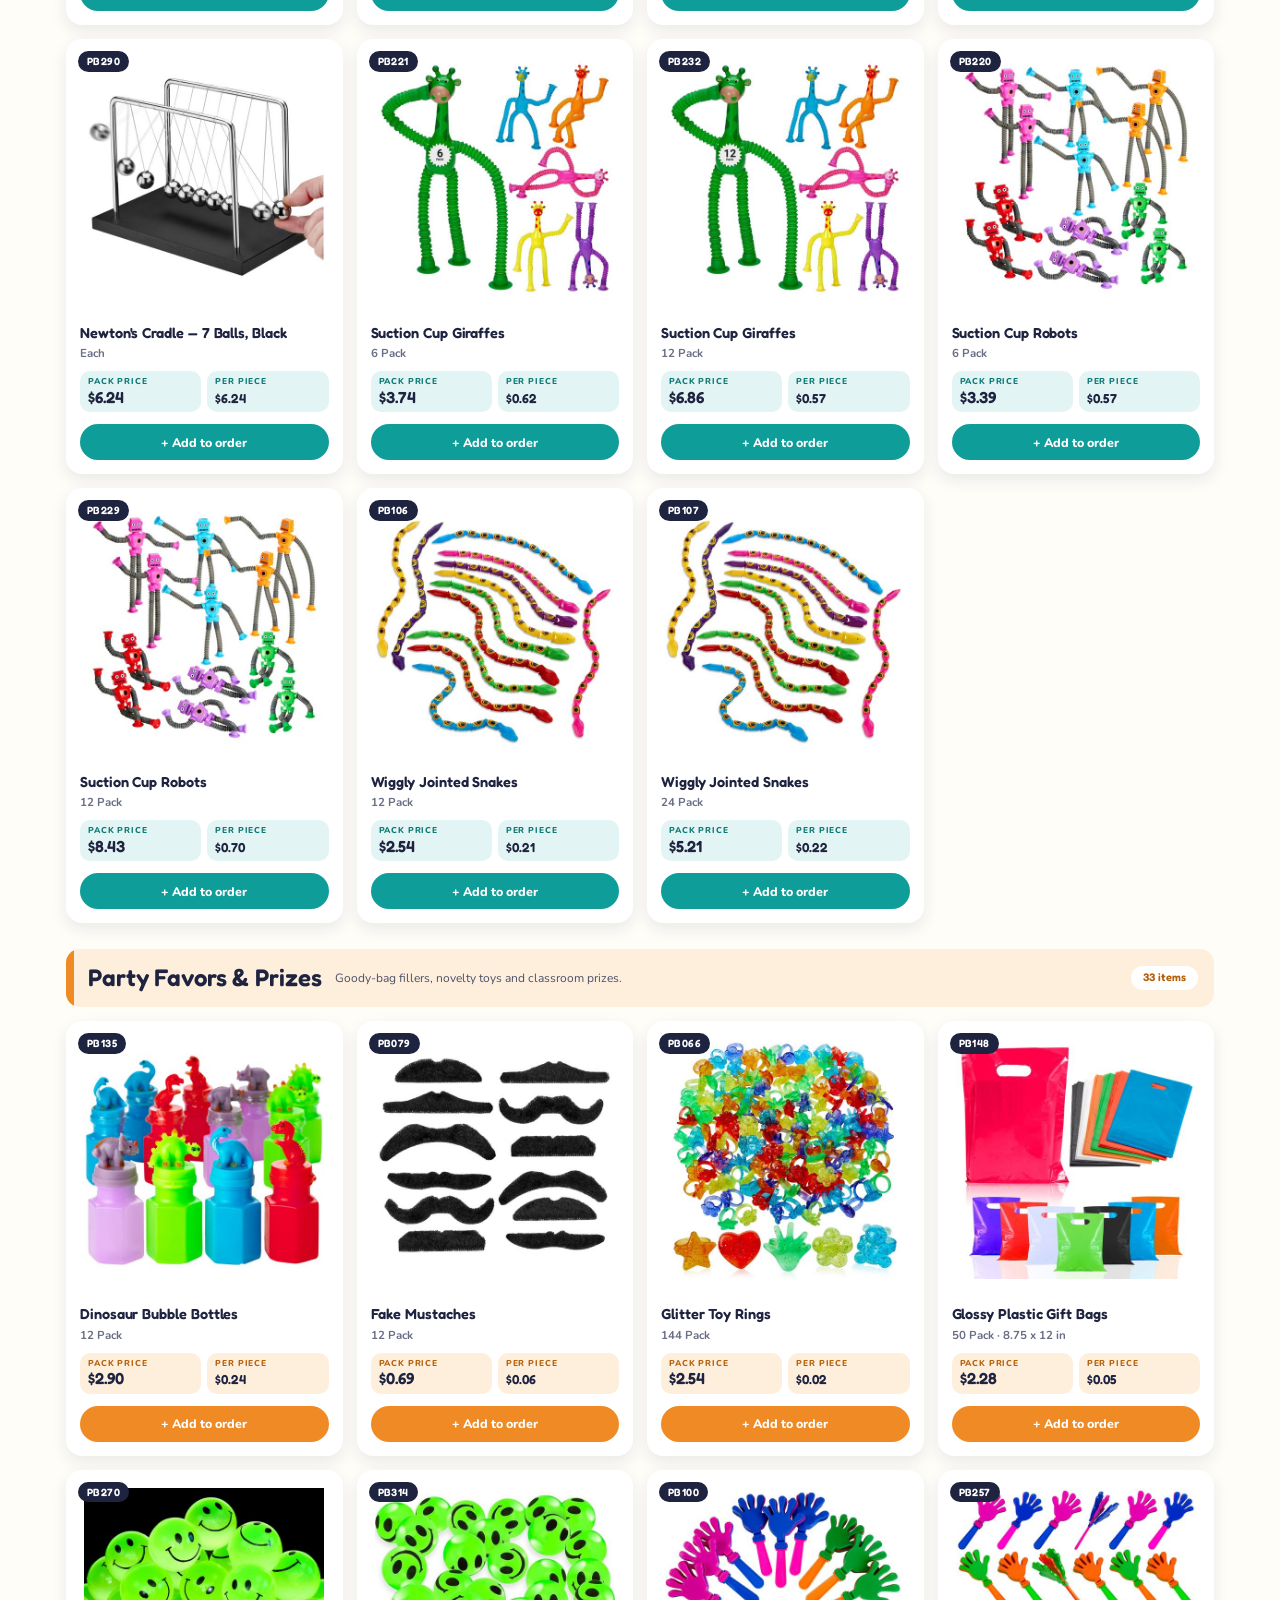
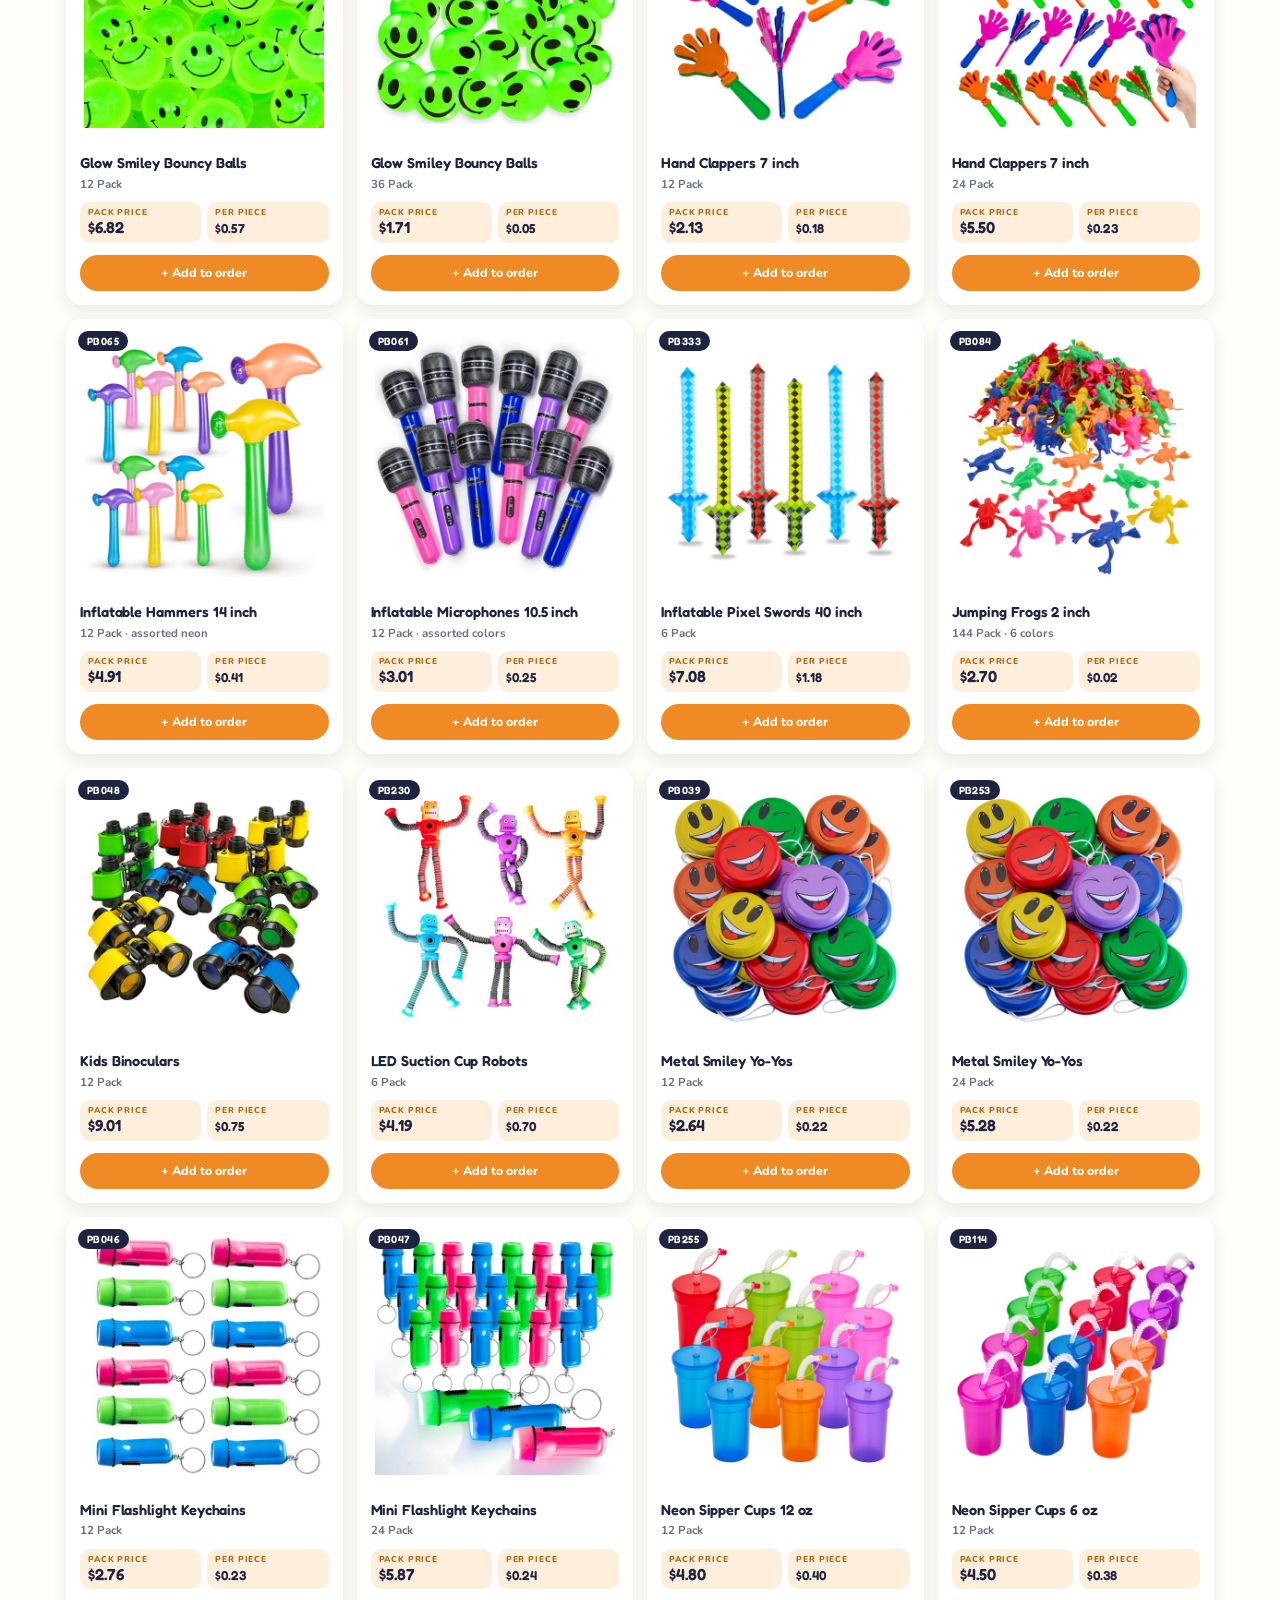
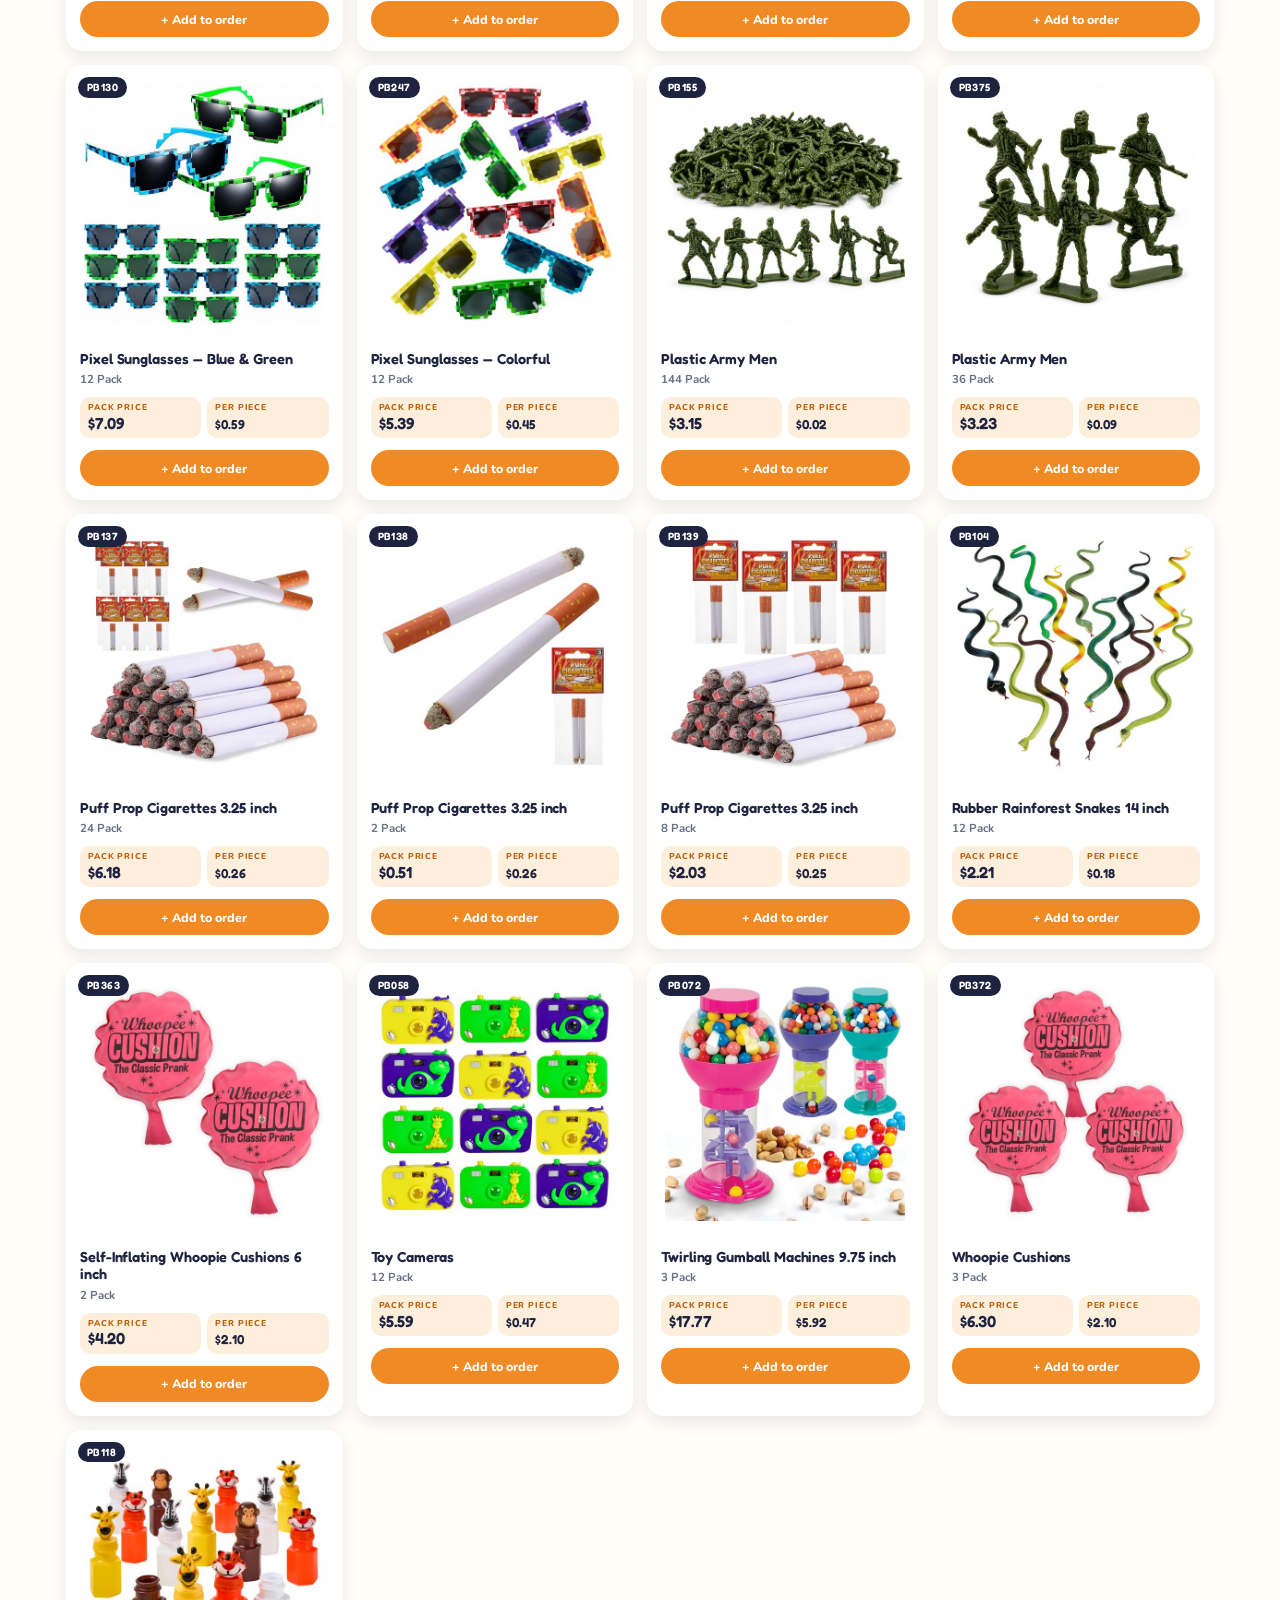
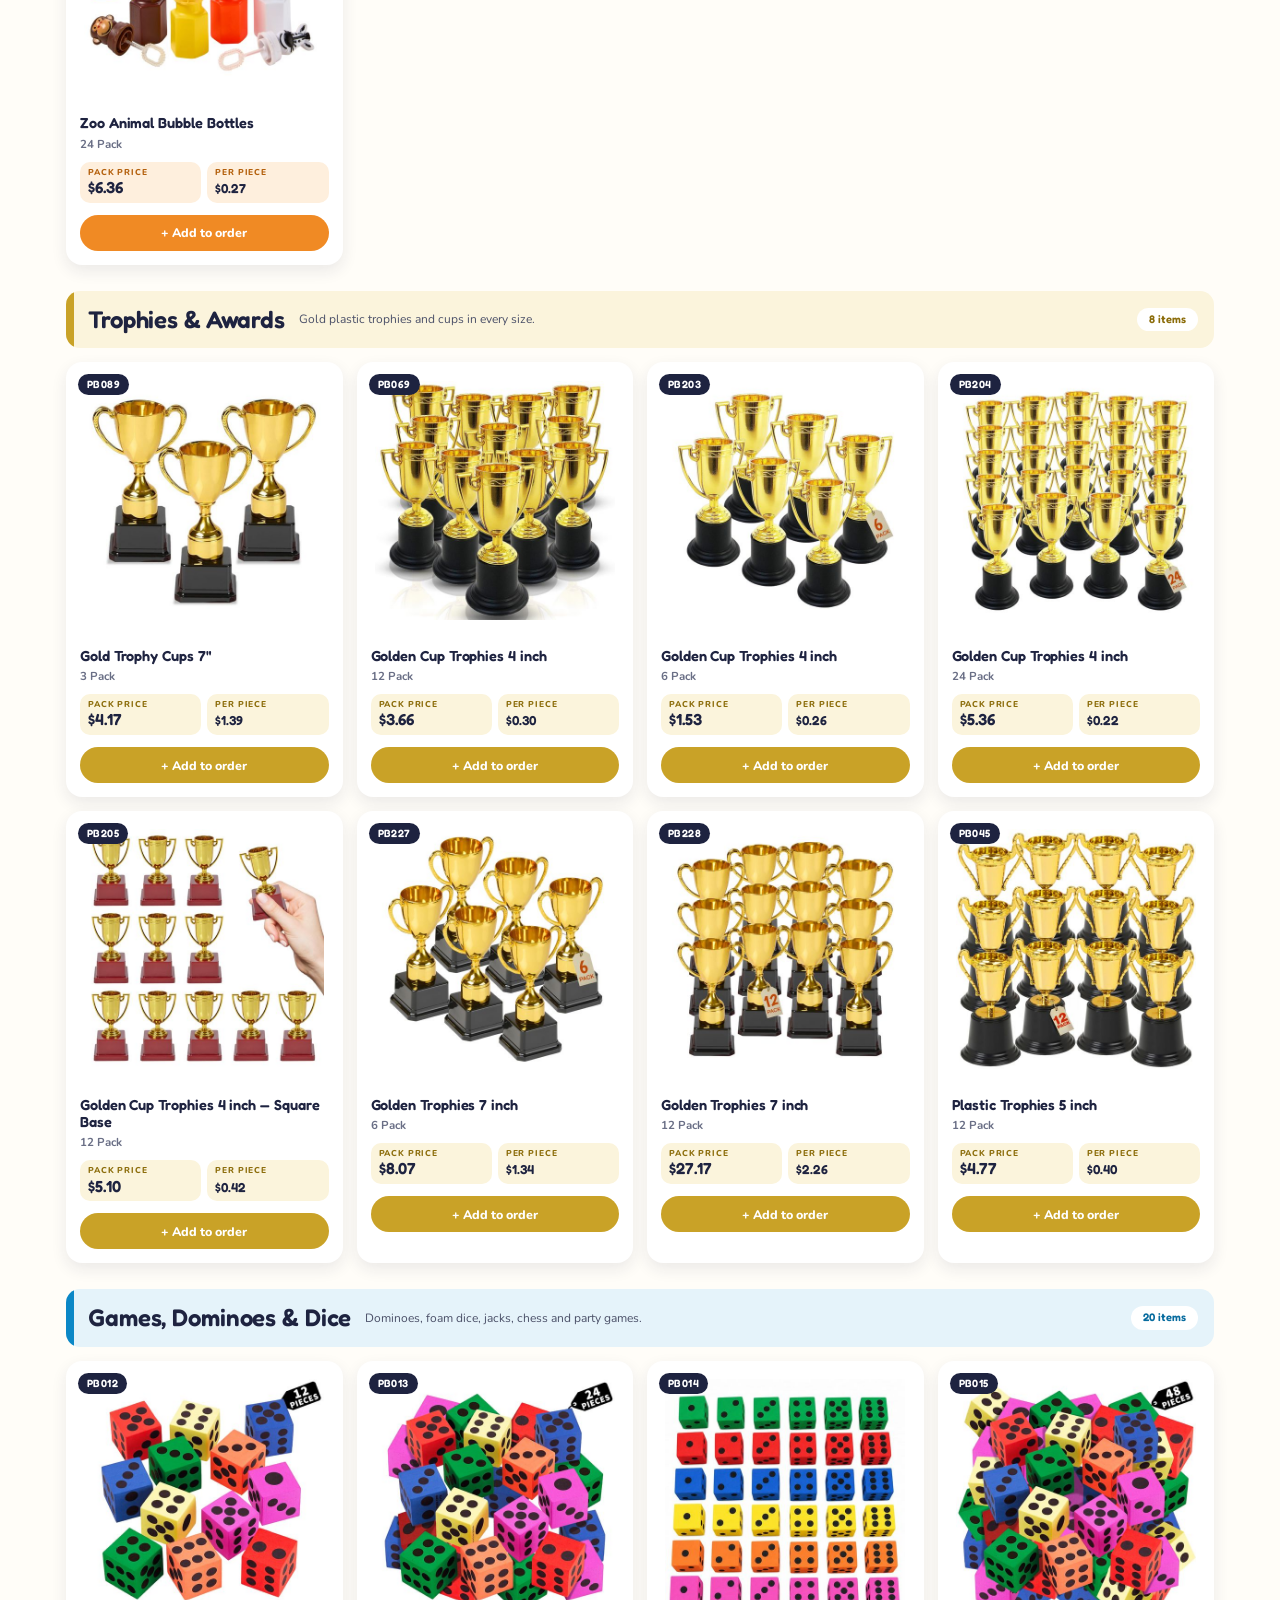
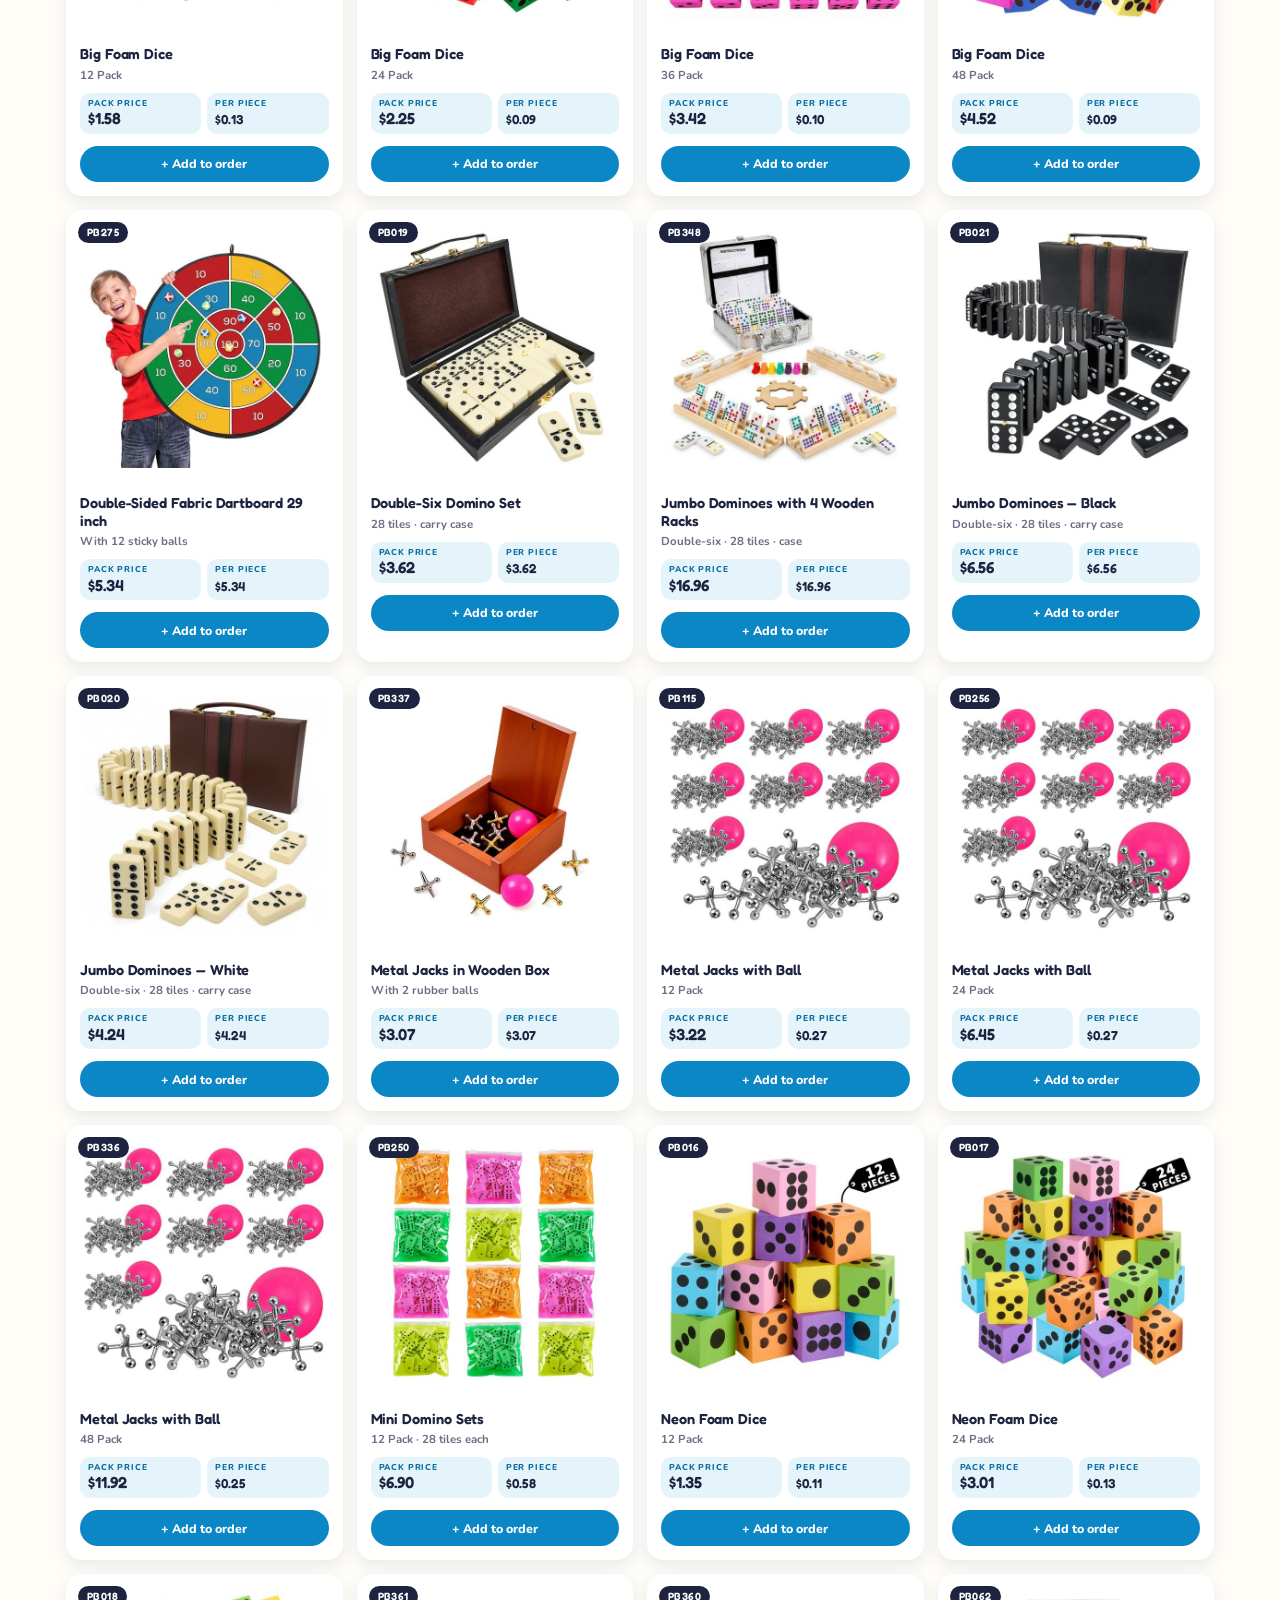
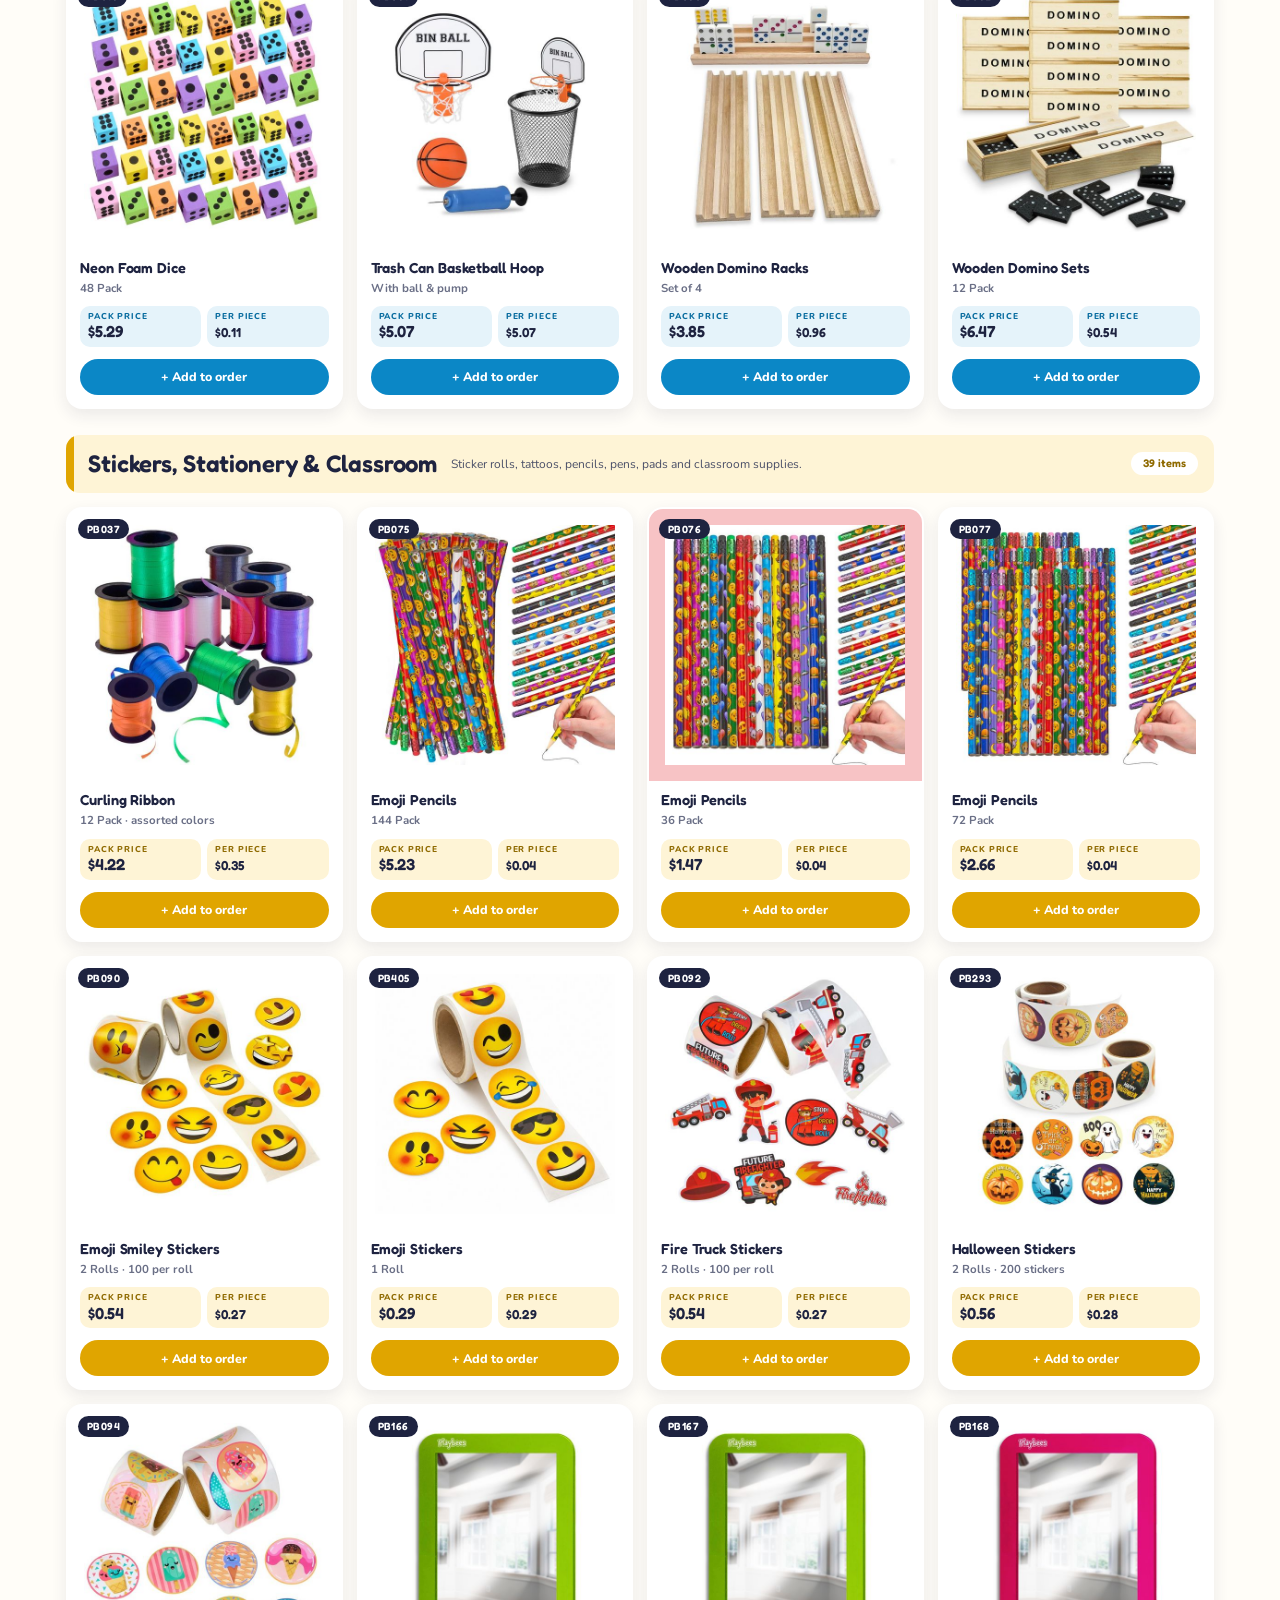
==== commit a745cd18: "Price at landed cost x 1.5; brand catalog titles Pack price = landed cost x 1.5 (estimated from FOB " ====
--- a/index.html
+++ b/index.html
@@ -13,7 +13,7 @@
 <link rel="apple-touch-icon" href="img/playbees-logo.png">
 <link rel="preload" href="fonts/fredoka-500.woff2" as="font" type="font/woff2" crossorigin>
 <link rel="preload" href="fonts/nunito-400.woff2" as="font" type="font/woff2" crossorigin>
-<link rel="stylesheet" href="styles.css?v=6">
+<link rel="stylesheet" href="styles.css?v=7">
 </head>
 <body>
 
@@ -31,7 +31,7 @@
   <div class="eyebrow" id="eyebrow">Wholesale Pricing</div>
   <div class="herobrands" id="herobrands" role="group" aria-label="Choose a catalog"></div>
   <div class="herohint">Tap a logo to switch catalogs</div>
-  <h1>Wholesale Catalog</h1>
+  <h1 id="htitle">Wholesale Catalog</h1>
   <p id="subtitle"></p>
   <a class="pdfbig" id="pdfbig" href="#" download><svg viewBox="0 0 24 24" fill="none" stroke="currentColor" stroke-width="2.2" stroke-linecap="round" stroke-linejoin="round"><path d="M12 3v12"/><path d="m7 10 5 5 5-5"/><path d="M5 21h14"/></svg><span id="pdfbig-t">Download the PDF catalog</span></a>
   <div class="mosaic" id="mosaic"></div>
@@ -88,7 +88,7 @@
 
 <div class="toast" id="toast" role="status"></div>
 
-<script src="config.js?v=6"></script>
-<script src="app.js?v=6"></script>
+<script src="config.js?v=7"></script>
+<script src="app.js?v=7"></script>
 </body>
 </html>
--- a/styles.css
+++ b/styles.css
@@ -266,3 +266,5 @@
 .toast.show{opacity:1;transform:translate(-50%,0)}
 @media(prefers-reduced-motion:reduce){*{transition:none!important;animation:none!important}html{scroll-behavior:auto}}
 @media print{.top,.toolbar,.bottombar,.drawer,.scrim,.sheet,.hero .how,.act{display:none!important}main{padding-bottom:0}}
+
+.hero h1{font-size:clamp(30px,6.4vw,48px);max-width:720px;margin-left:auto;margin-right:auto;text-wrap:balance}
